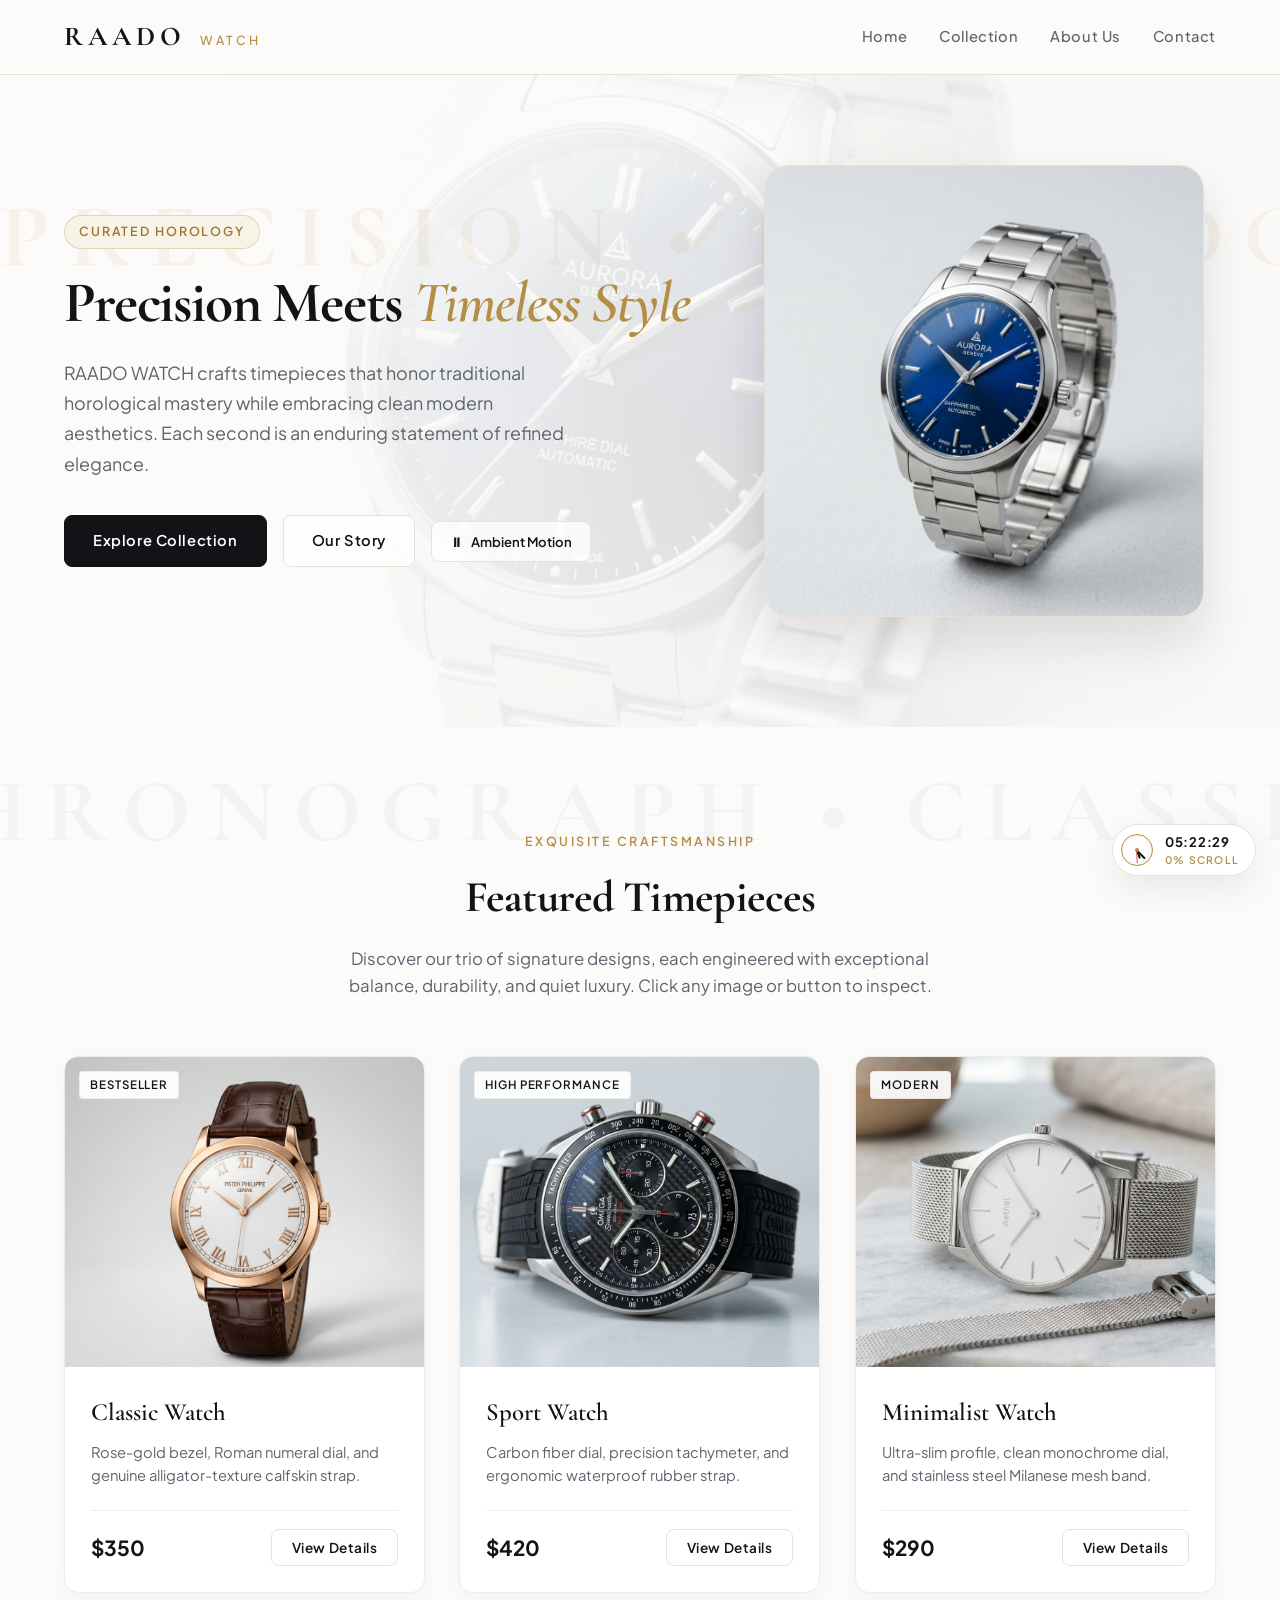
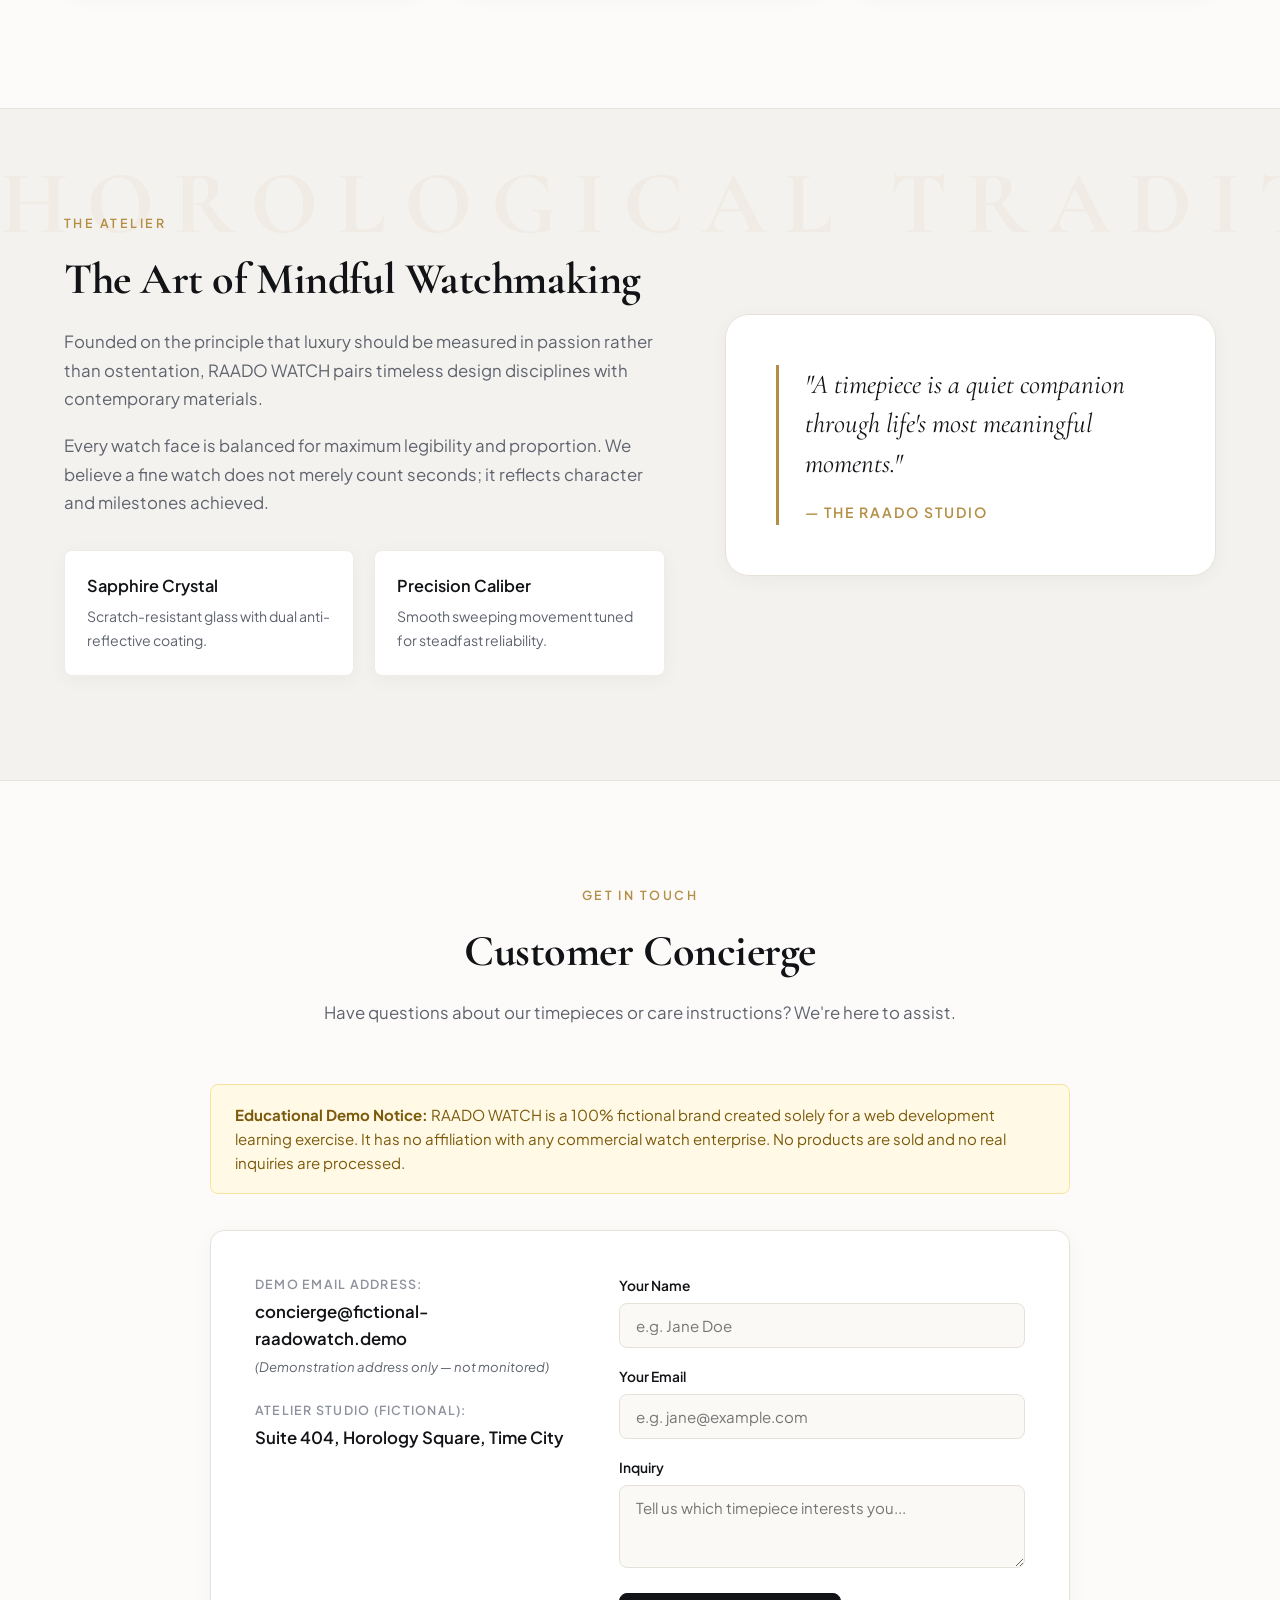
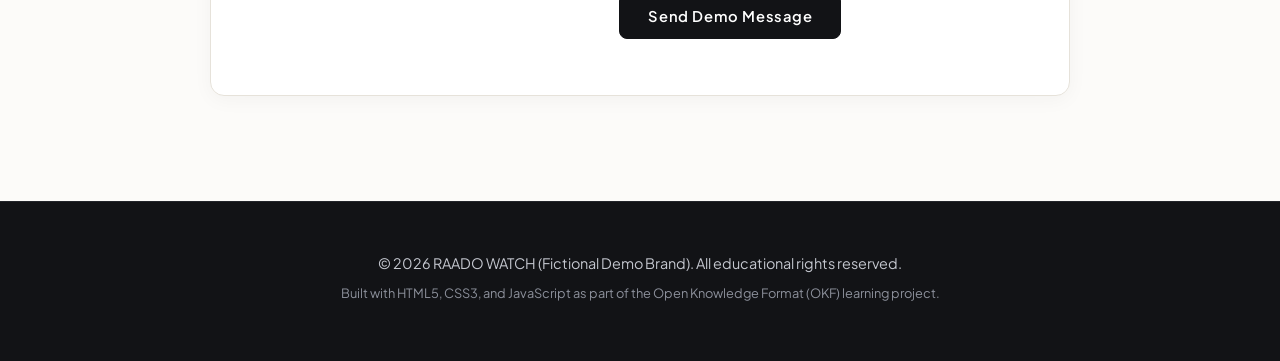
==== index.html @ 69416bd7 "Initial release: RAADO WATCH luxury landing page with ambient video and animations" ====
<!DOCTYPE html>
<html lang="en">
<head>
  <meta charset="UTF-8">
  <meta name="viewport" content="width=device-width, initial-scale=1.0">
  <title>RAADO WATCH — Precision Meets Timeless Style</title>
  <meta name="description" content="Explore handcrafted timepieces by RAADO WATCH. Precision engineering meets modern luxury in our fictional watch collection.">
  <!-- Google Fonts: Cormorant Garamond for luxury serif accents, Plus Jakarta Sans for clean typography -->
  <link rel="preconnect" href="https://fonts.googleapis.com">
  <link rel="preconnect" href="https://fonts.gstatic.com" crossorigin>
  <link href="https://fonts.googleapis.com/css2?family=Cormorant+Garamond:ital,wght@0,500;0,600;0,700;1,500&family=Plus+Jakarta+Sans:wght@400;500;600;700&display=swap" rel="stylesheet">
  <link rel="stylesheet" href="styles.css">
</head>
<body>

  <!-- Floating Live Horological Dial & Scroll Indicator -->
  <aside class="scroll-time-badge" id="scroll-time-badge" aria-label="Live horological caliber indicator">
    <div class="mini-clock-dial" aria-hidden="true">
      <div class="mini-hand hand-hour" id="clock-hand-hour"></div>
      <div class="mini-hand hand-minute" id="clock-hand-min"></div>
      <div class="mini-hand hand-second" id="clock-hand-sec"></div>
      <div class="mini-center-pin"></div>
    </div>
    <div class="time-meta">
      <span class="time-live" id="live-time-display">10:10:00</span>
      <span class="time-calibre" id="scroll-depth-display">0% SCROLL</span>
    </div>
  </aside>

  <!-- Navigation Bar -->
  <header class="site-header" id="site-header">
    <div class="container nav-container">
      <a href="#hero" class="brand-logo" id="brand-logo">RAADO <span>WATCH</span></a>
      <button class="mobile-menu-toggle" id="mobile-menu-toggle" aria-label="Toggle navigation menu">
        <span class="bar"></span>
        <span class="bar"></span>
        <span class="bar"></span>
      </button>
      <nav class="nav-links" id="nav-links">
        <a href="#hero" class="nav-link">Home</a>
        <a href="#collection" class="nav-link">Collection</a>
        <a href="#about" class="nav-link">About Us</a>
        <a href="#contact" class="nav-link">Contact</a>
      </nav>
    </div>
  </header>

  <!-- Hero Section with Background Video & Kinetic Typography -->
  <section class="hero-section" id="hero">
    <!-- Background Video & Luxury Dark Golden Overlay -->
    <div class="hero-video-wrapper">
      <video class="hero-bg-video" id="hero-bg-video" autoplay muted loop playsinline poster="assets/images/hero-watch.jpg">
        <source src="assets/videos/hero-bg.mp4" type="video/mp4">
      </video>
      <div class="hero-video-overlay"></div>
    </div>

    <!-- Parallax Watermark Words in Hero -->
    <div class="watermark-strip watermark-hero" id="watermark-hero" aria-hidden="true">
      PRECISION &bull; HOROLOGY &bull; CALIBER &bull; TIMELESS &bull; RAADO ATELIER
    </div>

    <div class="container hero-grid">
      <div class="hero-content anim-reveal-up">
        <span class="hero-badge">Curated Horology</span>
        <h1 class="hero-headline">
          <span class="word-reveal">Precision</span> Meets 
          <span class="word-reveal-accent">Timeless Style</span>
        </h1>
        <p class="hero-intro">
          RAADO WATCH crafts timepieces that honor traditional horological mastery while embracing clean modern aesthetics. Each second is an enduring statement of refined elegance.
        </p>
        <div class="hero-actions">
          <a href="#collection" class="btn btn-primary" id="explore-collection-btn">Explore Collection</a>
          <a href="#about" class="btn btn-outline-light" id="learn-more-btn">Our Story</a>
          <button class="video-toggle-btn" id="video-toggle-btn" aria-label="Pause or play ambient hero video">
            <span class="video-btn-icon" id="video-btn-icon">⏸</span>
            <span class="video-btn-label">Ambient Motion</span>
          </button>
        </div>
      </div>
      <div class="hero-image-wrapper anim-reveal-scale">
        <div class="image-frame" id="hero-image-frame">
          <img src="assets/images/hero-watch.jpg" alt="RAADO Signature Luxury Timepiece" class="hero-img zoomable-image" id="hero-watch-img" title="Click to view full screen">
          <span class="image-zoom-hint" aria-hidden="true">🔍 Click to Expand</span>
        </div>
      </div>
    </div>
  </section>

  <!-- Featured Collection Section with Scroll Parallax Words -->
  <section class="collection-section" id="collection">
    <!-- Animated Horizontal Words in Collection Background -->
    <div class="watermark-strip watermark-collection" id="watermark-collection" aria-hidden="true">
      CHRONOGRAPH &bull; CLASSIC DRESS &bull; MINIMALIST TITANIUM &bull; SAPPHIRE AUTOMATIC
    </div>

    <div class="container">
      <div class="section-header anim-on-scroll">
        <span class="section-subtitle">Exquisite Craftsmanship</span>
        <h2 class="section-title">Featured Timepieces</h2>
        <p class="section-description">
          Discover our trio of signature designs, each engineered with exceptional balance, durability, and quiet luxury. Click any image or button to inspect.
        </p>
      </div>

      <div class="product-grid" id="product-grid">
        <!-- Product 1: Classic Watch -->
        <article class="product-card anim-on-scroll" id="product-card-classic" data-delay="0">
          <div class="product-image-container">
            <img src="assets/images/classic-watch.jpg" alt="Classic Watch" class="product-image zoomable-image" loading="lazy" title="Click to expand high-res watch image">
            <span class="product-tag">Bestseller</span>
            <span class="image-hover-glass">🔍 Zoom View</span>
          </div>
          <div class="product-info">
            <h3 class="product-name">Classic Watch</h3>
            <p class="product-snippet">Rose-gold bezel, Roman numeral dial, and genuine alligator-texture calfskin strap.</p>
            <div class="product-bottom">
              <span class="product-price">$350</span>
              <button class="btn btn-small view-details-btn" id="btn-view-classic" data-product="classic">View Details</button>
            </div>
          </div>
        </article>

        <!-- Product 2: Sport Watch -->
        <article class="product-card anim-on-scroll" id="product-card-sport" data-delay="150">
          <div class="product-image-container">
            <img src="assets/images/sport-watch.jpg" alt="Sport Watch" class="product-image zoomable-image" loading="lazy" title="Click to expand high-res watch image">
            <span class="product-tag">High Performance</span>
            <span class="image-hover-glass">🔍 Zoom View</span>
          </div>
          <div class="product-info">
            <h3 class="product-name">Sport Watch</h3>
            <p class="product-snippet">Carbon fiber dial, precision tachymeter, and ergonomic waterproof rubber strap.</p>
            <div class="product-bottom">
              <span class="product-price">$420</span>
              <button class="btn btn-small view-details-btn" id="btn-view-sport" data-product="sport">View Details</button>
            </div>
          </div>
        </article>

        <!-- Product 3: Minimalist Watch -->
        <article class="product-card anim-on-scroll" id="product-card-minimalist" data-delay="300">
          <div class="product-image-container">
            <img src="assets/images/minimalist-watch.jpg" alt="Minimalist Watch" class="product-image zoomable-image" loading="lazy" title="Click to expand high-res watch image">
            <span class="product-tag">Modern</span>
            <span class="image-hover-glass">🔍 Zoom View</span>
          </div>
          <div class="product-info">
            <h3 class="product-name">Minimalist Watch</h3>
            <p class="product-snippet">Ultra-slim profile, clean monochrome dial, and stainless steel Milanese mesh band.</p>
            <div class="product-bottom">
              <span class="product-price">$290</span>
              <button class="btn btn-small view-details-btn" id="btn-view-minimalist" data-product="minimalist">View Details</button>
            </div>
          </div>
        </article>
      </div>
    </div>
  </section>

  <!-- About Us Section with Horology Quote -->
  <section class="about-section" id="about">
    <div class="watermark-strip watermark-about" id="watermark-about" aria-hidden="true">
      HOROLOGICAL TRADITION &bull; TIMELESS HARMONY &bull; RAADO STUDIOS
    </div>

    <div class="container about-grid">
      <div class="about-text anim-on-scroll">
        <span class="section-subtitle">The Atelier</span>
        <h2 class="section-title">The Art of Mindful Watchmaking</h2>
        <p>
          Founded on the principle that luxury should be measured in passion rather than ostentation, RAADO WATCH pairs timeless design disciplines with contemporary materials.
        </p>
        <p>
          Every watch face is balanced for maximum legibility and proportion. We believe a fine watch does not merely count seconds; it reflects character and milestones achieved.
        </p>
        <div class="about-highlights">
          <div class="highlight-item">
            <h4>Sapphire Crystal</h4>
            <p>Scratch-resistant glass with dual anti-reflective coating.</p>
          </div>
          <div class="highlight-item">
            <h4>Precision Caliber</h4>
            <p>Smooth sweeping movement tuned for steadfast reliability.</p>
          </div>
        </div>
      </div>
      <div class="about-card anim-on-scroll">
        <div class="quote-box">
          <p class="quote-text">"A timepiece is a quiet companion through life's most meaningful moments."</p>
          <span class="quote-author">— The RAADO Studio</span>
        </div>
      </div>
    </div>
  </section>

  <!-- Contact & Fictional Disclaimer Section -->
  <section class="contact-section" id="contact">
    <div class="container contact-container">
      <div class="section-header anim-on-scroll">
        <span class="section-subtitle">Get In Touch</span>
        <h2 class="section-title">Customer Concierge</h2>
        <p class="section-description">
          Have questions about our timepieces or care instructions? We're here to assist.
        </p>
      </div>

      <!-- Fictional Brand Notice Banner -->
      <div class="disclaimer-banner anim-on-scroll" id="disclaimer-banner">
        <strong>Educational Demo Notice:</strong> RAADO WATCH is a 100% fictional brand created solely for a web development learning exercise. It has no affiliation with any commercial watch enterprise. No products are sold and no real inquiries are processed.
      </div>

      <div class="contact-card anim-on-scroll">
        <div class="contact-details">
          <div class="contact-item">
            <span class="contact-label">Demo Email Address:</span>
            <a href="mailto:concierge@fictional-raadowatch.demo" class="contact-value" id="demo-email">
              concierge@fictional-raadowatch.demo
            </a>
            <small class="contact-subtext">(Demonstration address only — not monitored)</small>
          </div>
          <div class="contact-item">
            <span class="contact-label">Atelier Studio (Fictional):</span>
            <span class="contact-value">Suite 404, Horology Square, Time City</span>
          </div>
        </div>

        <form class="demo-contact-form" id="contact-form" onsubmit="return false;">
          <div class="form-group">
            <label for="contact-name">Your Name</label>
            <input type="text" id="contact-name" placeholder="e.g. Jane Doe" required>
          </div>
          <div class="form-group">
            <label for="contact-email">Your Email</label>
            <input type="email" id="contact-email" placeholder="e.g. jane@example.com" required>
          </div>
          <div class="form-group">
            <label for="contact-message">Inquiry</label>
            <textarea id="contact-message" rows="3" placeholder="Tell us which timepiece interests you..." required></textarea>
          </div>
          <button type="submit" class="btn btn-primary" id="btn-send-inquiry">Send Demo Message</button>
          <p class="form-status" id="form-status" aria-live="polite"></p>
        </form>
      </div>
    </div>
  </section>

  <!-- Footer -->
  <footer class="site-footer">
    <div class="container footer-content">
      <p>&copy; 2026 RAADO WATCH (Fictional Demo Brand). All educational rights reserved.</p>
      <p class="footer-note">Built with HTML5, CSS3, and JavaScript as part of the Open Knowledge Format (OKF) learning project.</p>
    </div>
  </footer>

  <!-- Product Details Modal -->
  <div class="modal-backdrop" id="product-modal" aria-hidden="true" role="dialog" aria-labelledby="modal-title">
    <div class="modal-card">
      <button class="modal-close-btn" id="modal-close-btn" aria-label="Close product details">&times;</button>
      <div class="modal-body" id="modal-body">
        <!-- Populated dynamically via script.js -->
      </div>
    </div>
  </div>

  <!-- High-Res Image Lightbox Modal for Open Images View -->
  <div class="image-lightbox-backdrop" id="image-lightbox" aria-hidden="true" role="dialog" aria-label="Watch Image Inspection">
    <div class="lightbox-content">
      <button class="lightbox-close-btn" id="lightbox-close-btn" aria-label="Close image view">&times;</button>
      <img src="" alt="" class="lightbox-img" id="lightbox-img">
      <div class="lightbox-caption" id="lightbox-caption"></div>
    </div>
  </div>

  <script src="script.js"></script>
</body>
</html>
---- styles.css ----
/* ==========================================================================
   RAADO WATCH — Modern Luxury Light Theme with Ambient Video & Animations
   ========================================================================== */

:root {
  /* Color Palette */
  --color-bg-primary: #fcfbf9;
  --color-bg-secondary: #f4f2ee;
  --color-surface: #ffffff;
  --color-border: #e6e2da;
  --color-border-subtle: #eeece6;
  
  --color-text-main: #18191b;
  --color-text-muted: #5e636e;
  --color-text-light: #8d929d;

  --color-accent-gold: #b38e44;
  --color-accent-gold-hover: #9c7833;
  --color-accent-gold-soft: #f8f3e8;
  
  --color-dark: #121316;
  --color-dark-hover: #26282e;

  /* Typography */
  --font-serif: 'Cormorant Garamond', Georgia, serif;
  --font-sans: 'Plus Jakarta Sans', -apple-system, BlinkMacSystemFont, "Segoe UI", Roboto, sans-serif;

  /* Spacing & Layout */
  --container-max-width: 1180px;
  --radius-sm: 8px;
  --radius-md: 14px;
  --radius-lg: 24px;
  
  /* Shadows */
  --shadow-subtle: 0 4px 20px rgba(18, 19, 22, 0.04);
  --shadow-medium: 0 12px 36px rgba(18, 19, 22, 0.08);
  --shadow-elevated: 0 24px 50px rgba(18, 19, 22, 0.12);
  --shadow-gold: 0 8px 25px rgba(179, 142, 68, 0.18);

  /* Transitions */
  --transition-fast: 0.22s cubic-bezier(0.16, 1, 0.3, 1);
  --transition-smooth: 0.45s cubic-bezier(0.16, 1, 0.3, 1);
  --transition-luxury: 0.8s cubic-bezier(0.16, 1, 0.3, 1);
}

/* Base Reset */
*, *::before, *::after {
  box-sizing: border-box;
  margin: 0;
  padding: 0;
}

html {
  scroll-behavior: smooth;
  font-size: 16px;
}

body {
  font-family: var(--font-sans);
  background-color: var(--color-bg-primary);
  color: var(--color-text-main);
  line-height: 1.6;
  -webkit-font-smoothing: antialiased;
  overflow-x: hidden;
}

img {
  max-width: 100%;
  display: block;
}

a {
  color: inherit;
  text-decoration: none;
}

button {
  font-family: inherit;
  cursor: pointer;
  border: none;
  background: none;
}

.container {
  width: 90%;
  max-width: var(--container-max-width);
  margin: 0 auto;
  position: relative;
  z-index: 2;
}

/* ==========================================================================
   Floating Live Horology Caliber & Scroll Time Widget
   ========================================================================== */
.scroll-time-badge {
  position: fixed;
  bottom: 24px;
  right: 24px;
  z-index: 120;
  background: rgba(255, 255, 255, 0.88);
  backdrop-filter: blur(14px);
  -webkit-backdrop-filter: blur(14px);
  border: 1px solid var(--color-border);
  border-radius: 50px;
  padding: 6px 16px 6px 8px;
  display: flex;
  align-items: center;
  gap: 12px;
  box-shadow: var(--shadow-medium);
  transition: transform var(--transition-fast), box-shadow var(--transition-fast);
  cursor: default;
  user-select: none;
}

.scroll-time-badge:hover {
  transform: translateY(-2px);
  box-shadow: var(--shadow-elevated);
}

.mini-clock-dial {
  width: 32px;
  height: 32px;
  border-radius: 50%;
  border: 1.5px solid var(--color-accent-gold);
  background: #ffffff;
  position: relative;
  box-shadow: inset 0 0 6px rgba(179, 142, 68, 0.15);
}

.mini-hand {
  position: absolute;
  bottom: 50%;
  left: 50%;
  transform-origin: bottom center;
  border-radius: 2px;
  transition: transform 0.05s linear;
}

.hand-hour {
  width: 2px;
  height: 9px;
  background-color: var(--color-dark);
  margin-left: -1px;
}

.hand-minute {
  width: 1.5px;
  height: 12px;
  background-color: var(--color-dark);
  margin-left: -0.75px;
}

.hand-second {
  width: 1px;
  height: 13px;
  background-color: #d9534f;
  margin-left: -0.5px;
}

.mini-center-pin {
  position: absolute;
  top: 50%;
  left: 50%;
  width: 4px;
  height: 4px;
  background-color: var(--color-accent-gold);
  border-radius: 50%;
  transform: translate(-50%, -50%);
}

.time-meta {
  display: flex;
  flex-direction: column;
}

.time-live {
  font-size: 0.82rem;
  font-weight: 700;
  letter-spacing: 0.06em;
  color: var(--color-dark);
  font-family: var(--font-sans);
}

.time-calibre {
  font-size: 0.65rem;
  font-weight: 600;
  text-transform: uppercase;
  letter-spacing: 0.12em;
  color: var(--color-accent-gold);
}

/* ==========================================================================
   Header & Navigation
   ========================================================================== */
.site-header {
  position: sticky;
  top: 0;
  z-index: 100;
  background-color: rgba(252, 251, 249, 0.92);
  backdrop-filter: blur(16px);
  -webkit-backdrop-filter: blur(16px);
  border-bottom: 1px solid var(--color-border);
  transition: all var(--transition-fast);
}

.nav-container {
  display: flex;
  align-items: center;
  justify-content: space-between;
  height: 74px;
}

.brand-logo {
  font-family: var(--font-serif);
  font-size: 1.7rem;
  font-weight: 700;
  letter-spacing: 0.18em;
  color: var(--color-dark);
  text-transform: uppercase;
}

.brand-logo span {
  font-family: var(--font-sans);
  font-size: 0.78rem;
  letter-spacing: 0.25em;
  font-weight: 500;
  color: var(--color-accent-gold);
  margin-left: 4px;
}

.nav-links {
  display: flex;
  gap: 32px;
  align-items: center;
}

.nav-link {
  font-size: 0.92rem;
  font-weight: 500;
  color: var(--color-text-muted);
  letter-spacing: 0.04em;
  transition: color var(--transition-fast);
  position: relative;
  padding: 4px 0;
}

.nav-link:hover,
.nav-link.active {
  color: var(--color-dark);
}

.nav-link::after {
  content: '';
  position: absolute;
  left: 0;
  bottom: 0;
  width: 0%;
  height: 2px;
  background-color: var(--color-accent-gold);
  transition: width var(--transition-fast);
}

.nav-link:hover::after,
.nav-link.active::after {
  width: 100%;
}

.mobile-menu-toggle {
  display: none;
  flex-direction: column;
  justify-content: space-between;
  width: 28px;
  height: 20px;
  background: transparent;
  padding: 0;
}

.mobile-menu-toggle .bar {
  display: block;
  width: 100%;
  height: 2px;
  background-color: var(--color-dark);
  transition: all var(--transition-fast);
}

/* ==========================================================================
   Kinetic Watermark Background Words (Time & Horology Parallax)
   ========================================================================== */
.watermark-strip {
  position: absolute;
  left: 0;
  width: 200%;
  font-family: var(--font-serif);
  font-size: clamp(3.2rem, 7vw, 7.5rem);
  font-weight: 700;
  text-transform: uppercase;
  letter-spacing: 0.2em;
  color: rgba(179, 142, 68, 0.05);
  white-space: nowrap;
  user-select: none;
  pointer-events: none;
  z-index: 1;
  will-change: transform;
  line-height: 1;
}

.watermark-hero {
  top: 18%;
  color: rgba(179, 142, 68, 0.08);
}

.watermark-collection {
  top: 40px;
  color: rgba(18, 19, 22, 0.035);
}

.watermark-about {
  top: 50px;
  color: rgba(179, 142, 68, 0.06);
}

/* ==========================================================================
   Hero Section with Ambient Background Video
   ========================================================================== */
.hero-section {
  position: relative;
  min-height: 640px;
  padding: 90px 0 110px;
  overflow: hidden;
  display: flex;
  align-items: center;
  background-color: var(--color-bg-primary);
}

.hero-video-wrapper {
  position: absolute;
  top: 0;
  left: 0;
  width: 100%;
  height: 100%;
  z-index: 1;
  pointer-events: none;
  overflow: hidden;
}

.hero-bg-video {
  width: 100%;
  height: 100%;
  object-fit: cover;
  opacity: 0.35;
  filter: contrast(1.2) brightness(0.96) grayscale(25%);
  transition: opacity var(--transition-smooth);
}

.hero-video-overlay {
  position: absolute;
  inset: 0;
  background: radial-gradient(circle at 65% 50%, rgba(252, 251, 249, 0.6) 0%, rgba(252, 251, 249, 0.9) 65%, var(--color-bg-primary) 100%);
}

.hero-grid {
  display: grid;
  grid-template-columns: 1.15fr 0.85fr;
  gap: 60px;
  align-items: center;
}

.hero-badge {
  display: inline-block;
  padding: 6px 14px;
  background-color: var(--color-accent-gold-soft);
  color: var(--color-accent-gold-hover);
  font-size: 0.78rem;
  font-weight: 600;
  text-transform: uppercase;
  letter-spacing: 0.15em;
  border-radius: 50px;
  margin-bottom: 22px;
  border: 1px solid rgba(179, 142, 68, 0.3);
  backdrop-filter: blur(8px);
}

.hero-headline {
  font-family: var(--font-serif);
  font-size: 3.6rem;
  line-height: 1.12;
  font-weight: 700;
  color: var(--color-dark);
  margin-bottom: 22px;
  letter-spacing: -0.02em;
}

.word-reveal {
  display: inline-block;
  position: relative;
}

.word-reveal-accent {
  color: var(--color-accent-gold);
  font-style: italic;
  font-weight: 600;
}

.hero-intro {
  font-size: 1.12rem;
  color: var(--color-text-muted);
  margin-bottom: 36px;
  line-height: 1.7;
  max-width: 500px;
}

.hero-actions {
  display: flex;
  gap: 16px;
  align-items: center;
  flex-wrap: wrap;
}

.video-toggle-btn {
  display: inline-flex;
  align-items: center;
  gap: 8px;
  padding: 11px 18px;
  font-size: 0.82rem;
  font-weight: 600;
  color: var(--color-dark);
  background: rgba(255, 255, 255, 0.75);
  border: 1px solid var(--color-border);
  border-radius: var(--radius-sm);
  backdrop-filter: blur(8px);
  transition: all var(--transition-fast);
}

.video-toggle-btn:hover {
  background: var(--color-surface);
  border-color: var(--color-dark);
  transform: translateY(-1px);
}

.hero-image-wrapper {
  display: flex;
  justify-content: center;
  position: relative;
}

.image-frame {
  position: relative;
  width: 100%;
  max-width: 440px;
  border-radius: var(--radius-lg);
  overflow: hidden;
  box-shadow: var(--shadow-elevated);
  background: var(--color-surface);
  border: 1px solid var(--color-border);
  transition: transform var(--transition-smooth), box-shadow var(--transition-smooth);
  cursor: pointer;
}

.image-frame:hover {
  transform: translateY(-6px) scale(1.01);
  box-shadow: 0 28px 60px rgba(18, 19, 22, 0.16);
}

.hero-img {
  width: 100%;
  height: 450px;
  object-fit: cover;
  transition: transform 0.6s cubic-bezier(0.16, 1, 0.3, 1);
}

.image-frame:hover .hero-img {
  transform: scale(1.05);
}

.image-zoom-hint {
  position: absolute;
  bottom: 14px;
  right: 14px;
  background: rgba(18, 19, 22, 0.75);
  backdrop-filter: blur(6px);
  color: #ffffff;
  font-size: 0.74rem;
  font-weight: 600;
  padding: 5px 12px;
  border-radius: 50px;
  opacity: 0;
  transform: translateY(6px);
  transition: all var(--transition-fast);
}

.image-frame:hover .image-zoom-hint {
  opacity: 1;
  transform: translateY(0);
}

/* ==========================================================================
   Buttons
   ========================================================================== */
.btn {
  display: inline-flex;
  align-items: center;
  justify-content: center;
  padding: 13px 28px;
  font-size: 0.92rem;
  font-weight: 600;
  border-radius: var(--radius-sm);
  transition: all var(--transition-fast);
  letter-spacing: 0.04em;
}

.btn-primary {
  background-color: var(--color-dark);
  color: #ffffff;
  border: 1px solid var(--color-dark);
}

.btn-primary:hover {
  background-color: var(--color-dark-hover);
  box-shadow: 0 8px 22px rgba(18, 19, 22, 0.18);
  transform: translateY(-2px);
}

.btn-outline-light {
  background-color: rgba(255, 255, 255, 0.8);
  color: var(--color-dark);
  border: 1px solid var(--color-border);
  backdrop-filter: blur(6px);
}

.btn-outline-light:hover {
  border-color: var(--color-dark);
  background-color: #ffffff;
  transform: translateY(-2px);
}

.btn-outline {
  background-color: transparent;
  color: var(--color-dark);
  border: 1px solid var(--color-border);
}

.btn-outline:hover {
  border-color: var(--color-dark);
  background-color: var(--color-surface);
}

.btn-small {
  padding: 9px 20px;
  font-size: 0.85rem;
  background-color: var(--color-surface);
  border: 1px solid var(--color-border);
  color: var(--color-dark);
  border-radius: var(--radius-sm);
  font-weight: 600;
}

.btn-small:hover {
  background-color: var(--color-dark);
  color: #ffffff;
  border-color: var(--color-dark);
  transform: translateY(-1px);
}

/* ==========================================================================
   Section Headers
   ========================================================================== */
.section-header {
  text-align: center;
  max-width: 640px;
  margin: 0 auto 56px;
  position: relative;
}

.section-subtitle {
  display: block;
  text-transform: uppercase;
  font-size: 0.78rem;
  letter-spacing: 0.2em;
  font-weight: 600;
  color: var(--color-accent-gold);
  margin-bottom: 10px;
}

.section-title {
  font-family: var(--font-serif);
  font-size: 2.75rem;
  font-weight: 700;
  color: var(--color-dark);
  margin-bottom: 14px;
  letter-spacing: -0.01em;
}

.section-description {
  color: var(--color-text-muted);
  font-size: 1.05rem;
}

/* ==========================================================================
   Featured Products Collection (with Smooth Open Animations)
   ========================================================================== */
.collection-section {
  position: relative;
  padding: 105px 0 115px;
  background-color: var(--color-bg-primary);
  overflow: hidden;
}

.product-grid {
  display: grid;
  grid-template-columns: repeat(3, 1fr);
  gap: 34px;
}

.product-card {
  background: var(--color-surface);
  border: 1px solid var(--color-border-subtle);
  border-radius: var(--radius-md);
  overflow: hidden;
  box-shadow: var(--shadow-subtle);
  transition: transform var(--transition-smooth), box-shadow var(--transition-smooth), border-color var(--transition-smooth);
  display: flex;
  flex-direction: column;
  position: relative;
}

.product-card:hover {
  transform: translateY(-8px);
  box-shadow: var(--shadow-medium);
  border-color: var(--color-border);
}

.product-image-container {
  position: relative;
  background-color: #f7f6f4;
  overflow: hidden;
  height: 310px;
  cursor: pointer;
}

.product-image {
  width: 100%;
  height: 100%;
  object-fit: cover;
  transition: transform 0.55s cubic-bezier(0.16, 1, 0.3, 1);
}

.product-card:hover .product-image {
  transform: scale(1.06);
}

.image-hover-glass {
  position: absolute;
  inset: 0;
  background: rgba(18, 19, 22, 0.25);
  backdrop-filter: blur(2px);
  color: #ffffff;
  font-size: 0.85rem;
  font-weight: 600;
  letter-spacing: 0.05em;
  display: flex;
  align-items: center;
  justify-content: center;
  opacity: 0;
  transition: opacity var(--transition-fast);
}

.product-image-container:hover .image-hover-glass {
  opacity: 1;
}

.product-tag {
  position: absolute;
  top: 14px;
  left: 14px;
  background-color: rgba(255, 255, 255, 0.92);
  backdrop-filter: blur(6px);
  font-size: 0.72rem;
  font-weight: 600;
  text-transform: uppercase;
  letter-spacing: 0.08em;
  padding: 4px 10px;
  border-radius: 4px;
  color: var(--color-dark);
  border: 1px solid rgba(0, 0, 0, 0.06);
  z-index: 2;
}

.product-info {
  padding: 26px;
  display: flex;
  flex-direction: column;
  flex-grow: 1;
}

.product-name {
  font-family: var(--font-serif);
  font-size: 1.55rem;
  font-weight: 600;
  color: var(--color-dark);
  margin-bottom: 8px;
}

.product-snippet {
  font-size: 0.92rem;
  color: var(--color-text-muted);
  line-height: 1.6;
  margin-bottom: 22px;
  flex-grow: 1;
}

.product-bottom {
  display: flex;
  align-items: center;
  justify-content: space-between;
  border-top: 1px solid var(--color-border-subtle);
  padding-top: 18px;
}

.product-price {
  font-size: 1.3rem;
  font-weight: 700;
  color: var(--color-dark);
  font-family: var(--font-sans);
}

/* ==========================================================================
   About Us Section
   ========================================================================== */
.about-section {
  position: relative;
  padding: 105px 0;
  background-color: var(--color-bg-secondary);
  border-top: 1px solid var(--color-border);
  border-bottom: 1px solid var(--color-border);
  overflow: hidden;
}

.about-grid {
  display: grid;
  grid-template-columns: 1.1fr 0.9fr;
  gap: 60px;
  align-items: center;
}

.about-text p {
  color: var(--color-text-muted);
  margin-bottom: 18px;
  font-size: 1.05rem;
  line-height: 1.7;
}

.about-highlights {
  display: grid;
  grid-template-columns: 1fr 1fr;
  gap: 20px;
  margin-top: 32px;
}

.highlight-item {
  background: var(--color-surface);
  padding: 22px;
  border-radius: var(--radius-sm);
  border: 1px solid var(--color-border-subtle);
  box-shadow: var(--shadow-subtle);
  transition: transform var(--transition-fast);
}

.highlight-item:hover {
  transform: translateY(-3px);
}

.highlight-item h4 {
  font-size: 1.02rem;
  font-weight: 600;
  color: var(--color-dark);
  margin-bottom: 6px;
}

.highlight-item p {
  font-size: 0.88rem;
  color: var(--color-text-muted);
  margin-bottom: 0;
}

.about-card {
  background: var(--color-surface);
  border: 1px solid var(--color-border);
  border-radius: var(--radius-lg);
  padding: 50px;
  box-shadow: var(--shadow-subtle);
  display: flex;
  align-items: center;
  justify-content: center;
}

.quote-box {
  border-left: 3px solid var(--color-accent-gold);
  padding-left: 26px;
}

.quote-text {
  font-family: var(--font-serif);
  font-size: 1.7rem;
  font-style: italic;
  line-height: 1.45;
  color: var(--color-dark);
  margin-bottom: 16px;
}

.quote-author {
  font-size: 0.88rem;
  text-transform: uppercase;
  letter-spacing: 0.14em;
  color: var(--color-accent-gold);
  font-weight: 600;
}

/* ==========================================================================
   Contact Section & Disclaimer Banner
   ========================================================================== */
.contact-section {
  padding: 105px 0;
  position: relative;
}

.contact-container {
  max-width: 860px;
}

.disclaimer-banner {
  background-color: #fff9e6;
  border: 1px solid #fae29c;
  color: #7c5a0b;
  padding: 18px 24px;
  border-radius: var(--radius-sm);
  margin-bottom: 36px;
  font-size: 0.94rem;
  line-height: 1.6;
}

.contact-card {
  background: var(--color-surface);
  border: 1px solid var(--color-border);
  border-radius: var(--radius-md);
  padding: 44px;
  box-shadow: var(--shadow-subtle);
  display: grid;
  grid-template-columns: 1fr 1.25fr;
  gap: 40px;
}

.contact-item {
  margin-bottom: 24px;
}

.contact-label {
  display: block;
  font-size: 0.78rem;
  text-transform: uppercase;
  letter-spacing: 0.1em;
  font-weight: 600;
  color: var(--color-text-light);
  margin-bottom: 4px;
}

.contact-value {
  display: block;
  font-size: 1.05rem;
  font-weight: 600;
  color: var(--color-dark);
}

.contact-subtext {
  display: block;
  font-size: 0.82rem;
  color: var(--color-text-muted);
  margin-top: 3px;
  font-style: italic;
}

.demo-contact-form .form-group {
  margin-bottom: 18px;
}

.demo-contact-form label {
  display: block;
  font-size: 0.86rem;
  font-weight: 600;
  color: var(--color-dark);
  margin-bottom: 6px;
}

.demo-contact-form input,
.demo-contact-form textarea {
  width: 100%;
  padding: 12px 16px;
  border: 1px solid var(--color-border);
  border-radius: var(--radius-sm);
  font-family: inherit;
  font-size: 0.94rem;
  color: var(--color-text-main);
  background-color: #faf9f6;
  transition: border-color var(--transition-fast), background-color var(--transition-fast);
}

.demo-contact-form input:focus,
.demo-contact-form textarea:focus {
  outline: none;
  border-color: var(--color-dark);
  background-color: #ffffff;
}

.form-status {
  font-size: 0.88rem;
  margin-top: 12px;
  color: #1e7e34;
  font-weight: 500;
}

/* ==========================================================================
   Footer
   ========================================================================== */
.site-footer {
  background-color: var(--color-dark);
  color: #c4c7cf;
  padding: 50px 0;
  border-top: 1px solid #23252a;
  text-align: center;
  font-size: 0.9rem;
}

.footer-content p {
  margin-bottom: 8px;
}

.footer-note {
  font-size: 0.8rem;
  color: #8c909b;
}

/* ==========================================================================
   Product Details Modal (Smooth Open Animation)
   ========================================================================== */
.modal-backdrop {
  position: fixed;
  top: 0;
  left: 0;
  width: 100%;
  height: 100%;
  background: rgba(18, 19, 22, 0.65);
  backdrop-filter: blur(8px);
  -webkit-backdrop-filter: blur(8px);
  display: flex;
  align-items: center;
  justify-content: center;
  padding: 20px;
  z-index: 1000;
  opacity: 0;
  pointer-events: none;
  transition: opacity 0.35s cubic-bezier(0.16, 1, 0.3, 1);
}

.modal-backdrop.is-open {
  opacity: 1;
  pointer-events: auto;
}

.modal-card {
  background: var(--color-surface);
  border-radius: var(--radius-md);
  width: 100%;
  max-width: 600px;
  position: relative;
  box-shadow: var(--shadow-elevated);
  transform: translateY(30px) scale(0.95);
  transition: transform 0.4s cubic-bezier(0.16, 1, 0.3, 1);
  overflow: hidden;
  max-height: 90vh;
  overflow-y: auto;
}

.modal-backdrop.is-open .modal-card {
  transform: translateY(0) scale(1);
}

.modal-close-btn {
  position: absolute;
  top: 18px;
  right: 20px;
  font-size: 1.9rem;
  line-height: 1;
  color: var(--color-text-muted);
  transition: color var(--transition-fast), transform var(--transition-fast);
  z-index: 10;
}

.modal-close-btn:hover {
  color: var(--color-dark);
  transform: rotate(90deg);
}

.modal-body {
  padding: 34px;
}

.modal-product-header {
  display: flex;
  gap: 24px;
  margin-bottom: 22px;
}

.modal-thumb {
  width: 130px;
  height: 130px;
  object-fit: cover;
  border-radius: var(--radius-sm);
  border: 1px solid var(--color-border);
  box-shadow: var(--shadow-subtle);
}

.modal-title-area h3 {
  font-family: var(--font-serif);
  font-size: 1.85rem;
  color: var(--color-dark);
}

.modal-price {
  font-size: 1.45rem;
  font-weight: 700;
  color: var(--color-accent-gold-hover);
  margin-top: 4px;
}

.modal-spec-list {
  list-style: none;
  margin: 22px 0;
  border-top: 1px solid var(--color-border-subtle);
  border-bottom: 1px solid var(--color-border-subtle);
  padding: 16px 0;
}

.modal-spec-list li {
  display: flex;
  justify-content: space-between;
  padding: 7px 0;
  font-size: 0.92rem;
}

.spec-name {
  color: var(--color-text-muted);
}

.spec-val {
  font-weight: 600;
  color: var(--color-dark);
}

/* ==========================================================================
   Full-Screen High-Resolution Image Lightbox Modal
   ========================================================================== */
.image-lightbox-backdrop {
  position: fixed;
  inset: 0;
  background: rgba(14, 15, 18, 0.88);
  backdrop-filter: blur(12px);
  -webkit-backdrop-filter: blur(12px);
  display: flex;
  align-items: center;
  justify-content: center;
  z-index: 1100;
  padding: 30px;
  opacity: 0;
  pointer-events: none;
  transition: opacity 0.35s cubic-bezier(0.16, 1, 0.3, 1);
}

.image-lightbox-backdrop.is-open {
  opacity: 1;
  pointer-events: auto;
}

.lightbox-content {
  position: relative;
  max-width: 820px;
  max-height: 90vh;
  display: flex;
  flex-direction: column;
  align-items: center;
  transform: scale(0.9);
  transition: transform 0.4s cubic-bezier(0.16, 1, 0.3, 1);
}

.image-lightbox-backdrop.is-open .lightbox-content {
  transform: scale(1);
}

.lightbox-close-btn {
  position: absolute;
  top: -46px;
  right: 0;
  font-size: 2.2rem;
  color: #ffffff;
  transition: transform var(--transition-fast);
}

.lightbox-close-btn:hover {
  transform: scale(1.15);
}

.lightbox-img {
  max-width: 100%;
  max-height: 75vh;
  object-fit: contain;
  border-radius: var(--radius-md);
  box-shadow: 0 25px 60px rgba(0, 0, 0, 0.5);
  border: 1px solid rgba(255, 255, 255, 0.15);
}

.lightbox-caption {
  margin-top: 14px;
  color: #e2e4ea;
  font-size: 0.95rem;
  letter-spacing: 0.05em;
  font-weight: 500;
}

/* ==========================================================================
   Smooth Scroll Entrance Animation Classes
   ========================================================================== */
.anim-reveal-up {
  opacity: 0;
  transform: translateY(30px);
  animation: revealUp 1s cubic-bezier(0.16, 1, 0.3, 1) forwards 0.15s;
}

.anim-reveal-scale {
  opacity: 0;
  transform: scale(0.92);
  animation: revealScale 1.1s cubic-bezier(0.16, 1, 0.3, 1) forwards 0.25s;
}

@keyframes revealUp {
  to {
    opacity: 1;
    transform: translateY(0);
  }
}

@keyframes revealScale {
  to {
    opacity: 1;
    transform: scale(1);
  }
}

.anim-on-scroll {
  opacity: 0;
  transform: translateY(35px);
  transition: opacity 0.8s cubic-bezier(0.16, 1, 0.3, 1), transform 0.8s cubic-bezier(0.16, 1, 0.3, 1);
  will-change: opacity, transform;
}

.anim-on-scroll.is-visible {
  opacity: 1;
  transform: translateY(0);
}

/* ==========================================================================
   Responsive Media Queries
   ========================================================================== */
@media (max-width: 960px) {
  .hero-grid {
    grid-template-columns: 1fr;
    text-align: center;
    gap: 40px;
  }

  .hero-intro {
    margin-left: auto;
    margin-right: auto;
  }

  .hero-actions {
    justify-content: center;
  }

  .product-grid {
    grid-template-columns: 1fr 1fr;
  }

  .about-grid {
    grid-template-columns: 1fr;
  }

  .contact-card {
    grid-template-columns: 1fr;
    gap: 30px;
  }
}

@media (max-width: 640px) {
  .hero-headline {
    font-size: 2.35rem;
  }

  .product-grid {
    grid-template-columns: 1fr;
  }

  .nav-links {
    position: fixed;
    top: 74px;
    left: 0;
    right: 0;
    background-color: var(--color-surface);
    flex-direction: column;
    padding: 24px;
    border-bottom: 1px solid var(--color-border);
    display: none;
    box-shadow: var(--shadow-medium);
  }

  .nav-links.is-active {
    display: flex;
  }

  .mobile-menu-toggle {
    display: flex;
  }

  .about-highlights {
    grid-template-columns: 1fr;
  }

  .scroll-time-badge {
    bottom: 16px;
    right: 16px;
    padding: 4px 12px 4px 6px;
  }
}
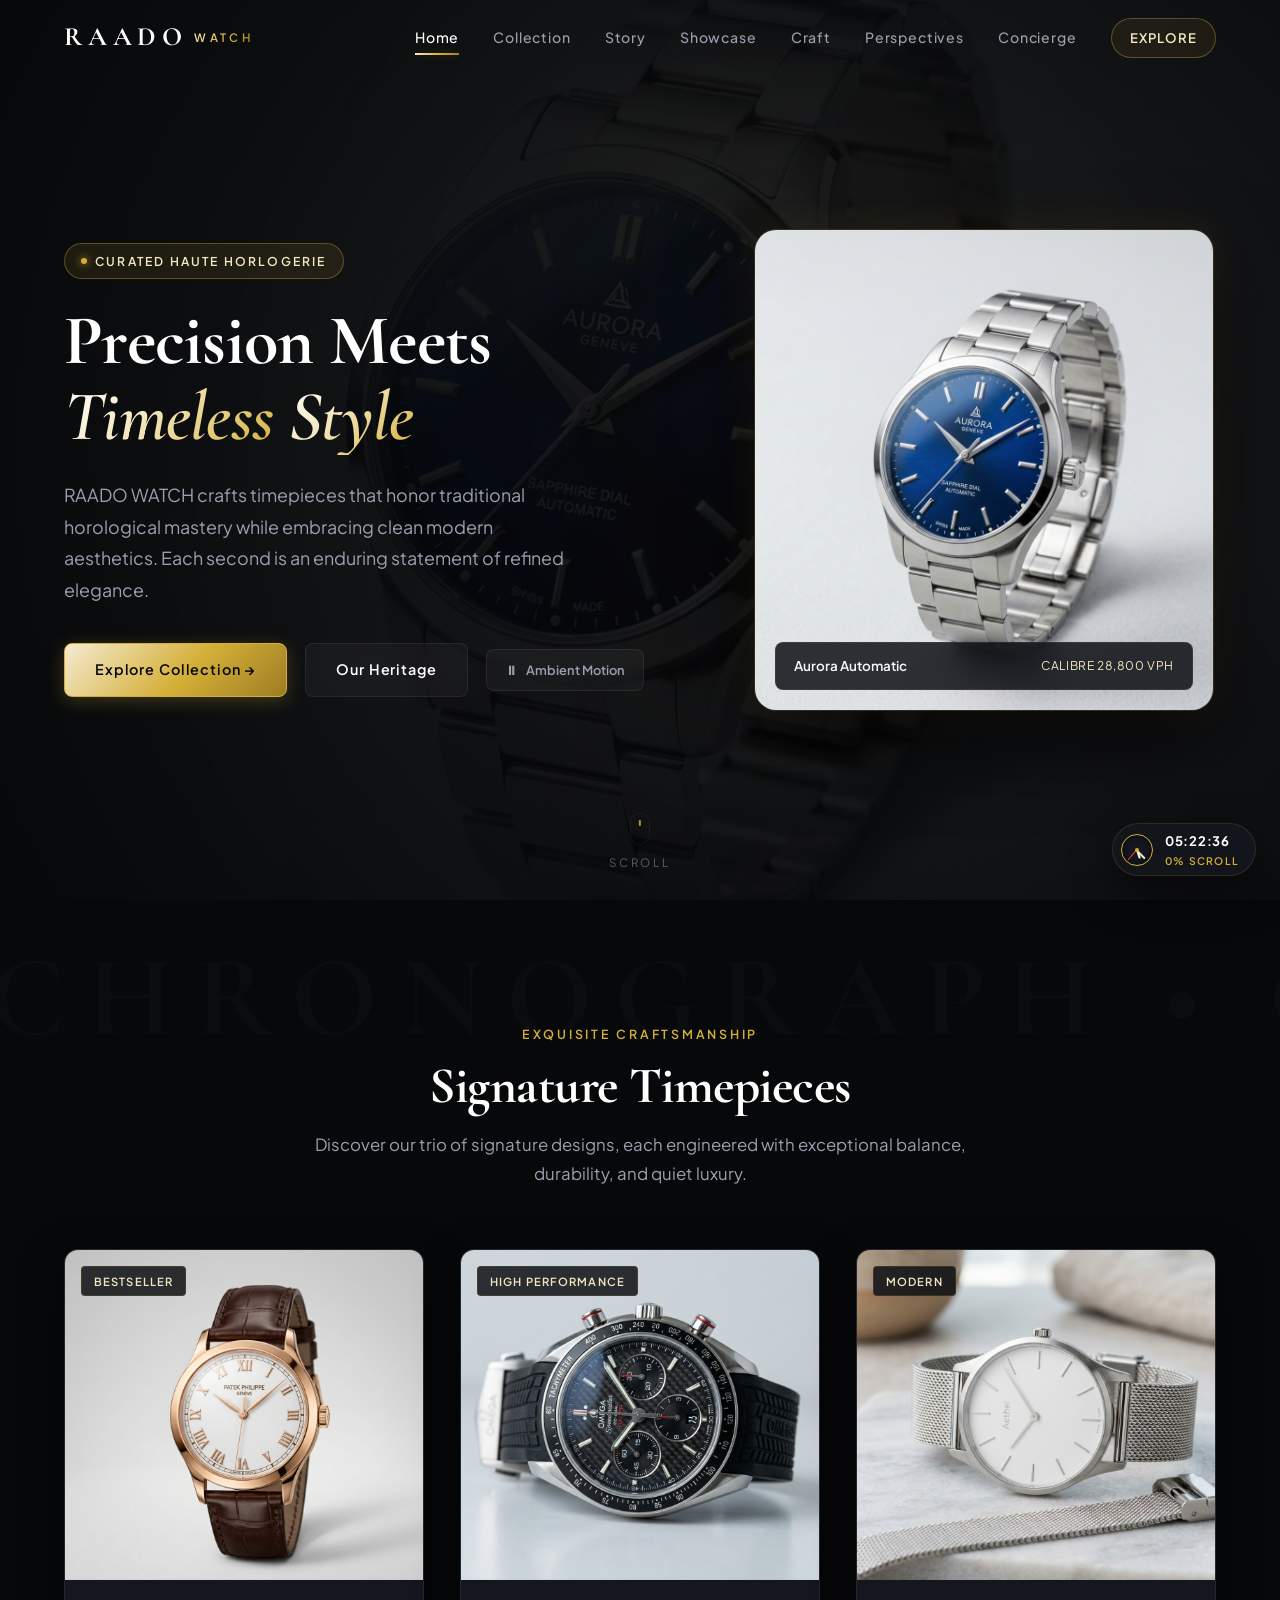
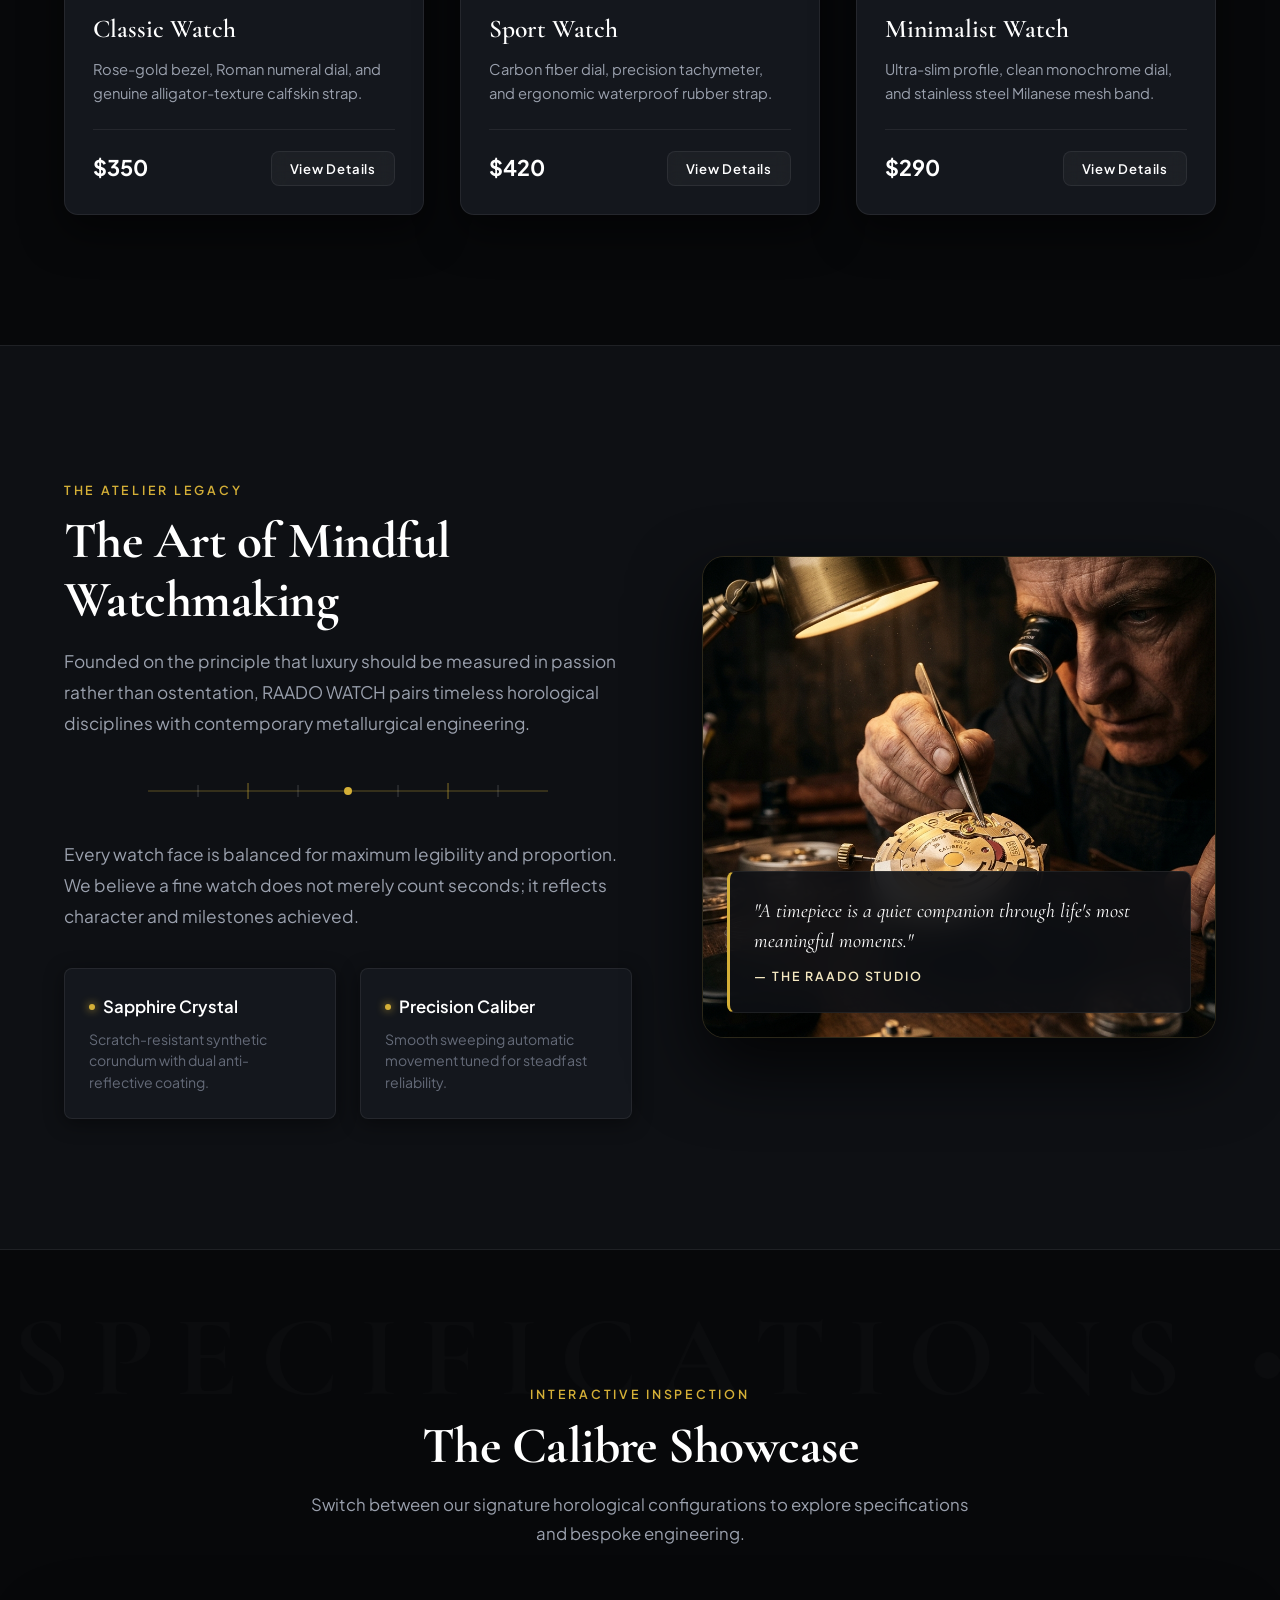
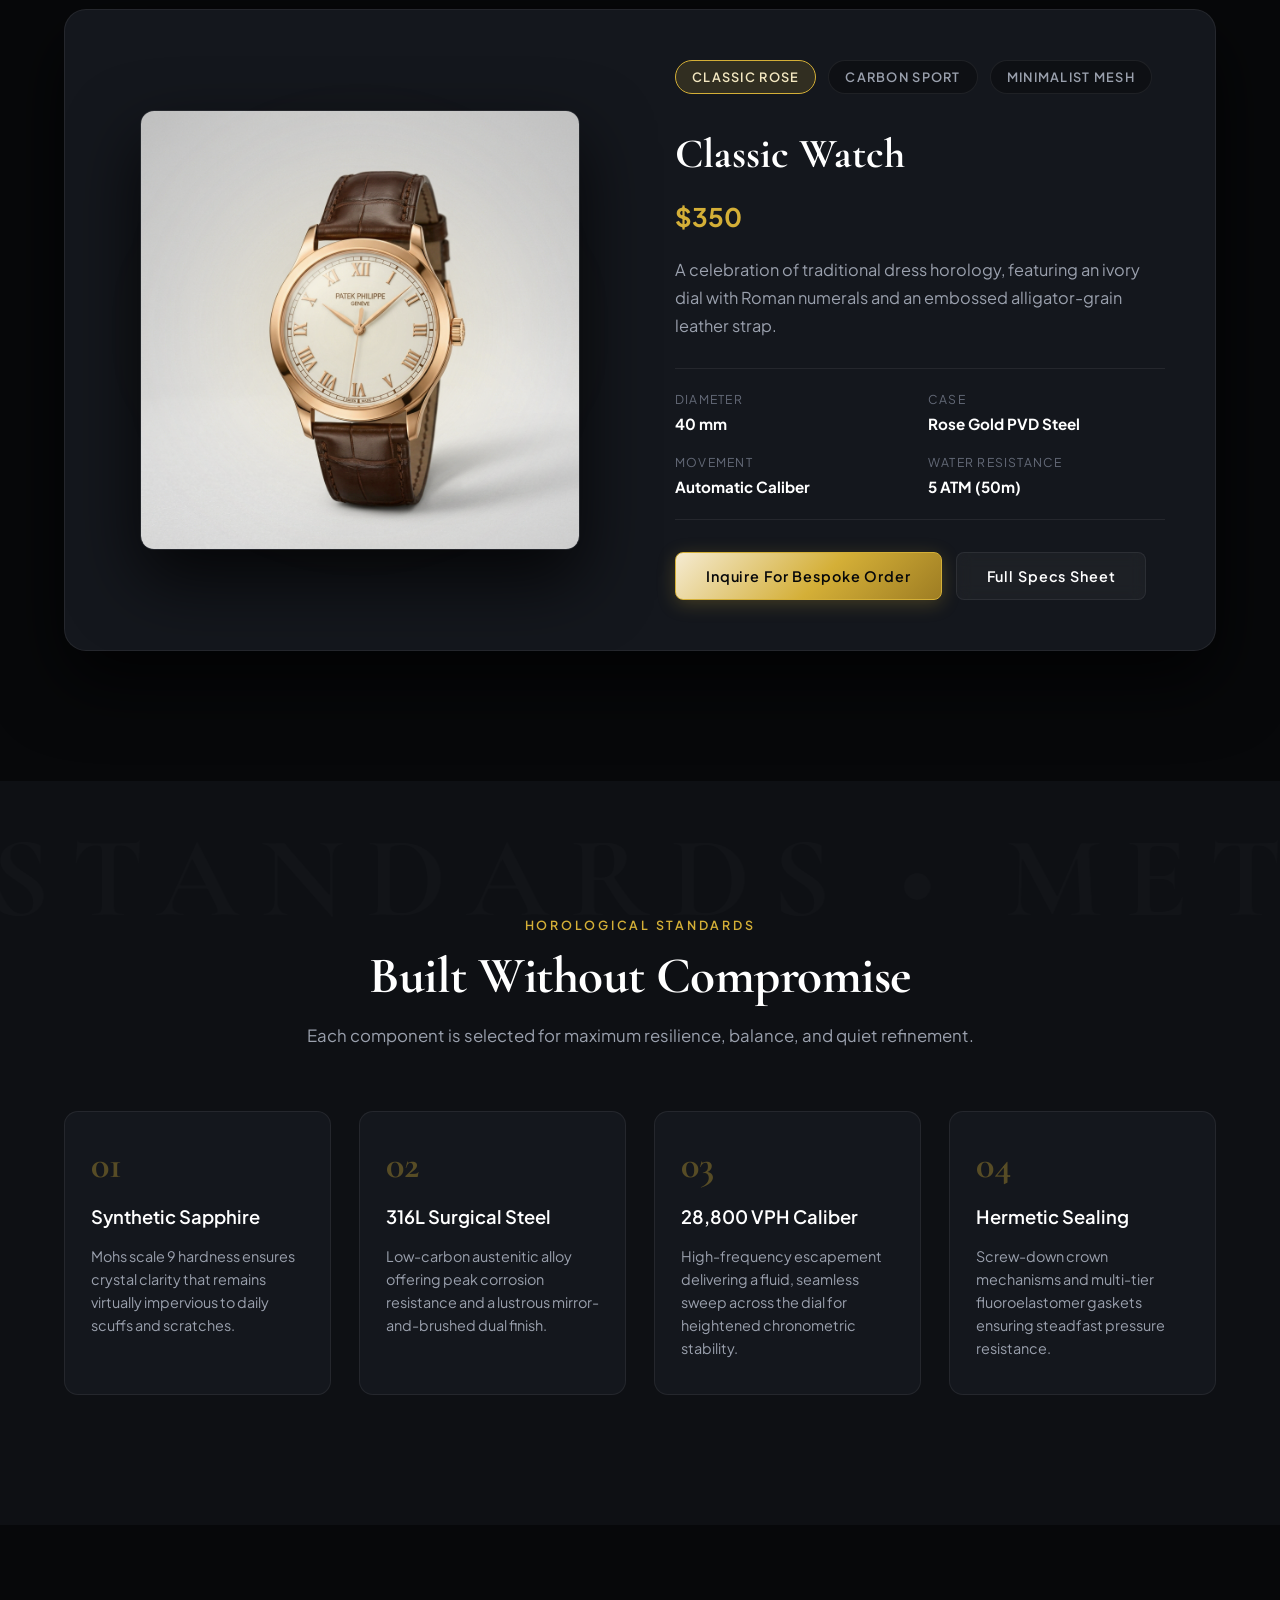
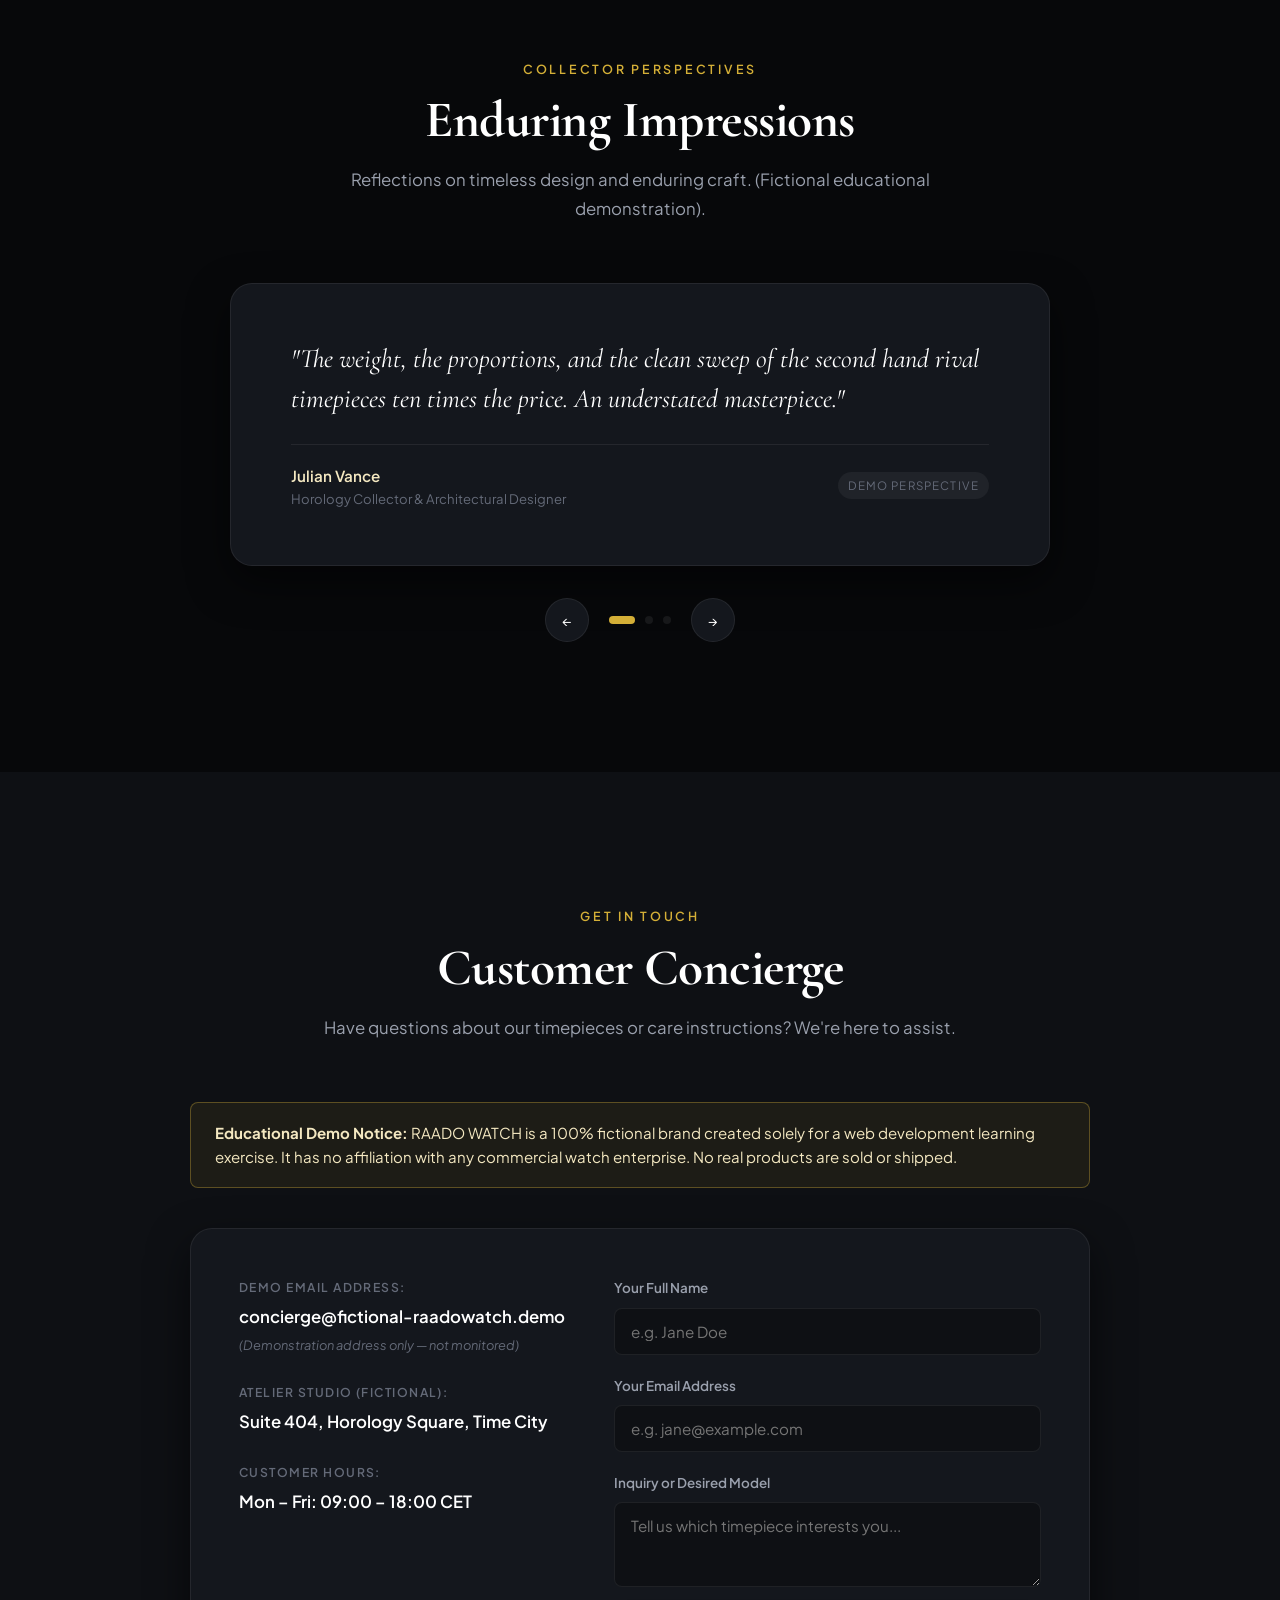
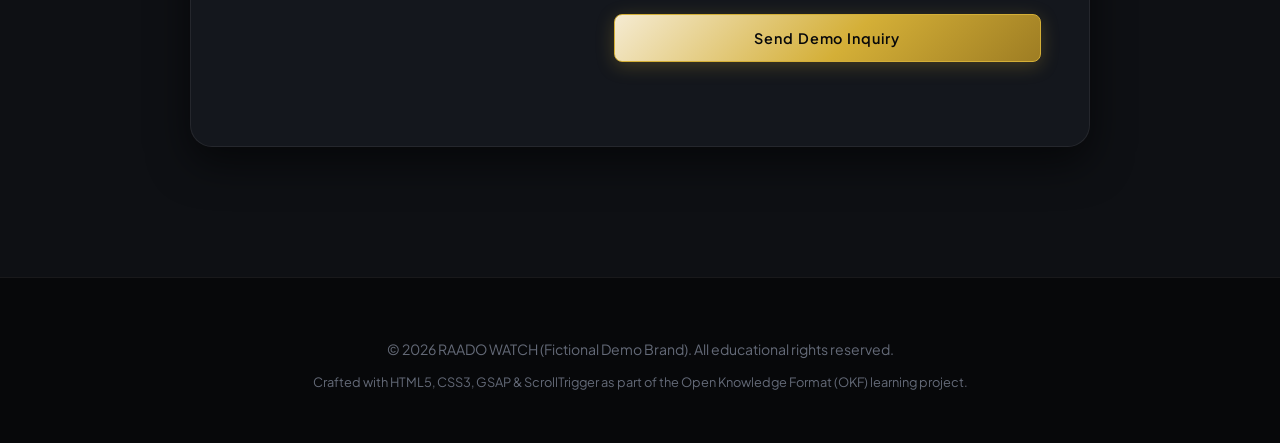
==== commit 41c36a3a: "Transform into cinematic Framer-style luxury dark theme with GSAP and ScrollTrigger" ====
--- a/index.html
+++ b/index.html
@@ -4,14 +4,22 @@
   <meta charset="UTF-8">
   <meta name="viewport" content="width=device-width, initial-scale=1.0">
   <title>RAADO WATCH — Precision Meets Timeless Style</title>
-  <meta name="description" content="Explore handcrafted timepieces by RAADO WATCH. Precision engineering meets modern luxury in our fictional watch collection.">
-  <!-- Google Fonts: Cormorant Garamond for luxury serif accents, Plus Jakarta Sans for clean typography -->
+  <meta name="description" content="Explore handcrafted horological masterworks by RAADO WATCH. Precision engineering meets modern cinematic luxury in our fictional watch collection.">
+  
+  <!-- Preconnect and Google Fonts -->
   <link rel="preconnect" href="https://fonts.googleapis.com">
   <link rel="preconnect" href="https://fonts.gstatic.com" crossorigin>
-  <link href="https://fonts.googleapis.com/css2?family=Cormorant+Garamond:ital,wght@0,500;0,600;0,700;1,500&family=Plus+Jakarta+Sans:wght@400;500;600;700&display=swap" rel="stylesheet">
+  <link href="https://fonts.googleapis.com/css2?family=Cormorant+Garamond:ital,wght@0,500;0,600;0,700;1,500;1,600&family=Plus+Jakarta+Sans:wght@400;500;600;700&display=swap" rel="stylesheet">
+  
   <link rel="stylesheet" href="styles.css">
 </head>
 <body>
+
+  <!-- Ambient Cinematic Glow Orbs -->
+  <div class="ambient-lighting" aria-hidden="true">
+    <div class="glow-orb-top"></div>
+    <div class="glow-orb-center"></div>
+  </div>
 
   <!-- Floating Live Horological Dial & Scroll Indicator -->
   <aside class="scroll-time-badge" id="scroll-time-badge" aria-label="Live horological caliber indicator">
@@ -27,27 +35,33 @@
     </div>
   </aside>
 
-  <!-- Navigation Bar -->
+  <!-- 8. Floating Glass Header & Navigation -->
   <header class="site-header" id="site-header">
     <div class="container nav-container">
-      <a href="#hero" class="brand-logo" id="brand-logo">RAADO <span>WATCH</span></a>
+      <a href="#hero" class="brand-logo" id="brand-logo">
+        RAADO <span>WATCH</span>
+      </a>
       <button class="mobile-menu-toggle" id="mobile-menu-toggle" aria-label="Toggle navigation menu">
         <span class="bar"></span>
         <span class="bar"></span>
         <span class="bar"></span>
       </button>
       <nav class="nav-links" id="nav-links">
-        <a href="#hero" class="nav-link">Home</a>
+        <a href="#hero" class="nav-link active">Home</a>
         <a href="#collection" class="nav-link">Collection</a>
-        <a href="#about" class="nav-link">About Us</a>
-        <a href="#contact" class="nav-link">Contact</a>
+        <a href="#about" class="nav-link">Story</a>
+        <a href="#showcase" class="nav-link">Showcase</a>
+        <a href="#craftsmanship" class="nav-link">Craft</a>
+        <a href="#testimonials" class="nav-link">Perspectives</a>
+        <a href="#contact" class="nav-link">Concierge</a>
+        <a href="#collection" class="nav-cta">Explore</a>
       </nav>
     </div>
   </header>
 
-  <!-- Hero Section with Background Video & Kinetic Typography -->
+  <!-- 1. Homepage / Hero Section -->
   <section class="hero-section" id="hero">
-    <!-- Background Video & Luxury Dark Golden Overlay -->
+    <!-- Ambient Mechanical Movement Video with Dark Vignette -->
     <div class="hero-video-wrapper">
       <video class="hero-bg-video" id="hero-bg-video" autoplay muted loop playsinline poster="assets/images/hero-watch.jpg">
         <source src="assets/videos/hero-bg.mp4" type="video/mp4">
@@ -55,103 +69,124 @@
       <div class="hero-video-overlay"></div>
     </div>
 
-    <!-- Parallax Watermark Words in Hero -->
-    <div class="watermark-strip watermark-hero" id="watermark-hero" aria-hidden="true">
-      PRECISION &bull; HOROLOGY &bull; CALIBER &bull; TIMELESS &bull; RAADO ATELIER
-    </div>
-
     <div class="container hero-grid">
-      <div class="hero-content anim-reveal-up">
-        <span class="hero-badge">Curated Horology</span>
-        <h1 class="hero-headline">
-          <span class="word-reveal">Precision</span> Meets 
-          <span class="word-reveal-accent">Timeless Style</span>
+      <div class="hero-content">
+        <div class="hero-badge-wrap">
+          <span class="hero-badge" id="hero-badge">
+            <span class="badge-dot"></span> Curated Haute Horlogerie
+          </span>
+        </div>
+
+        <h1 class="hero-headline" id="hero-headline">
+          <span class="headline-line"><span class="headline-word">Precision</span> <span class="headline-word">Meets</span></span>
+          <span class="headline-line"><span class="headline-word gold-accent-text">Timeless</span> <span class="headline-word gold-accent-text">Style</span></span>
         </h1>
-        <p class="hero-intro">
+
+        <p class="hero-intro" id="hero-intro">
           RAADO WATCH crafts timepieces that honor traditional horological mastery while embracing clean modern aesthetics. Each second is an enduring statement of refined elegance.
         </p>
-        <div class="hero-actions">
-          <a href="#collection" class="btn btn-primary" id="explore-collection-btn">Explore Collection</a>
-          <a href="#about" class="btn btn-outline-light" id="learn-more-btn">Our Story</a>
+
+        <div class="hero-actions" id="hero-actions">
+          <a href="#collection" class="btn btn-gold" id="explore-collection-btn">Explore Collection &rarr;</a>
+          <a href="#about" class="btn btn-outline-dark" id="learn-more-btn">Our Heritage</a>
           <button class="video-toggle-btn" id="video-toggle-btn" aria-label="Pause or play ambient hero video">
-            <span class="video-btn-icon" id="video-btn-icon">⏸</span>
-            <span class="video-btn-label">Ambient Motion</span>
+            <span id="video-btn-icon">⏸</span>
+            <span>Ambient Motion</span>
           </button>
         </div>
       </div>
-      <div class="hero-image-wrapper anim-reveal-scale">
-        <div class="image-frame" id="hero-image-frame">
-          <img src="assets/images/hero-watch.jpg" alt="RAADO Signature Luxury Timepiece" class="hero-img zoomable-image" id="hero-watch-img" title="Click to view full screen">
-          <span class="image-zoom-hint" aria-hidden="true">🔍 Click to Expand</span>
-        </div>
-      </div>
-    </div>
-  </section>
-
-  <!-- Featured Collection Section with Scroll Parallax Words -->
+
+      <div class="hero-image-wrapper">
+        <div class="hero-watch-glow"></div>
+        <div class="hero-image-card" id="hero-watch-card">
+          <img src="assets/images/hero-watch.jpg" alt="RAADO Signature Luxury Timepiece" class="hero-img zoomable-image" id="hero-watch-img" title="Click to expand high-resolution view">
+          <div class="hero-card-glare"></div>
+          <div class="hero-card-badge">
+            <span>Aurora Automatic</span>
+            <small>Calibre 28,800 VPH</small>
+          </div>
+        </div>
+      </div>
+    </div>
+
+    <!-- Scroll Exploration Indicator -->
+    <a href="#collection" class="scroll-indicator" id="scroll-indicator" aria-label="Scroll down to collection">
+      <div class="mouse-scroll-icon">
+        <div class="mouse-scroll-wheel"></div>
+      </div>
+      <span>SCROLL</span>
+    </a>
+  </section>
+
+  <!-- 2. Featured Watches Section -->
   <section class="collection-section" id="collection">
-    <!-- Animated Horizontal Words in Collection Background -->
     <div class="watermark-strip watermark-collection" id="watermark-collection" aria-hidden="true">
       CHRONOGRAPH &bull; CLASSIC DRESS &bull; MINIMALIST TITANIUM &bull; SAPPHIRE AUTOMATIC
     </div>
 
     <div class="container">
-      <div class="section-header anim-on-scroll">
+      <div class="section-header collection-header">
         <span class="section-subtitle">Exquisite Craftsmanship</span>
-        <h2 class="section-title">Featured Timepieces</h2>
+        <h2 class="section-title">Signature Timepieces</h2>
         <p class="section-description">
-          Discover our trio of signature designs, each engineered with exceptional balance, durability, and quiet luxury. Click any image or button to inspect.
+          Discover our trio of signature designs, each engineered with exceptional balance, durability, and quiet luxury.
         </p>
       </div>
 
       <div class="product-grid" id="product-grid">
         <!-- Product 1: Classic Watch -->
-        <article class="product-card anim-on-scroll" id="product-card-classic" data-delay="0">
-          <div class="product-image-container">
-            <img src="assets/images/classic-watch.jpg" alt="Classic Watch" class="product-image zoomable-image" loading="lazy" title="Click to expand high-res watch image">
+        <article class="product-card" id="card-classic" data-product="classic">
+          <div class="product-image-container zoomable-image" data-src="assets/images/classic-watch.jpg" data-alt="Classic Watch">
+            <div class="product-image-clip">
+              <img src="assets/images/classic-watch.jpg" alt="Classic Watch" class="product-image" loading="lazy">
+            </div>
             <span class="product-tag">Bestseller</span>
-            <span class="image-hover-glass">🔍 Zoom View</span>
+            <span class="image-hover-glass">🔍 Zoom Inspection</span>
           </div>
           <div class="product-info">
             <h3 class="product-name">Classic Watch</h3>
             <p class="product-snippet">Rose-gold bezel, Roman numeral dial, and genuine alligator-texture calfskin strap.</p>
             <div class="product-bottom">
               <span class="product-price">$350</span>
-              <button class="btn btn-small view-details-btn" id="btn-view-classic" data-product="classic">View Details</button>
+              <button class="btn btn-small btn-outline-dark view-details-btn" id="btn-view-classic" data-product="classic">View Details</button>
             </div>
           </div>
         </article>
 
         <!-- Product 2: Sport Watch -->
-        <article class="product-card anim-on-scroll" id="product-card-sport" data-delay="150">
-          <div class="product-image-container">
-            <img src="assets/images/sport-watch.jpg" alt="Sport Watch" class="product-image zoomable-image" loading="lazy" title="Click to expand high-res watch image">
+        <article class="product-card" id="card-sport" data-product="sport">
+          <div class="product-image-container zoomable-image" data-src="assets/images/sport-watch.jpg" data-alt="Sport Watch">
+            <div class="product-image-clip">
+              <img src="assets/images/sport-watch.jpg" alt="Sport Watch" class="product-image" loading="lazy">
+            </div>
             <span class="product-tag">High Performance</span>
-            <span class="image-hover-glass">🔍 Zoom View</span>
+            <span class="image-hover-glass">🔍 Zoom Inspection</span>
           </div>
           <div class="product-info">
             <h3 class="product-name">Sport Watch</h3>
             <p class="product-snippet">Carbon fiber dial, precision tachymeter, and ergonomic waterproof rubber strap.</p>
             <div class="product-bottom">
               <span class="product-price">$420</span>
-              <button class="btn btn-small view-details-btn" id="btn-view-sport" data-product="sport">View Details</button>
+              <button class="btn btn-small btn-outline-dark view-details-btn" id="btn-view-sport" data-product="sport">View Details</button>
             </div>
           </div>
         </article>
 
         <!-- Product 3: Minimalist Watch -->
-        <article class="product-card anim-on-scroll" id="product-card-minimalist" data-delay="300">
-          <div class="product-image-container">
-            <img src="assets/images/minimalist-watch.jpg" alt="Minimalist Watch" class="product-image zoomable-image" loading="lazy" title="Click to expand high-res watch image">
+        <article class="product-card" id="card-minimalist" data-product="minimalist">
+          <div class="product-image-container zoomable-image" data-src="assets/images/minimalist-watch.jpg" data-alt="Minimalist Watch">
+            <div class="product-image-clip">
+              <img src="assets/images/minimalist-watch.jpg" alt="Minimalist Watch" class="product-image" loading="lazy">
+            </div>
             <span class="product-tag">Modern</span>
-            <span class="image-hover-glass">🔍 Zoom View</span>
+            <span class="image-hover-glass">🔍 Zoom Inspection</span>
           </div>
           <div class="product-info">
             <h3 class="product-name">Minimalist Watch</h3>
             <p class="product-snippet">Ultra-slim profile, clean monochrome dial, and stainless steel Milanese mesh band.</p>
             <div class="product-bottom">
               <span class="product-price">$290</span>
-              <button class="btn btn-small view-details-btn" id="btn-view-minimalist" data-product="minimalist">View Details</button>
+              <button class="btn btn-small btn-outline-dark view-details-btn" id="btn-view-minimalist" data-product="minimalist">View Details</button>
             </div>
           </div>
         </article>
@@ -159,46 +194,225 @@
     </div>
   </section>
 
-  <!-- About Us Section with Horology Quote -->
+  <!-- 3. Brand Story / About Section (Split-Screen & Scroll-Driven) -->
   <section class="about-section" id="about">
-    <div class="watermark-strip watermark-about" id="watermark-about" aria-hidden="true">
-      HOROLOGICAL TRADITION &bull; TIMELESS HARMONY &bull; RAADO STUDIOS
-    </div>
-
     <div class="container about-grid">
-      <div class="about-text anim-on-scroll">
-        <span class="section-subtitle">The Atelier</span>
+      <div class="about-text">
+        <span class="section-subtitle">The Atelier Legacy</span>
         <h2 class="section-title">The Art of Mindful Watchmaking</h2>
         <p>
-          Founded on the principle that luxury should be measured in passion rather than ostentation, RAADO WATCH pairs timeless design disciplines with contemporary materials.
-        </p>
+          Founded on the principle that luxury should be measured in passion rather than ostentation, RAADO WATCH pairs timeless horological disciplines with contemporary metallurgical engineering.
+        </p>
+        
+        <!-- Precision Line-Drawing SVG Accent -->
+        <svg class="precision-ruler-svg" viewBox="0 0 400 24" fill="none" xmlns="http://www.w3.org/2000/svg" aria-hidden="true">
+          <line x1="0" y1="12" x2="400" y2="12" stroke="rgba(212,175,55,0.4)" stroke-width="1"/>
+          <circle cx="200" cy="12" r="4" fill="#d4af37"/>
+          <line x1="50" y1="6" x2="50" y2="18" stroke="rgba(255,255,255,0.2)" stroke-width="1"/>
+          <line x1="100" y1="4" x2="100" y2="20" stroke="rgba(212,175,55,0.6)" stroke-width="1"/>
+          <line x1="150" y1="6" x2="150" y2="18" stroke="rgba(255,255,255,0.2)" stroke-width="1"/>
+          <line x1="250" y1="6" x2="250" y2="18" stroke="rgba(255,255,255,0.2)" stroke-width="1"/>
+          <line x1="300" y1="4" x2="300" y2="20" stroke="rgba(212,175,55,0.6)" stroke-width="1"/>
+          <line x1="350" y1="6" x2="350" y2="18" stroke="rgba(255,255,255,0.2)" stroke-width="1"/>
+        </svg>
+
         <p>
           Every watch face is balanced for maximum legibility and proportion. We believe a fine watch does not merely count seconds; it reflects character and milestones achieved.
         </p>
+
         <div class="about-highlights">
           <div class="highlight-item">
-            <h4>Sapphire Crystal</h4>
-            <p>Scratch-resistant glass with dual anti-reflective coating.</p>
+            <h4><span class="badge-dot"></span> Sapphire Crystal</h4>
+            <p>Scratch-resistant synthetic corundum with dual anti-reflective coating.</p>
           </div>
           <div class="highlight-item">
-            <h4>Precision Caliber</h4>
-            <p>Smooth sweeping movement tuned for steadfast reliability.</p>
-          </div>
-        </div>
-      </div>
-      <div class="about-card anim-on-scroll">
-        <div class="quote-box">
-          <p class="quote-text">"A timepiece is a quiet companion through life's most meaningful moments."</p>
-          <span class="quote-author">— The RAADO Studio</span>
-        </div>
-      </div>
-    </div>
-  </section>
-
-  <!-- Contact & Fictional Disclaimer Section -->
+            <h4><span class="badge-dot"></span> Precision Caliber</h4>
+            <p>Smooth sweeping automatic movement tuned for steadfast reliability.</p>
+          </div>
+        </div>
+      </div>
+
+      <div class="about-media-wrapper">
+        <div class="about-image-card">
+          <img src="assets/images/craft-atelier.jpg" alt="Master Watchmaker Assembling Timepiece" class="about-img zoomable-image" loading="lazy">
+          <div class="about-quote-overlay">
+            <p>"A timepiece is a quiet companion through life's most meaningful moments."</p>
+            <span>&mdash; The RAADO Studio</span>
+          </div>
+        </div>
+      </div>
+    </div>
+  </section>
+
+  <!-- 4. Interactive Product Showcase / Details Section -->
+  <section class="showcase-section" id="showcase">
+    <div class="watermark-strip watermark-showcase" aria-hidden="true">
+      SPECIFICATIONS &bull; HOROLOGICAL EXCELLENCE &bull; CALIBRE ARCHITECTURE
+    </div>
+
+    <div class="container">
+      <div class="section-header">
+        <span class="section-subtitle">Interactive Inspection</span>
+        <h2 class="section-title">The Calibre Showcase</h2>
+        <p class="section-description">
+          Switch between our signature horological configurations to explore specifications and bespoke engineering.
+        </p>
+      </div>
+
+      <div class="showcase-container">
+        <div class="showcase-visual">
+          <div class="showcase-spotlight"></div>
+          <img src="assets/images/classic-watch.jpg" alt="Showcase Watch" class="showcase-main-img zoomable-image" id="showcase-img">
+        </div>
+
+        <div class="showcase-content">
+          <div class="showcase-style-selector">
+            <button class="style-pill-btn is-active" data-showcase="classic">Classic Rose</button>
+            <button class="style-pill-btn" data-showcase="sport">Carbon Sport</button>
+            <button class="style-pill-btn" data-showcase="minimalist">Minimalist Mesh</button>
+          </div>
+
+          <h3 class="showcase-name" id="showcase-name">Classic Watch</h3>
+          <div class="showcase-price" id="showcase-price">$350</div>
+          <p class="showcase-desc" id="showcase-desc">
+            A celebration of traditional dress horology, featuring an ivory dial with Roman numerals and an embossed alligator-grain leather strap.
+          </p>
+
+          <div class="showcase-specs-grid" id="showcase-specs">
+            <div class="spec-entry">
+              <span>Diameter</span>
+              <strong id="spec-dia">40 mm</strong>
+            </div>
+            <div class="spec-entry">
+              <span>Case</span>
+              <strong id="spec-case">Rose Gold PVD Steel</strong>
+            </div>
+            <div class="spec-entry">
+              <span>Movement</span>
+              <strong id="spec-mov">Automatic Caliber</strong>
+            </div>
+            <div class="spec-entry">
+              <span>Water Resistance</span>
+              <strong id="spec-wr">5 ATM (50m)</strong>
+            </div>
+          </div>
+
+          <div style="display: flex; gap: 14px;">
+            <button class="btn btn-gold" id="btn-showcase-inquiry">Inquire For Bespoke Order</button>
+            <button class="btn btn-outline-dark view-details-btn" id="btn-showcase-modal" data-product="classic">Full Specs Sheet</button>
+          </div>
+        </div>
+      </div>
+    </div>
+  </section>
+
+  <!-- 5. Craftsmanship / Features Section -->
+  <section class="craftsmanship-section" id="craftsmanship">
+    <div class="watermark-strip watermark-craft" aria-hidden="true">
+      STANDARDS &bull; METALLURGY &bull; CHRONOMETRY &bull; DURABILITY
+    </div>
+
+    <div class="container">
+      <div class="section-header">
+        <span class="section-subtitle">Horological Standards</span>
+        <h2 class="section-title">Built Without Compromise</h2>
+        <p class="section-description">
+          Each component is selected for maximum resilience, balance, and quiet refinement.
+        </p>
+      </div>
+
+      <div class="craft-grid">
+        <div class="craft-card">
+          <div class="craft-num">01</div>
+          <h3>Synthetic Sapphire</h3>
+          <p>Mohs scale 9 hardness ensures crystal clarity that remains virtually impervious to daily scuffs and scratches.</p>
+        </div>
+        <div class="craft-card">
+          <div class="craft-num">02</div>
+          <h3>316L Surgical Steel</h3>
+          <p>Low-carbon austenitic alloy offering peak corrosion resistance and a lustrous mirror-and-brushed dual finish.</p>
+        </div>
+        <div class="craft-card">
+          <div class="craft-num">03</div>
+          <h3>28,800 VPH Caliber</h3>
+          <p>High-frequency escapement delivering a fluid, seamless sweep across the dial for heightened chronometric stability.</p>
+        </div>
+        <div class="craft-card">
+          <div class="craft-num">04</div>
+          <h3>Hermetic Sealing</h3>
+          <p>Screw-down crown mechanisms and multi-tier fluoroelastomer gaskets ensuring steadfast pressure resistance.</p>
+        </div>
+      </div>
+    </div>
+  </section>
+
+  <!-- 6. Testimonials Carousel / Brand Highlights (Touch & Keyboard Accessible) -->
+  <section class="testimonials-section" id="testimonials">
+    <div class="container">
+      <div class="section-header">
+        <span class="section-subtitle">Collector Perspectives</span>
+        <h2 class="section-title">Enduring Impressions</h2>
+        <p class="section-description">
+          Reflections on timeless design and enduring craft. (Fictional educational demonstration).
+        </p>
+      </div>
+
+      <div class="testimonial-carousel-container" id="testimonial-carousel">
+        <div class="testimonial-track">
+          <!-- Slide 1 -->
+          <div class="testimonial-slide is-active" data-index="0">
+            <p class="testimonial-quote">"The weight, the proportions, and the clean sweep of the second hand rival timepieces ten times the price. An understated masterpiece."</p>
+            <div class="testimonial-author-meta">
+              <div>
+                <div class="author-name">Julian Vance</div>
+                <div class="author-title">Horology Collector & Architectural Designer</div>
+              </div>
+              <span class="demo-review-tag">Demo Perspective</span>
+            </div>
+          </div>
+
+          <!-- Slide 2 -->
+          <div class="testimonial-slide" data-index="1">
+            <p class="testimonial-quote">"The dial legibility and anti-reflective sapphire are unmatched in bright sunlight. A genuine balance of sports utility and formal elegance."</p>
+            <div class="testimonial-author-meta">
+              <div>
+                <div class="author-name">Elena Rostova</div>
+                <div class="author-title">Industrial Designer & Chronograph Enthusiast</div>
+              </div>
+              <span class="demo-review-tag">Demo Perspective</span>
+            </div>
+          </div>
+
+          <!-- Slide 3 -->
+          <div class="testimonial-slide" data-index="2">
+            <p class="testimonial-quote">"The ultra-slim profile of the Minimalist model slips under any shirt cuff with absolute ease. Quiet luxury in its purest form."</p>
+            <div class="testimonial-author-meta">
+              <div>
+                <div class="author-name">Marcus Sterling</div>
+                <div class="author-title">Creative Director, Geneva</div>
+              </div>
+              <span class="demo-review-tag">Demo Perspective</span>
+            </div>
+          </div>
+        </div>
+
+        <div class="carousel-controls">
+          <button class="carousel-btn" id="carousel-prev-btn" aria-label="Previous testimonial">&larr;</button>
+          <div class="carousel-dots" id="carousel-dots">
+            <span class="carousel-dot is-active" data-dot="0"></span>
+            <span class="carousel-dot" data-dot="1"></span>
+            <span class="carousel-dot" data-dot="2"></span>
+          </div>
+          <button class="carousel-btn" id="carousel-next-btn" aria-label="Next testimonial">&rarr;</button>
+        </div>
+      </div>
+    </div>
+  </section>
+
+  <!-- 7. Contact / Newsletter Section -->
   <section class="contact-section" id="contact">
     <div class="container contact-container">
-      <div class="section-header anim-on-scroll">
+      <div class="section-header">
         <span class="section-subtitle">Get In Touch</span>
         <h2 class="section-title">Customer Concierge</h2>
         <p class="section-description">
@@ -207,50 +421,56 @@
       </div>
 
       <!-- Fictional Brand Notice Banner -->
-      <div class="disclaimer-banner anim-on-scroll" id="disclaimer-banner">
-        <strong>Educational Demo Notice:</strong> RAADO WATCH is a 100% fictional brand created solely for a web development learning exercise. It has no affiliation with any commercial watch enterprise. No products are sold and no real inquiries are processed.
-      </div>
-
-      <div class="contact-card anim-on-scroll">
+      <div class="disclaimer-banner" id="disclaimer-banner">
+        <strong>Educational Demo Notice:</strong> RAADO WATCH is a 100% fictional brand created solely for a web development learning exercise. It has no affiliation with any commercial watch enterprise. No real products are sold or shipped.
+      </div>
+
+      <div class="contact-card">
         <div class="contact-details">
           <div class="contact-item">
             <span class="contact-label">Demo Email Address:</span>
             <a href="mailto:concierge@fictional-raadowatch.demo" class="contact-value" id="demo-email">
               concierge@fictional-raadowatch.demo
             </a>
-            <small class="contact-subtext">(Demonstration address only — not monitored)</small>
+            <small class="contact-subtext">(Demonstration address only &mdash; not monitored)</small>
           </div>
           <div class="contact-item">
             <span class="contact-label">Atelier Studio (Fictional):</span>
             <span class="contact-value">Suite 404, Horology Square, Time City</span>
           </div>
-        </div>
-
-        <form class="demo-contact-form" id="contact-form" onsubmit="return false;">
+          <div class="contact-item">
+            <span class="contact-label">Customer Hours:</span>
+            <span class="contact-value">Mon &ndash; Fri: 09:00 &ndash; 18:00 CET</span>
+          </div>
+        </div>
+
+        <form class="demo-contact-form" id="contact-form">
           <div class="form-group">
-            <label for="contact-name">Your Name</label>
+            <label for="contact-name">Your Full Name</label>
             <input type="text" id="contact-name" placeholder="e.g. Jane Doe" required>
           </div>
           <div class="form-group">
-            <label for="contact-email">Your Email</label>
+            <label for="contact-email">Your Email Address</label>
             <input type="email" id="contact-email" placeholder="e.g. jane@example.com" required>
           </div>
           <div class="form-group">
-            <label for="contact-message">Inquiry</label>
+            <label for="contact-message">Inquiry or Desired Model</label>
             <textarea id="contact-message" rows="3" placeholder="Tell us which timepiece interests you..." required></textarea>
           </div>
-          <button type="submit" class="btn btn-primary" id="btn-send-inquiry">Send Demo Message</button>
-          <p class="form-status" id="form-status" aria-live="polite"></p>
+          <button type="submit" class="btn btn-gold" id="btn-send-inquiry" style="width: 100%;">
+            <span>Send Demo Inquiry</span>
+          </button>
+          <div class="form-status" id="form-status" aria-live="polite"></div>
         </form>
       </div>
     </div>
   </section>
 
-  <!-- Footer -->
+  <!-- 8. Footer -->
   <footer class="site-footer">
     <div class="container footer-content">
       <p>&copy; 2026 RAADO WATCH (Fictional Demo Brand). All educational rights reserved.</p>
-      <p class="footer-note">Built with HTML5, CSS3, and JavaScript as part of the Open Knowledge Format (OKF) learning project.</p>
+      <p class="footer-note">Crafted with HTML5, CSS3, GSAP & ScrollTrigger as part of the Open Knowledge Format (OKF) learning project.</p>
     </div>
   </footer>
 
@@ -259,12 +479,12 @@
     <div class="modal-card">
       <button class="modal-close-btn" id="modal-close-btn" aria-label="Close product details">&times;</button>
       <div class="modal-body" id="modal-body">
-        <!-- Populated dynamically via script.js -->
+        <!-- Injected dynamically via script.js -->
       </div>
     </div>
   </div>
 
-  <!-- High-Res Image Lightbox Modal for Open Images View -->
+  <!-- High-Res Image Lightbox Modal -->
   <div class="image-lightbox-backdrop" id="image-lightbox" aria-hidden="true" role="dialog" aria-label="Watch Image Inspection">
     <div class="lightbox-content">
       <button class="lightbox-close-btn" id="lightbox-close-btn" aria-label="Close image view">&times;</button>
@@ -273,6 +493,9 @@
     </div>
   </div>
 
+  <!-- Local GSAP & ScrollTrigger Libraries for 100% Offline & Reliable Performance -->
+  <script src="assets/js/gsap.min.js"></script>
+  <script src="assets/js/ScrollTrigger.min.js"></script>
   <script src="script.js"></script>
 </body>
 </html>
--- a/styles.css
+++ b/styles.css
@@ -1,46 +1,60 @@
 /* ==========================================================================
-   RAADO WATCH — Modern Luxury Light Theme with Ambient Video & Animations
+   RAADO WATCH — Haute Horlogerie Cinematic Dark Theme Stylesheet
+   Framer-Style GSAP-Powered Design System
    ========================================================================== */
 
 :root {
-  /* Color Palette */
-  --color-bg-primary: #fcfbf9;
-  --color-bg-secondary: #f4f2ee;
-  --color-surface: #ffffff;
-  --color-border: #e6e2da;
-  --color-border-subtle: #eeece6;
+  /* Cinematic Luxury Dark Color Palette */
+  --bg-deep: #07080a;
+  --bg-surface: #0e1014;
+  --bg-card: #14171d;
+  --bg-card-hover: #1a1e27;
+  --bg-glass: rgba(14, 16, 20, 0.75);
+  --bg-glass-elevated: rgba(20, 23, 29, 0.88);
+
+  /* Borders & Hairlines */
+  --border-subtle: rgba(255, 255, 255, 0.07);
+  --border-hover: rgba(255, 255, 255, 0.16);
+  --border-gold: rgba(212, 175, 55, 0.35);
+  --border-gold-subtle: rgba(212, 175, 55, 0.15);
+
+  /* Typography Colors */
+  --text-primary: #f5f6f8;
+  --text-secondary: #9aa0ad;
+  --text-muted: #646a78;
   
-  --color-text-main: #18191b;
-  --color-text-muted: #5e636e;
-  --color-text-light: #8d929d;
-
-  --color-accent-gold: #b38e44;
-  --color-accent-gold-hover: #9c7833;
-  --color-accent-gold-soft: #f8f3e8;
-  
-  --color-dark: #121316;
-  --color-dark-hover: #26282e;
+  /* Horological Gold Accents */
+  --gold-pure: #d4af37;
+  --gold-light: #f4e8c1;
+  --gold-dark: #9e7d23;
+  --gold-glow: rgba(212, 175, 55, 0.22);
+  --gold-gradient: linear-gradient(135deg, #f5ebd2 0%, #d4af37 55%, #9e7d23 100%);
+  --gold-text-gradient: linear-gradient(135deg, #ffffff 0%, #f4e8c1 40%, #d4af37 100%);
 
   /* Typography */
   --font-serif: 'Cormorant Garamond', Georgia, serif;
   --font-sans: 'Plus Jakarta Sans', -apple-system, BlinkMacSystemFont, "Segoe UI", Roboto, sans-serif;
 
-  /* Spacing & Layout */
-  --container-max-width: 1180px;
+  /* Layout & Radii */
+  --container-max-width: 1220px;
+  --radius-xs: 4px;
   --radius-sm: 8px;
   --radius-md: 14px;
-  --radius-lg: 24px;
-  
-  /* Shadows */
-  --shadow-subtle: 0 4px 20px rgba(18, 19, 22, 0.04);
-  --shadow-medium: 0 12px 36px rgba(18, 19, 22, 0.08);
-  --shadow-elevated: 0 24px 50px rgba(18, 19, 22, 0.12);
-  --shadow-gold: 0 8px 25px rgba(179, 142, 68, 0.18);
+  --radius-lg: 22px;
+  --radius-full: 9999px;
+
+  /* Shadows & Atmospheric Glows */
+  --shadow-subtle: 0 4px 20px rgba(0, 0, 0, 0.45);
+  --shadow-card: 0 16px 40px rgba(0, 0, 0, 0.55);
+  --shadow-elevated: 0 30px 70px rgba(0, 0, 0, 0.75);
+  --shadow-gold: 0 10px 30px rgba(212, 175, 55, 0.15);
+  --glow-radial: radial-gradient(circle at 50% 50%, rgba(212, 175, 55, 0.12) 0%, rgba(7, 8, 10, 0) 70%);
 
   /* Transitions */
-  --transition-fast: 0.22s cubic-bezier(0.16, 1, 0.3, 1);
-  --transition-smooth: 0.45s cubic-bezier(0.16, 1, 0.3, 1);
-  --transition-luxury: 0.8s cubic-bezier(0.16, 1, 0.3, 1);
+  --ease-luxury: cubic-bezier(0.16, 1, 0.3, 1);
+  --transition-fast: 0.2s var(--ease-luxury);
+  --transition-smooth: 0.4s var(--ease-luxury);
+  --transition-slow: 0.8s var(--ease-luxury);
 }
 
 /* Base Reset */
@@ -53,15 +67,19 @@
 html {
   scroll-behavior: smooth;
   font-size: 16px;
+  background-color: var(--bg-deep);
+  color-scheme: dark;
 }
 
 body {
   font-family: var(--font-sans);
-  background-color: var(--color-bg-primary);
-  color: var(--color-text-main);
-  line-height: 1.6;
+  background-color: var(--bg-deep);
+  color: var(--text-primary);
+  line-height: 1.65;
   -webkit-font-smoothing: antialiased;
+  -moz-osx-font-smoothing: grayscale;
   overflow-x: hidden;
+  position: relative;
 }
 
 img {
@@ -79,6 +97,7 @@
   cursor: pointer;
   border: none;
   background: none;
+  color: inherit;
 }
 
 .container {
@@ -90,23 +109,1293 @@
 }
 
 /* ==========================================================================
-   Floating Live Horology Caliber & Scroll Time Widget
+   Ambient Grain & Atmospheric Glows
+   ========================================================================== */
+.ambient-lighting {
+  position: fixed;
+  inset: 0;
+  pointer-events: none;
+  z-index: 0;
+  overflow: hidden;
+}
+
+.glow-orb-top {
+  position: absolute;
+  top: -15%;
+  right: 10%;
+  width: 65vw;
+  height: 65vw;
+  max-width: 800px;
+  max-height: 800px;
+  background: radial-gradient(circle, rgba(212, 175, 55, 0.07) 0%, rgba(7, 8, 10, 0) 70%);
+  filter: blur(80px);
+  will-change: transform;
+}
+
+.glow-orb-center {
+  position: absolute;
+  top: 45%;
+  left: -10%;
+  width: 60vw;
+  height: 60vw;
+  max-width: 700px;
+  max-height: 700px;
+  background: radial-gradient(circle, rgba(158, 125, 35, 0.05) 0%, rgba(7, 8, 10, 0) 70%);
+  filter: blur(90px);
+}
+
+/* ==========================================================================
+   Header & Floating Glass Navigation
+   ========================================================================== */
+.site-header {
+  position: fixed;
+  top: 0;
+  left: 0;
+  width: 100%;
+  z-index: 100;
+  padding: 16px 0;
+  transition: background-color var(--transition-smooth), border-color var(--transition-smooth), padding var(--transition-smooth), backdrop-filter var(--transition-smooth);
+}
+
+.site-header.is-scrolled {
+  padding: 12px 0;
+  background-color: var(--bg-glass);
+  backdrop-filter: blur(20px);
+  -webkit-backdrop-filter: blur(20px);
+  border-bottom: 1px solid var(--border-subtle);
+  box-shadow: 0 10px 30px rgba(0, 0, 0, 0.35);
+}
+
+.nav-container {
+  display: flex;
+  align-items: center;
+  justify-content: space-between;
+}
+
+.brand-logo {
+  font-family: var(--font-serif);
+  font-size: 1.65rem;
+  font-weight: 700;
+  letter-spacing: 0.22em;
+  color: #ffffff;
+  text-transform: uppercase;
+  display: flex;
+  align-items: center;
+  position: relative;
+  transition: transform var(--transition-fast);
+}
+
+.brand-logo:hover {
+  transform: translateY(-1px);
+}
+
+.brand-logo span {
+  font-family: var(--font-sans);
+  font-size: 0.72rem;
+  letter-spacing: 0.3em;
+  font-weight: 600;
+  color: var(--gold-pure);
+  margin-left: 6px;
+  background: var(--gold-gradient);
+  -webkit-background-clip: text;
+  -webkit-text-fill-color: transparent;
+}
+
+.nav-links {
+  display: flex;
+  gap: 34px;
+  align-items: center;
+}
+
+.nav-link {
+  font-size: 0.88rem;
+  font-weight: 500;
+  color: var(--text-secondary);
+  letter-spacing: 0.06em;
+  transition: color var(--transition-fast);
+  position: relative;
+  padding: 6px 0;
+}
+
+.nav-link:hover,
+.nav-link.active {
+  color: #ffffff;
+}
+
+.nav-link::after {
+  content: '';
+  position: absolute;
+  left: 0;
+  bottom: 0;
+  width: 0%;
+  height: 2px;
+  background: var(--gold-gradient);
+  transition: width var(--transition-smooth);
+  box-shadow: 0 0 8px var(--gold-glow);
+}
+
+.nav-link:hover::after,
+.nav-link.active::after {
+  width: 100%;
+}
+
+.nav-cta {
+  padding: 8px 18px;
+  font-size: 0.82rem;
+  letter-spacing: 0.08em;
+  text-transform: uppercase;
+  font-weight: 600;
+  color: var(--gold-light);
+  border: 1px solid var(--border-gold);
+  border-radius: var(--radius-full);
+  background: rgba(212, 175, 55, 0.08);
+  backdrop-filter: blur(8px);
+  transition: all var(--transition-fast);
+}
+
+.nav-cta:hover {
+  background: var(--gold-pure);
+  color: var(--bg-deep);
+  border-color: var(--gold-pure);
+  box-shadow: var(--shadow-gold);
+  transform: translateY(-1px);
+}
+
+.mobile-menu-toggle {
+  display: none;
+  flex-direction: column;
+  justify-content: space-between;
+  width: 26px;
+  height: 18px;
+  padding: 0;
+}
+
+.mobile-menu-toggle .bar {
+  display: block;
+  width: 100%;
+  height: 2px;
+  background-color: #ffffff;
+  transition: all var(--transition-fast);
+  border-radius: 2px;
+}
+
+/* ==========================================================================
+   Hero Section with Full-Screen Cinematic Lighting & GSAP Stagger
+   ========================================================================== */
+.hero-section {
+  position: relative;
+  min-height: 100vh;
+  padding: 130px 0 90px;
+  display: flex;
+  align-items: center;
+  overflow: hidden;
+}
+
+.hero-video-wrapper {
+  position: absolute;
+  inset: 0;
+  z-index: 1;
+  pointer-events: none;
+  overflow: hidden;
+}
+
+.hero-bg-video {
+  width: 100%;
+  height: 100%;
+  object-fit: cover;
+  opacity: 0.22;
+  filter: contrast(1.25) brightness(0.85);
+  transition: opacity var(--transition-smooth);
+}
+
+.hero-video-overlay {
+  position: absolute;
+  inset: 0;
+  background: radial-gradient(circle at 65% 50%, rgba(7, 8, 10, 0.4) 0%, rgba(7, 8, 10, 0.85) 65%, var(--bg-deep) 100%);
+}
+
+.hero-grid {
+  display: grid;
+  grid-template-columns: 1.15fr 0.85fr;
+  gap: 60px;
+  align-items: center;
+}
+
+.hero-badge-wrap {
+  overflow: hidden;
+  margin-bottom: 24px;
+}
+
+.hero-badge {
+  display: inline-flex;
+  align-items: center;
+  gap: 8px;
+  padding: 7px 16px;
+  background: rgba(212, 175, 55, 0.1);
+  border: 1px solid var(--border-gold);
+  color: var(--gold-light);
+  font-size: 0.76rem;
+  font-weight: 600;
+  text-transform: uppercase;
+  letter-spacing: 0.18em;
+  border-radius: var(--radius-full);
+  backdrop-filter: blur(10px);
+}
+
+.badge-dot {
+  width: 6px;
+  height: 6px;
+  background: var(--gold-pure);
+  border-radius: 50%;
+  box-shadow: 0 0 8px var(--gold-pure);
+}
+
+.hero-headline {
+  font-family: var(--font-serif);
+  font-size: clamp(3rem, 5.5vw, 4.8rem);
+  line-height: 1.08;
+  font-weight: 700;
+  color: #ffffff;
+  margin-bottom: 24px;
+  letter-spacing: -0.01em;
+}
+
+.headline-line {
+  display: block;
+  overflow: hidden;
+}
+
+.headline-word {
+  display: inline-block;
+  transform: translateY(110%);
+  opacity: 0;
+  will-change: transform, opacity;
+}
+
+.gold-accent-text {
+  background: var(--gold-text-gradient);
+  -webkit-background-clip: text;
+  -webkit-text-fill-color: transparent;
+  font-style: italic;
+  font-weight: 600;
+}
+
+.hero-intro {
+  font-size: 1.12rem;
+  color: var(--text-secondary);
+  line-height: 1.75;
+  margin-bottom: 38px;
+  max-width: 520px;
+  opacity: 0;
+  transform: translateY(20px);
+}
+
+.hero-actions {
+  display: flex;
+  gap: 18px;
+  align-items: center;
+  flex-wrap: wrap;
+  opacity: 0;
+  transform: translateY(20px);
+}
+
+.hero-image-wrapper {
+  display: flex;
+  justify-content: center;
+  position: relative;
+  perspective: 1000px;
+}
+
+.hero-watch-glow {
+  position: absolute;
+  top: 50%;
+  left: 50%;
+  transform: translate(-50%, -50%);
+  width: 440px;
+  height: 440px;
+  background: radial-gradient(circle, rgba(212, 175, 55, 0.18) 0%, rgba(7, 8, 10, 0) 70%);
+  filter: blur(40px);
+  pointer-events: none;
+  z-index: 1;
+}
+
+.hero-image-card {
+  position: relative;
+  width: 100%;
+  max-width: 460px;
+  border-radius: var(--radius-lg);
+  overflow: hidden;
+  border: 1px solid var(--border-gold-subtle);
+  background: var(--bg-card);
+  box-shadow: 0 30px 80px rgba(0, 0, 0, 0.7), 0 0 40px rgba(212, 175, 55, 0.12);
+  transform-style: preserve-3d;
+  will-change: transform;
+  z-index: 2;
+  cursor: pointer;
+  opacity: 0;
+  transform: scale(0.9) rotateY(-8deg);
+}
+
+.hero-img {
+  width: 100%;
+  height: 480px;
+  object-fit: cover;
+  transition: transform 0.6s var(--ease-luxury);
+}
+
+.hero-image-card:hover .hero-img {
+  transform: scale(1.04);
+}
+
+.hero-card-glare {
+  position: absolute;
+  inset: 0;
+  background: linear-gradient(135deg, rgba(255, 255, 255, 0.12) 0%, rgba(255, 255, 255, 0) 60%);
+  pointer-events: none;
+}
+
+.hero-card-badge {
+  position: absolute;
+  bottom: 20px;
+  left: 20px;
+  right: 20px;
+  padding: 12px 18px;
+  background: rgba(14, 16, 20, 0.85);
+  backdrop-filter: blur(12px);
+  border: 1px solid var(--border-subtle);
+  border-radius: var(--radius-sm);
+  display: flex;
+  justify-content: space-between;
+  align-items: center;
+}
+
+.hero-card-badge span {
+  font-size: 0.84rem;
+  font-weight: 600;
+  color: var(--text-primary);
+}
+
+.hero-card-badge small {
+  font-size: 0.75rem;
+  color: var(--gold-light);
+  letter-spacing: 0.05em;
+  text-transform: uppercase;
+}
+
+/* Scroll Exploration Indicator */
+.scroll-indicator {
+  position: absolute;
+  bottom: 28px;
+  left: 50%;
+  transform: translateX(-50%);
+  z-index: 3;
+  display: flex;
+  flex-direction: column;
+  align-items: center;
+  gap: 8px;
+  opacity: 0;
+  color: var(--text-muted);
+  font-size: 0.72rem;
+  letter-spacing: 0.25em;
+  text-transform: uppercase;
+  transition: color var(--transition-fast);
+}
+
+.scroll-indicator:hover {
+  color: var(--gold-light);
+}
+
+.mouse-scroll-icon {
+  width: 20px;
+  height: 32px;
+  border: 1.5px solid var(--border-subtle);
+  border-radius: 12px;
+  position: relative;
+}
+
+.mouse-scroll-wheel {
+  width: 2px;
+  height: 6px;
+  background: var(--gold-pure);
+  border-radius: 2px;
+  position: absolute;
+  top: 6px;
+  left: 50%;
+  transform: translateX(-50%);
+  animation: scrollWheel 2s ease-in-out infinite;
+}
+
+@keyframes scrollWheel {
+  0% { transform: translate(-50%, 0); opacity: 1; }
+  80% { transform: translate(-50%, 10px); opacity: 0; }
+  100% { transform: translate(-50%, 0); opacity: 0; }
+}
+
+/* ==========================================================================
+   Buttons (Cinematic Hover & Press Micro-Interactions)
+   ========================================================================== */
+.btn {
+  display: inline-flex;
+  align-items: center;
+  justify-content: center;
+  gap: 10px;
+  padding: 14px 30px;
+  font-size: 0.9rem;
+  font-weight: 600;
+  letter-spacing: 0.06em;
+  border-radius: var(--radius-sm);
+  transition: transform var(--transition-fast), box-shadow var(--transition-fast), background var(--transition-fast), border-color var(--transition-fast);
+  position: relative;
+  overflow: hidden;
+}
+
+.btn:active {
+  transform: scale(0.97);
+}
+
+.btn-gold {
+  background: var(--gold-gradient);
+  color: #07080a;
+  border: 1px solid var(--gold-pure);
+  box-shadow: 0 4px 18px rgba(212, 175, 55, 0.25);
+}
+
+.btn-gold:hover {
+  transform: translateY(-2px);
+  box-shadow: 0 8px 25px rgba(212, 175, 55, 0.4);
+}
+
+.btn-outline-dark {
+  background: rgba(255, 255, 255, 0.04);
+  color: #ffffff;
+  border: 1px solid var(--border-subtle);
+  backdrop-filter: blur(8px);
+}
+
+.btn-outline-dark:hover {
+  background: rgba(255, 255, 255, 0.08);
+  border-color: rgba(255, 255, 255, 0.25);
+  transform: translateY(-2px);
+}
+
+.btn-small {
+  padding: 8px 18px;
+  font-size: 0.82rem;
+  border-radius: var(--radius-sm);
+  font-weight: 600;
+}
+
+.video-toggle-btn {
+  display: inline-flex;
+  align-items: center;
+  gap: 8px;
+  padding: 12px 18px;
+  font-size: 0.8rem;
+  font-weight: 600;
+  color: var(--text-secondary);
+  background: rgba(255, 255, 255, 0.04);
+  border: 1px solid var(--border-subtle);
+  border-radius: var(--radius-sm);
+  backdrop-filter: blur(8px);
+  transition: all var(--transition-fast);
+}
+
+.video-toggle-btn:hover {
+  color: #ffffff;
+  border-color: var(--border-hover);
+  transform: translateY(-1px);
+}
+
+/* ==========================================================================
+   Section Headers
+   ========================================================================== */
+.section-header {
+  text-align: center;
+  max-width: 680px;
+  margin: 0 auto 60px;
+  position: relative;
+}
+
+.section-subtitle {
+  display: inline-block;
+  text-transform: uppercase;
+  font-size: 0.78rem;
+  letter-spacing: 0.22em;
+  font-weight: 600;
+  color: var(--gold-pure);
+  margin-bottom: 12px;
+}
+
+.section-title {
+  font-family: var(--font-serif);
+  font-size: clamp(2.3rem, 4vw, 3.2rem);
+  font-weight: 700;
+  color: #ffffff;
+  margin-bottom: 16px;
+  letter-spacing: -0.01em;
+  line-height: 1.15;
+}
+
+.section-description {
+  color: var(--text-secondary);
+  font-size: 1.05rem;
+  line-height: 1.7;
+}
+
+/* ==========================================================================
+   Kinetic Watermark Background Words
+   ========================================================================== */
+.watermark-strip {
+  position: absolute;
+  left: 0;
+  width: 250%;
+  font-family: var(--font-serif);
+  font-size: clamp(4rem, 9vw, 9rem);
+  font-weight: 700;
+  text-transform: uppercase;
+  letter-spacing: 0.18em;
+  color: rgba(255, 255, 255, 0.018);
+  white-space: nowrap;
+  user-select: none;
+  pointer-events: none;
+  z-index: 1;
+  will-change: transform;
+  line-height: 1;
+}
+
+.watermark-collection {
+  top: 40px;
+}
+
+.watermark-showcase {
+  top: 50px;
+}
+
+.watermark-craft {
+  top: 40px;
+}
+
+/* ==========================================================================
+   2. Featured Watches (Sequential GSAP Reveal & Image Clipping)
+   ========================================================================== */
+.collection-section {
+  position: relative;
+  padding: 120px 0 130px;
+  background-color: var(--bg-deep);
+  overflow: hidden;
+}
+
+.product-grid {
+  display: grid;
+  grid-template-columns: repeat(3, 1fr);
+  gap: 36px;
+}
+
+.product-card {
+  background: var(--bg-card);
+  border: 1px solid var(--border-subtle);
+  border-radius: var(--radius-md);
+  overflow: hidden;
+  box-shadow: var(--shadow-card);
+  transition: transform var(--transition-smooth), box-shadow var(--transition-smooth), border-color var(--transition-smooth);
+  display: flex;
+  flex-direction: column;
+  position: relative;
+  will-change: transform, opacity;
+}
+
+.product-card:hover {
+  transform: translateY(-10px);
+  box-shadow: var(--shadow-elevated), 0 0 30px rgba(212, 175, 55, 0.08);
+  border-color: var(--border-gold);
+}
+
+.product-image-container {
+  position: relative;
+  background-color: #0b0c10;
+  overflow: hidden;
+  height: 330px;
+  cursor: pointer;
+}
+
+.product-image-clip {
+  width: 100%;
+  height: 100%;
+  overflow: hidden;
+}
+
+.product-image {
+  width: 100%;
+  height: 100%;
+  object-fit: cover;
+  transition: transform 0.7s var(--ease-luxury);
+  will-change: transform;
+}
+
+.product-card:hover .product-image {
+  transform: scale(1.08);
+}
+
+.image-hover-glass {
+  position: absolute;
+  inset: 0;
+  background: rgba(7, 8, 10, 0.45);
+  backdrop-filter: blur(2px);
+  color: var(--gold-light);
+  font-size: 0.85rem;
+  font-weight: 600;
+  letter-spacing: 0.08em;
+  text-transform: uppercase;
+  display: flex;
+  align-items: center;
+  justify-content: center;
+  opacity: 0;
+  transition: opacity var(--transition-fast);
+}
+
+.product-image-container:hover .image-hover-glass {
+  opacity: 1;
+}
+
+.product-tag {
+  position: absolute;
+  top: 16px;
+  left: 16px;
+  background: rgba(14, 16, 20, 0.85);
+  backdrop-filter: blur(8px);
+  font-size: 0.7rem;
+  font-weight: 600;
+  text-transform: uppercase;
+  letter-spacing: 0.1em;
+  padding: 5px 12px;
+  border-radius: var(--radius-xs);
+  color: var(--gold-light);
+  border: 1px solid var(--border-gold-subtle);
+  z-index: 2;
+}
+
+.product-info {
+  padding: 28px;
+  display: flex;
+  flex-direction: column;
+  flex-grow: 1;
+}
+
+.product-name {
+  font-family: var(--font-serif);
+  font-size: 1.6rem;
+  font-weight: 600;
+  color: #ffffff;
+  margin-bottom: 8px;
+}
+
+.product-snippet {
+  font-size: 0.92rem;
+  color: var(--text-secondary);
+  line-height: 1.6;
+  margin-bottom: 24px;
+  flex-grow: 1;
+}
+
+.product-bottom {
+  display: flex;
+  align-items: center;
+  justify-content: space-between;
+  border-top: 1px solid var(--border-subtle);
+  padding-top: 20px;
+}
+
+.product-price {
+  font-size: 1.35rem;
+  font-weight: 700;
+  color: #ffffff;
+  font-family: var(--font-sans);
+}
+
+/* ==========================================================================
+   3. Brand Story / About (Split-Screen & Scroll-Driven Imagery)
+   ========================================================================== */
+.about-section {
+  position: relative;
+  padding: 130px 0;
+  background-color: var(--bg-surface);
+  border-top: 1px solid var(--border-subtle);
+  border-bottom: 1px solid var(--border-subtle);
+  overflow: hidden;
+}
+
+.about-grid {
+  display: grid;
+  grid-template-columns: 1.05fr 0.95fr;
+  gap: 70px;
+  align-items: center;
+}
+
+.about-text p {
+  color: var(--text-secondary);
+  margin-bottom: 22px;
+  font-size: 1.08rem;
+  line-height: 1.8;
+}
+
+/* Line-drawing precision indicator */
+.precision-ruler-svg {
+  width: 100%;
+  height: 24px;
+  margin: 18px 0 28px;
+}
+
+.about-highlights {
+  display: grid;
+  grid-template-columns: 1fr 1fr;
+  gap: 24px;
+  margin-top: 36px;
+}
+
+.highlight-item {
+  background: var(--bg-card);
+  padding: 24px;
+  border-radius: var(--radius-sm);
+  border: 1px solid var(--border-subtle);
+  box-shadow: var(--shadow-subtle);
+  transition: transform var(--transition-fast), border-color var(--transition-fast);
+}
+
+.highlight-item:hover {
+  transform: translateY(-3px);
+  border-color: var(--border-gold-subtle);
+}
+
+.highlight-item h4 {
+  font-size: 1.05rem;
+  font-weight: 600;
+  color: #ffffff;
+  margin-bottom: 8px;
+  display: flex;
+  align-items: center;
+  gap: 8px;
+}
+
+.highlight-item p {
+  font-size: 0.88rem;
+  color: var(--text-muted);
+  margin-bottom: 0;
+  line-height: 1.55;
+}
+
+.about-media-wrapper {
+  position: relative;
+}
+
+.about-image-card {
+  border-radius: var(--radius-lg);
+  overflow: hidden;
+  border: 1px solid var(--border-gold-subtle);
+  box-shadow: var(--shadow-elevated);
+  position: relative;
+}
+
+.about-img {
+  width: 100%;
+  height: 480px;
+  object-fit: cover;
+  transition: transform 0.8s var(--ease-luxury);
+}
+
+.about-image-card:hover .about-img {
+  transform: scale(1.03);
+}
+
+.about-quote-overlay {
+  position: absolute;
+  bottom: 24px;
+  left: 24px;
+  right: 24px;
+  padding: 24px;
+  background: rgba(14, 16, 20, 0.9);
+  backdrop-filter: blur(14px);
+  border: 1px solid var(--border-subtle);
+  border-radius: var(--radius-sm);
+  border-left: 3px solid var(--gold-pure);
+}
+
+.about-quote-overlay p {
+  font-family: var(--font-serif);
+  font-size: 1.25rem;
+  font-style: italic;
+  color: #ffffff;
+  line-height: 1.5;
+  margin-bottom: 6px;
+}
+
+.about-quote-overlay span {
+  font-size: 0.78rem;
+  text-transform: uppercase;
+  letter-spacing: 0.15em;
+  color: var(--gold-light);
+  font-weight: 600;
+}
+
+/* ==========================================================================
+   4. Interactive Product Showcase / Details Section
+   ========================================================================== */
+.showcase-section {
+  position: relative;
+  padding: 130px 0;
+  background-color: var(--bg-deep);
+  overflow: hidden;
+}
+
+.showcase-container {
+  display: grid;
+  grid-template-columns: 1fr 1fr;
+  gap: 70px;
+  align-items: center;
+  background: var(--bg-card);
+  border: 1px solid var(--border-subtle);
+  border-radius: var(--radius-lg);
+  padding: 50px;
+  box-shadow: var(--shadow-elevated);
+  position: relative;
+}
+
+.showcase-visual {
+  position: relative;
+  display: flex;
+  justify-content: center;
+  align-items: center;
+}
+
+.showcase-spotlight {
+  position: absolute;
+  width: 380px;
+  height: 380px;
+  background: radial-gradient(circle, rgba(212, 175, 55, 0.2) 0%, rgba(7, 8, 10, 0) 70%);
+  filter: blur(50px);
+  pointer-events: none;
+}
+
+.showcase-main-img {
+  width: 100%;
+  max-width: 440px;
+  height: 440px;
+  object-fit: cover;
+  border-radius: var(--radius-md);
+  border: 1px solid var(--border-subtle);
+  box-shadow: var(--shadow-elevated);
+  transition: opacity 0.4s var(--ease-luxury), transform 0.4s var(--ease-luxury);
+  cursor: pointer;
+}
+
+.showcase-style-selector {
+  display: flex;
+  gap: 12px;
+  margin-bottom: 26px;
+}
+
+.style-pill-btn {
+  padding: 8px 16px;
+  font-size: 0.8rem;
+  font-weight: 600;
+  text-transform: uppercase;
+  letter-spacing: 0.1em;
+  border: 1px solid var(--border-subtle);
+  border-radius: var(--radius-full);
+  background: var(--bg-surface);
+  color: var(--text-secondary);
+  transition: all var(--transition-fast);
+}
+
+.style-pill-btn:hover,
+.style-pill-btn.is-active {
+  background: rgba(212, 175, 55, 0.15);
+  border-color: var(--gold-pure);
+  color: var(--gold-light);
+}
+
+.showcase-name {
+  font-family: var(--font-serif);
+  font-size: 2.6rem;
+  font-weight: 700;
+  color: #ffffff;
+  margin-bottom: 8px;
+}
+
+.showcase-price {
+  font-size: 1.6rem;
+  font-weight: 700;
+  color: var(--gold-pure);
+  margin-bottom: 18px;
+}
+
+.showcase-desc {
+  color: var(--text-secondary);
+  font-size: 1.02rem;
+  line-height: 1.7;
+  margin-bottom: 28px;
+}
+
+.showcase-specs-grid {
+  display: grid;
+  grid-template-columns: 1fr 1fr;
+  gap: 16px;
+  margin-bottom: 32px;
+  border-top: 1px solid var(--border-subtle);
+  border-bottom: 1px solid var(--border-subtle);
+  padding: 20px 0;
+}
+
+.spec-entry {
+  display: flex;
+  flex-direction: column;
+}
+
+.spec-entry span {
+  font-size: 0.76rem;
+  text-transform: uppercase;
+  letter-spacing: 0.1em;
+  color: var(--text-muted);
+}
+
+.spec-entry strong {
+  font-size: 0.95rem;
+  color: #ffffff;
+  margin-top: 2px;
+}
+
+/* ==========================================================================
+   5. Craftsmanship / Features Section
+   ========================================================================== */
+.craftsmanship-section {
+  position: relative;
+  padding: 130px 0;
+  background-color: var(--bg-surface);
+  overflow: hidden;
+}
+
+.craft-grid {
+  display: grid;
+  grid-template-columns: repeat(4, 1fr);
+  gap: 28px;
+}
+
+.craft-card {
+  background: var(--bg-card);
+  border: 1px solid var(--border-subtle);
+  border-radius: var(--radius-md);
+  padding: 34px 26px;
+  position: relative;
+  transition: transform var(--transition-smooth), border-color var(--transition-smooth), box-shadow var(--transition-smooth);
+}
+
+.craft-card:hover {
+  transform: translateY(-8px);
+  border-color: var(--border-gold);
+  box-shadow: var(--shadow-card);
+}
+
+.craft-num {
+  font-family: var(--font-serif);
+  font-size: 2.4rem;
+  font-weight: 700;
+  color: var(--border-gold);
+  line-height: 1;
+  margin-bottom: 18px;
+}
+
+.craft-card h3 {
+  font-size: 1.15rem;
+  font-weight: 600;
+  color: #ffffff;
+  margin-bottom: 12px;
+}
+
+.craft-card p {
+  font-size: 0.9rem;
+  color: var(--text-secondary);
+  line-height: 1.6;
+}
+
+/* ==========================================================================
+   6. Testimonials Carousel / Brand Highlights (Touch & Keyboard Accessible)
+   ========================================================================== */
+.testimonials-section {
+  position: relative;
+  padding: 130px 0;
+  background-color: var(--bg-deep);
+  overflow: hidden;
+}
+
+.testimonial-carousel-container {
+  max-width: 820px;
+  margin: 0 auto;
+  position: relative;
+}
+
+.testimonial-track {
+  display: flex;
+  overflow: hidden;
+  border-radius: var(--radius-lg);
+  background: var(--bg-card);
+  border: 1px solid var(--border-subtle);
+  box-shadow: var(--shadow-card);
+}
+
+.testimonial-slide {
+  min-width: 100%;
+  padding: 56px 60px;
+  display: none;
+  flex-direction: column;
+  opacity: 0;
+  transition: opacity 0.5s var(--ease-luxury);
+}
+
+.testimonial-slide.is-active {
+  display: flex;
+  opacity: 1;
+}
+
+.testimonial-quote {
+  font-family: var(--font-serif);
+  font-size: 1.65rem;
+  line-height: 1.5;
+  color: #ffffff;
+  font-style: italic;
+  margin-bottom: 24px;
+}
+
+.testimonial-author-meta {
+  display: flex;
+  align-items: center;
+  justify-content: space-between;
+  border-top: 1px solid var(--border-subtle);
+  padding-top: 18px;
+}
+
+.author-name {
+  font-size: 0.95rem;
+  font-weight: 600;
+  color: var(--gold-light);
+}
+
+.author-title {
+  font-size: 0.82rem;
+  color: var(--text-muted);
+}
+
+.demo-review-tag {
+  font-size: 0.72rem;
+  text-transform: uppercase;
+  letter-spacing: 0.1em;
+  padding: 4px 10px;
+  border-radius: var(--radius-full);
+  background: rgba(255, 255, 255, 0.05);
+  color: var(--text-muted);
+}
+
+.carousel-controls {
+  display: flex;
+  align-items: center;
+  justify-content: center;
+  gap: 20px;
+  margin-top: 32px;
+}
+
+.carousel-btn {
+  width: 44px;
+  height: 44px;
+  border-radius: 50%;
+  border: 1px solid var(--border-subtle);
+  background: var(--bg-card);
+  color: #ffffff;
+  display: flex;
+  align-items: center;
+  justify-content: center;
+  transition: all var(--transition-fast);
+}
+
+.carousel-btn:hover {
+  border-color: var(--gold-pure);
+  color: var(--gold-light);
+  transform: scale(1.08);
+}
+
+.carousel-dots {
+  display: flex;
+  gap: 10px;
+}
+
+.carousel-dot {
+  width: 8px;
+  height: 8px;
+  border-radius: 50%;
+  background: var(--border-subtle);
+  transition: all var(--transition-fast);
+  cursor: pointer;
+}
+
+.carousel-dot.is-active {
+  width: 26px;
+  border-radius: 10px;
+  background: var(--gold-pure);
+}
+
+/* ==========================================================================
+   7. Contact & Newsletter Section (Animated Feedback)
+   ========================================================================== */
+.contact-section {
+  padding: 130px 0;
+  position: relative;
+  background-color: var(--bg-surface);
+}
+
+.contact-container {
+  max-width: 900px;
+}
+
+.disclaimer-banner {
+  background: rgba(212, 175, 55, 0.08);
+  border: 1px solid var(--border-gold);
+  color: var(--gold-light);
+  padding: 18px 24px;
+  border-radius: var(--radius-sm);
+  margin-bottom: 40px;
+  font-size: 0.94rem;
+  line-height: 1.6;
+}
+
+.contact-card {
+  background: var(--bg-card);
+  border: 1px solid var(--border-subtle);
+  border-radius: var(--radius-lg);
+  padding: 48px;
+  box-shadow: var(--shadow-card);
+  display: grid;
+  grid-template-columns: 1fr 1.3fr;
+  gap: 46px;
+}
+
+.contact-item {
+  margin-bottom: 26px;
+}
+
+.contact-label {
+  display: block;
+  font-size: 0.76rem;
+  text-transform: uppercase;
+  letter-spacing: 0.12em;
+  font-weight: 600;
+  color: var(--text-muted);
+  margin-bottom: 6px;
+}
+
+.contact-value {
+  display: block;
+  font-size: 1.05rem;
+  font-weight: 600;
+  color: #ffffff;
+}
+
+.contact-subtext {
+  display: block;
+  font-size: 0.8rem;
+  color: var(--text-muted);
+  margin-top: 4px;
+  font-style: italic;
+}
+
+.demo-contact-form .form-group {
+  margin-bottom: 20px;
+  position: relative;
+}
+
+.demo-contact-form label {
+  display: block;
+  font-size: 0.84rem;
+  font-weight: 600;
+  color: var(--text-secondary);
+  margin-bottom: 8px;
+}
+
+.demo-contact-form input,
+.demo-contact-form textarea {
+  width: 100%;
+  padding: 13px 16px;
+  border: 1px solid var(--border-subtle);
+  border-radius: var(--radius-sm);
+  font-family: inherit;
+  font-size: 0.95rem;
+  color: #ffffff;
+  background-color: var(--bg-surface);
+  transition: border-color var(--transition-fast), background-color var(--transition-fast), box-shadow var(--transition-fast);
+}
+
+.demo-contact-form input:focus,
+.demo-contact-form textarea:focus {
+  outline: none;
+  border-color: var(--gold-pure);
+  background-color: #12151b;
+  box-shadow: 0 0 15px rgba(212, 175, 55, 0.18);
+}
+
+.form-status {
+  font-size: 0.88rem;
+  margin-top: 14px;
+  font-weight: 500;
+  min-height: 22px;
+}
+
+.form-status.status-loading {
+  color: var(--gold-light);
+}
+
+.form-status.status-success {
+  color: #4ade80;
+}
+
+.form-status.status-error {
+  color: #f87171;
+}
+
+/* ==========================================================================
+   8. Navigation and Footer (Reveal Gently)
+   ========================================================================== */
+.site-footer {
+  background-color: var(--bg-deep);
+  color: var(--text-muted);
+  padding: 60px 0 40px;
+  border-top: 1px solid var(--border-subtle);
+  text-align: center;
+  font-size: 0.88rem;
+}
+
+.footer-content p {
+  margin-bottom: 10px;
+}
+
+.footer-note {
+  font-size: 0.8rem;
+  color: var(--text-muted);
+}
+
+/* ==========================================================================
+   Floating Live Horology Caliber Widget (Dark Haute Horlogerie Theme)
    ========================================================================== */
 .scroll-time-badge {
   position: fixed;
   bottom: 24px;
   right: 24px;
   z-index: 120;
-  background: rgba(255, 255, 255, 0.88);
-  backdrop-filter: blur(14px);
-  -webkit-backdrop-filter: blur(14px);
-  border: 1px solid var(--color-border);
-  border-radius: 50px;
+  background: var(--bg-glass-elevated);
+  backdrop-filter: blur(16px);
+  -webkit-backdrop-filter: blur(16px);
+  border: 1px solid var(--border-gold-subtle);
+  border-radius: var(--radius-full);
   padding: 6px 16px 6px 8px;
   display: flex;
   align-items: center;
   gap: 12px;
-  box-shadow: var(--shadow-medium);
+  box-shadow: var(--shadow-card);
   transition: transform var(--transition-fast), box-shadow var(--transition-fast);
   cursor: default;
   user-select: none;
@@ -114,17 +1403,18 @@
 
 .scroll-time-badge:hover {
   transform: translateY(-2px);
-  box-shadow: var(--shadow-elevated);
+  box-shadow: var(--shadow-elevated), 0 0 20px rgba(212, 175, 55, 0.15);
+  border-color: var(--gold-pure);
 }
 
 .mini-clock-dial {
   width: 32px;
   height: 32px;
   border-radius: 50%;
-  border: 1.5px solid var(--color-accent-gold);
-  background: #ffffff;
-  position: relative;
-  box-shadow: inset 0 0 6px rgba(179, 142, 68, 0.15);
+  border: 1.5px solid var(--gold-pure);
+  background: var(--bg-card);
+  position: relative;
+  box-shadow: inset 0 0 6px rgba(0, 0, 0, 0.8);
 }
 
 .mini-hand {
@@ -139,21 +1429,21 @@
 .hand-hour {
   width: 2px;
   height: 9px;
-  background-color: var(--color-dark);
+  background-color: #ffffff;
   margin-left: -1px;
 }
 
 .hand-minute {
   width: 1.5px;
   height: 12px;
-  background-color: var(--color-dark);
+  background-color: var(--gold-light);
   margin-left: -0.75px;
 }
 
 .hand-second {
   width: 1px;
   height: 13px;
-  background-color: #d9534f;
+  background-color: #ef4444;
   margin-left: -0.5px;
 }
 
@@ -163,7 +1453,7 @@
   left: 50%;
   width: 4px;
   height: 4px;
-  background-color: var(--color-accent-gold);
+  background-color: var(--gold-pure);
   border-radius: 50%;
   transform: translate(-50%, -50%);
 }
@@ -177,7 +1467,7 @@
   font-size: 0.82rem;
   font-weight: 700;
   letter-spacing: 0.06em;
-  color: var(--color-dark);
+  color: #ffffff;
   font-family: var(--font-sans);
 }
 
@@ -186,794 +1476,45 @@
   font-weight: 600;
   text-transform: uppercase;
   letter-spacing: 0.12em;
-  color: var(--color-accent-gold);
+  color: var(--gold-pure);
 }
 
 /* ==========================================================================
-   Header & Navigation
+   Modals & Lightbox (GSAP Smooth Open & Scale)
    ========================================================================== */
-.site-header {
-  position: sticky;
-  top: 0;
-  z-index: 100;
-  background-color: rgba(252, 251, 249, 0.92);
-  backdrop-filter: blur(16px);
-  -webkit-backdrop-filter: blur(16px);
-  border-bottom: 1px solid var(--color-border);
-  transition: all var(--transition-fast);
-}
-
-.nav-container {
-  display: flex;
-  align-items: center;
-  justify-content: space-between;
-  height: 74px;
-}
-
-.brand-logo {
-  font-family: var(--font-serif);
-  font-size: 1.7rem;
-  font-weight: 700;
-  letter-spacing: 0.18em;
-  color: var(--color-dark);
-  text-transform: uppercase;
-}
-
-.brand-logo span {
-  font-family: var(--font-sans);
-  font-size: 0.78rem;
-  letter-spacing: 0.25em;
-  font-weight: 500;
-  color: var(--color-accent-gold);
-  margin-left: 4px;
-}
-
-.nav-links {
-  display: flex;
-  gap: 32px;
-  align-items: center;
-}
-
-.nav-link {
-  font-size: 0.92rem;
-  font-weight: 500;
-  color: var(--color-text-muted);
-  letter-spacing: 0.04em;
-  transition: color var(--transition-fast);
-  position: relative;
-  padding: 4px 0;
-}
-
-.nav-link:hover,
-.nav-link.active {
-  color: var(--color-dark);
-}
-
-.nav-link::after {
-  content: '';
-  position: absolute;
-  left: 0;
-  bottom: 0;
-  width: 0%;
-  height: 2px;
-  background-color: var(--color-accent-gold);
-  transition: width var(--transition-fast);
-}
-
-.nav-link:hover::after,
-.nav-link.active::after {
-  width: 100%;
-}
-
-.mobile-menu-toggle {
-  display: none;
-  flex-direction: column;
-  justify-content: space-between;
-  width: 28px;
-  height: 20px;
-  background: transparent;
-  padding: 0;
-}
-
-.mobile-menu-toggle .bar {
-  display: block;
-  width: 100%;
-  height: 2px;
-  background-color: var(--color-dark);
-  transition: all var(--transition-fast);
-}
-
-/* ==========================================================================
-   Kinetic Watermark Background Words (Time & Horology Parallax)
-   ========================================================================== */
-.watermark-strip {
-  position: absolute;
-  left: 0;
-  width: 200%;
-  font-family: var(--font-serif);
-  font-size: clamp(3.2rem, 7vw, 7.5rem);
-  font-weight: 700;
-  text-transform: uppercase;
-  letter-spacing: 0.2em;
-  color: rgba(179, 142, 68, 0.05);
-  white-space: nowrap;
-  user-select: none;
-  pointer-events: none;
-  z-index: 1;
-  will-change: transform;
-  line-height: 1;
-}
-
-.watermark-hero {
-  top: 18%;
-  color: rgba(179, 142, 68, 0.08);
-}
-
-.watermark-collection {
-  top: 40px;
-  color: rgba(18, 19, 22, 0.035);
-}
-
-.watermark-about {
-  top: 50px;
-  color: rgba(179, 142, 68, 0.06);
-}
-
-/* ==========================================================================
-   Hero Section with Ambient Background Video
-   ========================================================================== */
-.hero-section {
-  position: relative;
-  min-height: 640px;
-  padding: 90px 0 110px;
-  overflow: hidden;
-  display: flex;
-  align-items: center;
-  background-color: var(--color-bg-primary);
-}
-
-.hero-video-wrapper {
-  position: absolute;
-  top: 0;
-  left: 0;
-  width: 100%;
-  height: 100%;
-  z-index: 1;
-  pointer-events: none;
-  overflow: hidden;
-}
-
-.hero-bg-video {
-  width: 100%;
-  height: 100%;
-  object-fit: cover;
-  opacity: 0.35;
-  filter: contrast(1.2) brightness(0.96) grayscale(25%);
-  transition: opacity var(--transition-smooth);
-}
-
-.hero-video-overlay {
-  position: absolute;
+.modal-backdrop,
+.image-lightbox-backdrop {
+  position: fixed;
   inset: 0;
-  background: radial-gradient(circle at 65% 50%, rgba(252, 251, 249, 0.6) 0%, rgba(252, 251, 249, 0.9) 65%, var(--color-bg-primary) 100%);
-}
-
-.hero-grid {
-  display: grid;
-  grid-template-columns: 1.15fr 0.85fr;
-  gap: 60px;
-  align-items: center;
-}
-
-.hero-badge {
-  display: inline-block;
-  padding: 6px 14px;
-  background-color: var(--color-accent-gold-soft);
-  color: var(--color-accent-gold-hover);
-  font-size: 0.78rem;
-  font-weight: 600;
-  text-transform: uppercase;
-  letter-spacing: 0.15em;
-  border-radius: 50px;
-  margin-bottom: 22px;
-  border: 1px solid rgba(179, 142, 68, 0.3);
-  backdrop-filter: blur(8px);
-}
-
-.hero-headline {
-  font-family: var(--font-serif);
-  font-size: 3.6rem;
-  line-height: 1.12;
-  font-weight: 700;
-  color: var(--color-dark);
-  margin-bottom: 22px;
-  letter-spacing: -0.02em;
-}
-
-.word-reveal {
-  display: inline-block;
-  position: relative;
-}
-
-.word-reveal-accent {
-  color: var(--color-accent-gold);
-  font-style: italic;
-  font-weight: 600;
-}
-
-.hero-intro {
-  font-size: 1.12rem;
-  color: var(--color-text-muted);
-  margin-bottom: 36px;
-  line-height: 1.7;
-  max-width: 500px;
-}
-
-.hero-actions {
-  display: flex;
-  gap: 16px;
-  align-items: center;
-  flex-wrap: wrap;
-}
-
-.video-toggle-btn {
-  display: inline-flex;
-  align-items: center;
-  gap: 8px;
-  padding: 11px 18px;
-  font-size: 0.82rem;
-  font-weight: 600;
-  color: var(--color-dark);
-  background: rgba(255, 255, 255, 0.75);
-  border: 1px solid var(--color-border);
-  border-radius: var(--radius-sm);
-  backdrop-filter: blur(8px);
-  transition: all var(--transition-fast);
-}
-
-.video-toggle-btn:hover {
-  background: var(--color-surface);
-  border-color: var(--color-dark);
-  transform: translateY(-1px);
-}
-
-.hero-image-wrapper {
-  display: flex;
+  background: rgba(7, 8, 10, 0.85);
+  backdrop-filter: blur(12px);
+  -webkit-backdrop-filter: blur(12px);
+  display: flex;
+  align-items: center;
   justify-content: center;
-  position: relative;
-}
-
-.image-frame {
-  position: relative;
-  width: 100%;
-  max-width: 440px;
-  border-radius: var(--radius-lg);
-  overflow: hidden;
-  box-shadow: var(--shadow-elevated);
-  background: var(--color-surface);
-  border: 1px solid var(--color-border);
-  transition: transform var(--transition-smooth), box-shadow var(--transition-smooth);
-  cursor: pointer;
-}
-
-.image-frame:hover {
-  transform: translateY(-6px) scale(1.01);
-  box-shadow: 0 28px 60px rgba(18, 19, 22, 0.16);
-}
-
-.hero-img {
-  width: 100%;
-  height: 450px;
-  object-fit: cover;
-  transition: transform 0.6s cubic-bezier(0.16, 1, 0.3, 1);
-}
-
-.image-frame:hover .hero-img {
-  transform: scale(1.05);
-}
-
-.image-zoom-hint {
-  position: absolute;
-  bottom: 14px;
-  right: 14px;
-  background: rgba(18, 19, 22, 0.75);
-  backdrop-filter: blur(6px);
-  color: #ffffff;
-  font-size: 0.74rem;
-  font-weight: 600;
-  padding: 5px 12px;
-  border-radius: 50px;
-  opacity: 0;
-  transform: translateY(6px);
-  transition: all var(--transition-fast);
-}
-
-.image-frame:hover .image-zoom-hint {
-  opacity: 1;
-  transform: translateY(0);
-}
-
-/* ==========================================================================
-   Buttons
-   ========================================================================== */
-.btn {
-  display: inline-flex;
-  align-items: center;
-  justify-content: center;
-  padding: 13px 28px;
-  font-size: 0.92rem;
-  font-weight: 600;
-  border-radius: var(--radius-sm);
-  transition: all var(--transition-fast);
-  letter-spacing: 0.04em;
-}
-
-.btn-primary {
-  background-color: var(--color-dark);
-  color: #ffffff;
-  border: 1px solid var(--color-dark);
-}
-
-.btn-primary:hover {
-  background-color: var(--color-dark-hover);
-  box-shadow: 0 8px 22px rgba(18, 19, 22, 0.18);
-  transform: translateY(-2px);
-}
-
-.btn-outline-light {
-  background-color: rgba(255, 255, 255, 0.8);
-  color: var(--color-dark);
-  border: 1px solid var(--color-border);
-  backdrop-filter: blur(6px);
-}
-
-.btn-outline-light:hover {
-  border-color: var(--color-dark);
-  background-color: #ffffff;
-  transform: translateY(-2px);
-}
-
-.btn-outline {
-  background-color: transparent;
-  color: var(--color-dark);
-  border: 1px solid var(--color-border);
-}
-
-.btn-outline:hover {
-  border-color: var(--color-dark);
-  background-color: var(--color-surface);
-}
-
-.btn-small {
-  padding: 9px 20px;
-  font-size: 0.85rem;
-  background-color: var(--color-surface);
-  border: 1px solid var(--color-border);
-  color: var(--color-dark);
-  border-radius: var(--radius-sm);
-  font-weight: 600;
-}
-
-.btn-small:hover {
-  background-color: var(--color-dark);
-  color: #ffffff;
-  border-color: var(--color-dark);
-  transform: translateY(-1px);
-}
-
-/* ==========================================================================
-   Section Headers
-   ========================================================================== */
-.section-header {
-  text-align: center;
-  max-width: 640px;
-  margin: 0 auto 56px;
-  position: relative;
-}
-
-.section-subtitle {
-  display: block;
-  text-transform: uppercase;
-  font-size: 0.78rem;
-  letter-spacing: 0.2em;
-  font-weight: 600;
-  color: var(--color-accent-gold);
-  margin-bottom: 10px;
-}
-
-.section-title {
-  font-family: var(--font-serif);
-  font-size: 2.75rem;
-  font-weight: 700;
-  color: var(--color-dark);
-  margin-bottom: 14px;
-  letter-spacing: -0.01em;
-}
-
-.section-description {
-  color: var(--color-text-muted);
-  font-size: 1.05rem;
-}
-
-/* ==========================================================================
-   Featured Products Collection (with Smooth Open Animations)
-   ========================================================================== */
-.collection-section {
-  position: relative;
-  padding: 105px 0 115px;
-  background-color: var(--color-bg-primary);
-  overflow: hidden;
-}
-
-.product-grid {
-  display: grid;
-  grid-template-columns: repeat(3, 1fr);
-  gap: 34px;
-}
-
-.product-card {
-  background: var(--color-surface);
-  border: 1px solid var(--color-border-subtle);
-  border-radius: var(--radius-md);
-  overflow: hidden;
-  box-shadow: var(--shadow-subtle);
-  transition: transform var(--transition-smooth), box-shadow var(--transition-smooth), border-color var(--transition-smooth);
-  display: flex;
-  flex-direction: column;
-  position: relative;
-}
-
-.product-card:hover {
-  transform: translateY(-8px);
-  box-shadow: var(--shadow-medium);
-  border-color: var(--color-border);
-}
-
-.product-image-container {
-  position: relative;
-  background-color: #f7f6f4;
-  overflow: hidden;
-  height: 310px;
-  cursor: pointer;
-}
-
-.product-image {
-  width: 100%;
-  height: 100%;
-  object-fit: cover;
-  transition: transform 0.55s cubic-bezier(0.16, 1, 0.3, 1);
-}
-
-.product-card:hover .product-image {
-  transform: scale(1.06);
-}
-
-.image-hover-glass {
-  position: absolute;
-  inset: 0;
-  background: rgba(18, 19, 22, 0.25);
-  backdrop-filter: blur(2px);
-  color: #ffffff;
-  font-size: 0.85rem;
-  font-weight: 600;
-  letter-spacing: 0.05em;
-  display: flex;
-  align-items: center;
-  justify-content: center;
-  opacity: 0;
-  transition: opacity var(--transition-fast);
-}
-
-.product-image-container:hover .image-hover-glass {
-  opacity: 1;
-}
-
-.product-tag {
-  position: absolute;
-  top: 14px;
-  left: 14px;
-  background-color: rgba(255, 255, 255, 0.92);
-  backdrop-filter: blur(6px);
-  font-size: 0.72rem;
-  font-weight: 600;
-  text-transform: uppercase;
-  letter-spacing: 0.08em;
-  padding: 4px 10px;
-  border-radius: 4px;
-  color: var(--color-dark);
-  border: 1px solid rgba(0, 0, 0, 0.06);
-  z-index: 2;
-}
-
-.product-info {
-  padding: 26px;
-  display: flex;
-  flex-direction: column;
-  flex-grow: 1;
-}
-
-.product-name {
-  font-family: var(--font-serif);
-  font-size: 1.55rem;
-  font-weight: 600;
-  color: var(--color-dark);
-  margin-bottom: 8px;
-}
-
-.product-snippet {
-  font-size: 0.92rem;
-  color: var(--color-text-muted);
-  line-height: 1.6;
-  margin-bottom: 22px;
-  flex-grow: 1;
-}
-
-.product-bottom {
-  display: flex;
-  align-items: center;
-  justify-content: space-between;
-  border-top: 1px solid var(--color-border-subtle);
-  padding-top: 18px;
-}
-
-.product-price {
-  font-size: 1.3rem;
-  font-weight: 700;
-  color: var(--color-dark);
-  font-family: var(--font-sans);
-}
-
-/* ==========================================================================
-   About Us Section
-   ========================================================================== */
-.about-section {
-  position: relative;
-  padding: 105px 0;
-  background-color: var(--color-bg-secondary);
-  border-top: 1px solid var(--color-border);
-  border-bottom: 1px solid var(--color-border);
-  overflow: hidden;
-}
-
-.about-grid {
-  display: grid;
-  grid-template-columns: 1.1fr 0.9fr;
-  gap: 60px;
-  align-items: center;
-}
-
-.about-text p {
-  color: var(--color-text-muted);
-  margin-bottom: 18px;
-  font-size: 1.05rem;
-  line-height: 1.7;
-}
-
-.about-highlights {
-  display: grid;
-  grid-template-columns: 1fr 1fr;
-  gap: 20px;
-  margin-top: 32px;
-}
-
-.highlight-item {
-  background: var(--color-surface);
-  padding: 22px;
-  border-radius: var(--radius-sm);
-  border: 1px solid var(--color-border-subtle);
-  box-shadow: var(--shadow-subtle);
-  transition: transform var(--transition-fast);
-}
-
-.highlight-item:hover {
-  transform: translateY(-3px);
-}
-
-.highlight-item h4 {
-  font-size: 1.02rem;
-  font-weight: 600;
-  color: var(--color-dark);
-  margin-bottom: 6px;
-}
-
-.highlight-item p {
-  font-size: 0.88rem;
-  color: var(--color-text-muted);
-  margin-bottom: 0;
-}
-
-.about-card {
-  background: var(--color-surface);
-  border: 1px solid var(--color-border);
-  border-radius: var(--radius-lg);
-  padding: 50px;
-  box-shadow: var(--shadow-subtle);
-  display: flex;
-  align-items: center;
-  justify-content: center;
-}
-
-.quote-box {
-  border-left: 3px solid var(--color-accent-gold);
-  padding-left: 26px;
-}
-
-.quote-text {
-  font-family: var(--font-serif);
-  font-size: 1.7rem;
-  font-style: italic;
-  line-height: 1.45;
-  color: var(--color-dark);
-  margin-bottom: 16px;
-}
-
-.quote-author {
-  font-size: 0.88rem;
-  text-transform: uppercase;
-  letter-spacing: 0.14em;
-  color: var(--color-accent-gold);
-  font-weight: 600;
-}
-
-/* ==========================================================================
-   Contact Section & Disclaimer Banner
-   ========================================================================== */
-.contact-section {
-  padding: 105px 0;
-  position: relative;
-}
-
-.contact-container {
-  max-width: 860px;
-}
-
-.disclaimer-banner {
-  background-color: #fff9e6;
-  border: 1px solid #fae29c;
-  color: #7c5a0b;
-  padding: 18px 24px;
-  border-radius: var(--radius-sm);
-  margin-bottom: 36px;
-  font-size: 0.94rem;
-  line-height: 1.6;
-}
-
-.contact-card {
-  background: var(--color-surface);
-  border: 1px solid var(--color-border);
-  border-radius: var(--radius-md);
-  padding: 44px;
-  box-shadow: var(--shadow-subtle);
-  display: grid;
-  grid-template-columns: 1fr 1.25fr;
-  gap: 40px;
-}
-
-.contact-item {
-  margin-bottom: 24px;
-}
-
-.contact-label {
-  display: block;
-  font-size: 0.78rem;
-  text-transform: uppercase;
-  letter-spacing: 0.1em;
-  font-weight: 600;
-  color: var(--color-text-light);
-  margin-bottom: 4px;
-}
-
-.contact-value {
-  display: block;
-  font-size: 1.05rem;
-  font-weight: 600;
-  color: var(--color-dark);
-}
-
-.contact-subtext {
-  display: block;
-  font-size: 0.82rem;
-  color: var(--color-text-muted);
-  margin-top: 3px;
-  font-style: italic;
-}
-
-.demo-contact-form .form-group {
-  margin-bottom: 18px;
-}
-
-.demo-contact-form label {
-  display: block;
-  font-size: 0.86rem;
-  font-weight: 600;
-  color: var(--color-dark);
-  margin-bottom: 6px;
-}
-
-.demo-contact-form input,
-.demo-contact-form textarea {
-  width: 100%;
-  padding: 12px 16px;
-  border: 1px solid var(--color-border);
-  border-radius: var(--radius-sm);
-  font-family: inherit;
-  font-size: 0.94rem;
-  color: var(--color-text-main);
-  background-color: #faf9f6;
-  transition: border-color var(--transition-fast), background-color var(--transition-fast);
-}
-
-.demo-contact-form input:focus,
-.demo-contact-form textarea:focus {
-  outline: none;
-  border-color: var(--color-dark);
-  background-color: #ffffff;
-}
-
-.form-status {
-  font-size: 0.88rem;
-  margin-top: 12px;
-  color: #1e7e34;
-  font-weight: 500;
-}
-
-/* ==========================================================================
-   Footer
-   ========================================================================== */
-.site-footer {
-  background-color: var(--color-dark);
-  color: #c4c7cf;
-  padding: 50px 0;
-  border-top: 1px solid #23252a;
-  text-align: center;
-  font-size: 0.9rem;
-}
-
-.footer-content p {
-  margin-bottom: 8px;
-}
-
-.footer-note {
-  font-size: 0.8rem;
-  color: #8c909b;
-}
-
-/* ==========================================================================
-   Product Details Modal (Smooth Open Animation)
-   ========================================================================== */
-.modal-backdrop {
-  position: fixed;
-  top: 0;
-  left: 0;
-  width: 100%;
-  height: 100%;
-  background: rgba(18, 19, 22, 0.65);
-  backdrop-filter: blur(8px);
-  -webkit-backdrop-filter: blur(8px);
-  display: flex;
-  align-items: center;
-  justify-content: center;
-  padding: 20px;
+  padding: 24px;
   z-index: 1000;
   opacity: 0;
   pointer-events: none;
-  transition: opacity 0.35s cubic-bezier(0.16, 1, 0.3, 1);
-}
-
-.modal-backdrop.is-open {
+  transition: opacity 0.35s var(--ease-luxury);
+}
+
+.modal-backdrop.is-open,
+.image-lightbox-backdrop.is-open {
   opacity: 1;
   pointer-events: auto;
 }
 
 .modal-card {
-  background: var(--color-surface);
+  background: var(--bg-card);
+  border: 1px solid var(--border-gold-subtle);
   border-radius: var(--radius-md);
   width: 100%;
-  max-width: 600px;
+  max-width: 620px;
   position: relative;
   box-shadow: var(--shadow-elevated);
   transform: translateY(30px) scale(0.95);
-  transition: transform 0.4s cubic-bezier(0.16, 1, 0.3, 1);
+  transition: transform 0.4s var(--ease-luxury);
   overflow: hidden;
   max-height: 90vh;
   overflow-y: auto;
@@ -983,30 +1524,32 @@
   transform: translateY(0) scale(1);
 }
 
-.modal-close-btn {
+.modal-close-btn,
+.lightbox-close-btn {
   position: absolute;
   top: 18px;
   right: 20px;
-  font-size: 1.9rem;
+  font-size: 2rem;
   line-height: 1;
-  color: var(--color-text-muted);
+  color: var(--text-muted);
   transition: color var(--transition-fast), transform var(--transition-fast);
   z-index: 10;
 }
 
-.modal-close-btn:hover {
-  color: var(--color-dark);
+.modal-close-btn:hover,
+.lightbox-close-btn:hover {
+  color: #ffffff;
   transform: rotate(90deg);
 }
 
 .modal-body {
-  padding: 34px;
+  padding: 36px;
 }
 
 .modal-product-header {
   display: flex;
   gap: 24px;
-  margin-bottom: 22px;
+  margin-bottom: 24px;
 }
 
 .modal-thumb {
@@ -1014,97 +1557,60 @@
   height: 130px;
   object-fit: cover;
   border-radius: var(--radius-sm);
-  border: 1px solid var(--color-border);
-  box-shadow: var(--shadow-subtle);
+  border: 1px solid var(--border-subtle);
 }
 
 .modal-title-area h3 {
   font-family: var(--font-serif);
-  font-size: 1.85rem;
-  color: var(--color-dark);
+  font-size: 1.9rem;
+  color: #ffffff;
 }
 
 .modal-price {
   font-size: 1.45rem;
   font-weight: 700;
-  color: var(--color-accent-gold-hover);
+  color: var(--gold-pure);
   margin-top: 4px;
 }
 
 .modal-spec-list {
   list-style: none;
   margin: 22px 0;
-  border-top: 1px solid var(--color-border-subtle);
-  border-bottom: 1px solid var(--color-border-subtle);
+  border-top: 1px solid var(--border-subtle);
+  border-bottom: 1px solid var(--border-subtle);
   padding: 16px 0;
 }
 
 .modal-spec-list li {
   display: flex;
   justify-content: space-between;
-  padding: 7px 0;
+  padding: 8px 0;
   font-size: 0.92rem;
 }
 
 .spec-name {
-  color: var(--color-text-muted);
+  color: var(--text-muted);
 }
 
 .spec-val {
   font-weight: 600;
-  color: var(--color-dark);
-}
-
-/* ==========================================================================
-   Full-Screen High-Resolution Image Lightbox Modal
-   ========================================================================== */
-.image-lightbox-backdrop {
-  position: fixed;
-  inset: 0;
-  background: rgba(14, 15, 18, 0.88);
-  backdrop-filter: blur(12px);
-  -webkit-backdrop-filter: blur(12px);
-  display: flex;
-  align-items: center;
-  justify-content: center;
-  z-index: 1100;
-  padding: 30px;
-  opacity: 0;
-  pointer-events: none;
-  transition: opacity 0.35s cubic-bezier(0.16, 1, 0.3, 1);
-}
-
-.image-lightbox-backdrop.is-open {
-  opacity: 1;
-  pointer-events: auto;
-}
-
+  color: #ffffff;
+}
+
+/* Lightbox Content */
 .lightbox-content {
   position: relative;
-  max-width: 820px;
+  max-width: 840px;
   max-height: 90vh;
   display: flex;
   flex-direction: column;
   align-items: center;
-  transform: scale(0.9);
-  transition: transform 0.4s cubic-bezier(0.16, 1, 0.3, 1);
+  transform: scale(0.92);
+  transition: transform 0.4s var(--ease-luxury);
 }
 
 .image-lightbox-backdrop.is-open .lightbox-content {
   transform: scale(1);
-}
-
-.lightbox-close-btn {
-  position: absolute;
-  top: -46px;
-  right: 0;
-  font-size: 2.2rem;
-  color: #ffffff;
-  transition: transform var(--transition-fast);
-}
-
-.lightbox-close-btn:hover {
-  transform: scale(1.15);
 }
 
 .lightbox-img {
@@ -1112,63 +1618,22 @@
   max-height: 75vh;
   object-fit: contain;
   border-radius: var(--radius-md);
-  box-shadow: 0 25px 60px rgba(0, 0, 0, 0.5);
-  border: 1px solid rgba(255, 255, 255, 0.15);
+  box-shadow: 0 30px 80px rgba(0, 0, 0, 0.8);
+  border: 1px solid var(--border-gold-subtle);
 }
 
 .lightbox-caption {
-  margin-top: 14px;
-  color: #e2e4ea;
+  margin-top: 16px;
+  color: var(--gold-light);
   font-size: 0.95rem;
   letter-spacing: 0.05em;
   font-weight: 500;
 }
 
 /* ==========================================================================
-   Smooth Scroll Entrance Animation Classes
+   Responsive Media Queries & Reduced Motion
    ========================================================================== */
-.anim-reveal-up {
-  opacity: 0;
-  transform: translateY(30px);
-  animation: revealUp 1s cubic-bezier(0.16, 1, 0.3, 1) forwards 0.15s;
-}
-
-.anim-reveal-scale {
-  opacity: 0;
-  transform: scale(0.92);
-  animation: revealScale 1.1s cubic-bezier(0.16, 1, 0.3, 1) forwards 0.25s;
-}
-
-@keyframes revealUp {
-  to {
-    opacity: 1;
-    transform: translateY(0);
-  }
-}
-
-@keyframes revealScale {
-  to {
-    opacity: 1;
-    transform: scale(1);
-  }
-}
-
-.anim-on-scroll {
-  opacity: 0;
-  transform: translateY(35px);
-  transition: opacity 0.8s cubic-bezier(0.16, 1, 0.3, 1), transform 0.8s cubic-bezier(0.16, 1, 0.3, 1);
-  will-change: opacity, transform;
-}
-
-.anim-on-scroll.is-visible {
-  opacity: 1;
-  transform: translateY(0);
-}
-
-/* ==========================================================================
-   Responsive Media Queries
-   ========================================================================== */
-@media (max-width: 960px) {
+@media (max-width: 1024px) {
   .hero-grid {
     grid-template-columns: 1fr;
     text-align: center;
@@ -1192,32 +1657,46 @@
     grid-template-columns: 1fr;
   }
 
+  .showcase-container {
+    grid-template-columns: 1fr;
+    padding: 34px;
+    gap: 40px;
+  }
+
+  .craft-grid {
+    grid-template-columns: 1fr 1fr;
+  }
+
   .contact-card {
     grid-template-columns: 1fr;
-    gap: 30px;
-  }
-}
-
-@media (max-width: 640px) {
+    gap: 34px;
+  }
+}
+
+@media (max-width: 680px) {
   .hero-headline {
-    font-size: 2.35rem;
+    font-size: 2.6rem;
   }
 
   .product-grid {
     grid-template-columns: 1fr;
   }
 
+  .craft-grid {
+    grid-template-columns: 1fr;
+  }
+
   .nav-links {
     position: fixed;
-    top: 74px;
+    top: 68px;
     left: 0;
     right: 0;
-    background-color: var(--color-surface);
+    background-color: var(--bg-card);
     flex-direction: column;
-    padding: 24px;
-    border-bottom: 1px solid var(--color-border);
+    padding: 28px;
+    border-bottom: 1px solid var(--border-subtle);
     display: none;
-    box-shadow: var(--shadow-medium);
+    box-shadow: var(--shadow-card);
   }
 
   .nav-links.is-active {
@@ -1226,10 +1705,6 @@
 
   .mobile-menu-toggle {
     display: flex;
-  }
-
-  .about-highlights {
-    grid-template-columns: 1fr;
   }
 
   .scroll-time-badge {
@@ -1237,4 +1712,29 @@
     right: 16px;
     padding: 4px 12px 4px 6px;
   }
-}
+
+  .testimonial-slide {
+    padding: 36px 24px;
+  }
+
+  .testimonial-quote {
+    font-size: 1.3rem;
+  }
+}
+
+@media (prefers-reduced-motion: reduce) {
+  *, *::before, *::after {
+    animation-duration: 0.01ms !important;
+    animation-iteration-count: 1 !important;
+    transition-duration: 0.01ms !important;
+    scroll-behavior: auto !important;
+  }
+  .headline-word {
+    transform: none !important;
+    opacity: 1 !important;
+  }
+  .hero-intro, .hero-actions, .hero-image-card {
+    opacity: 1 !important;
+    transform: none !important;
+  }
+}
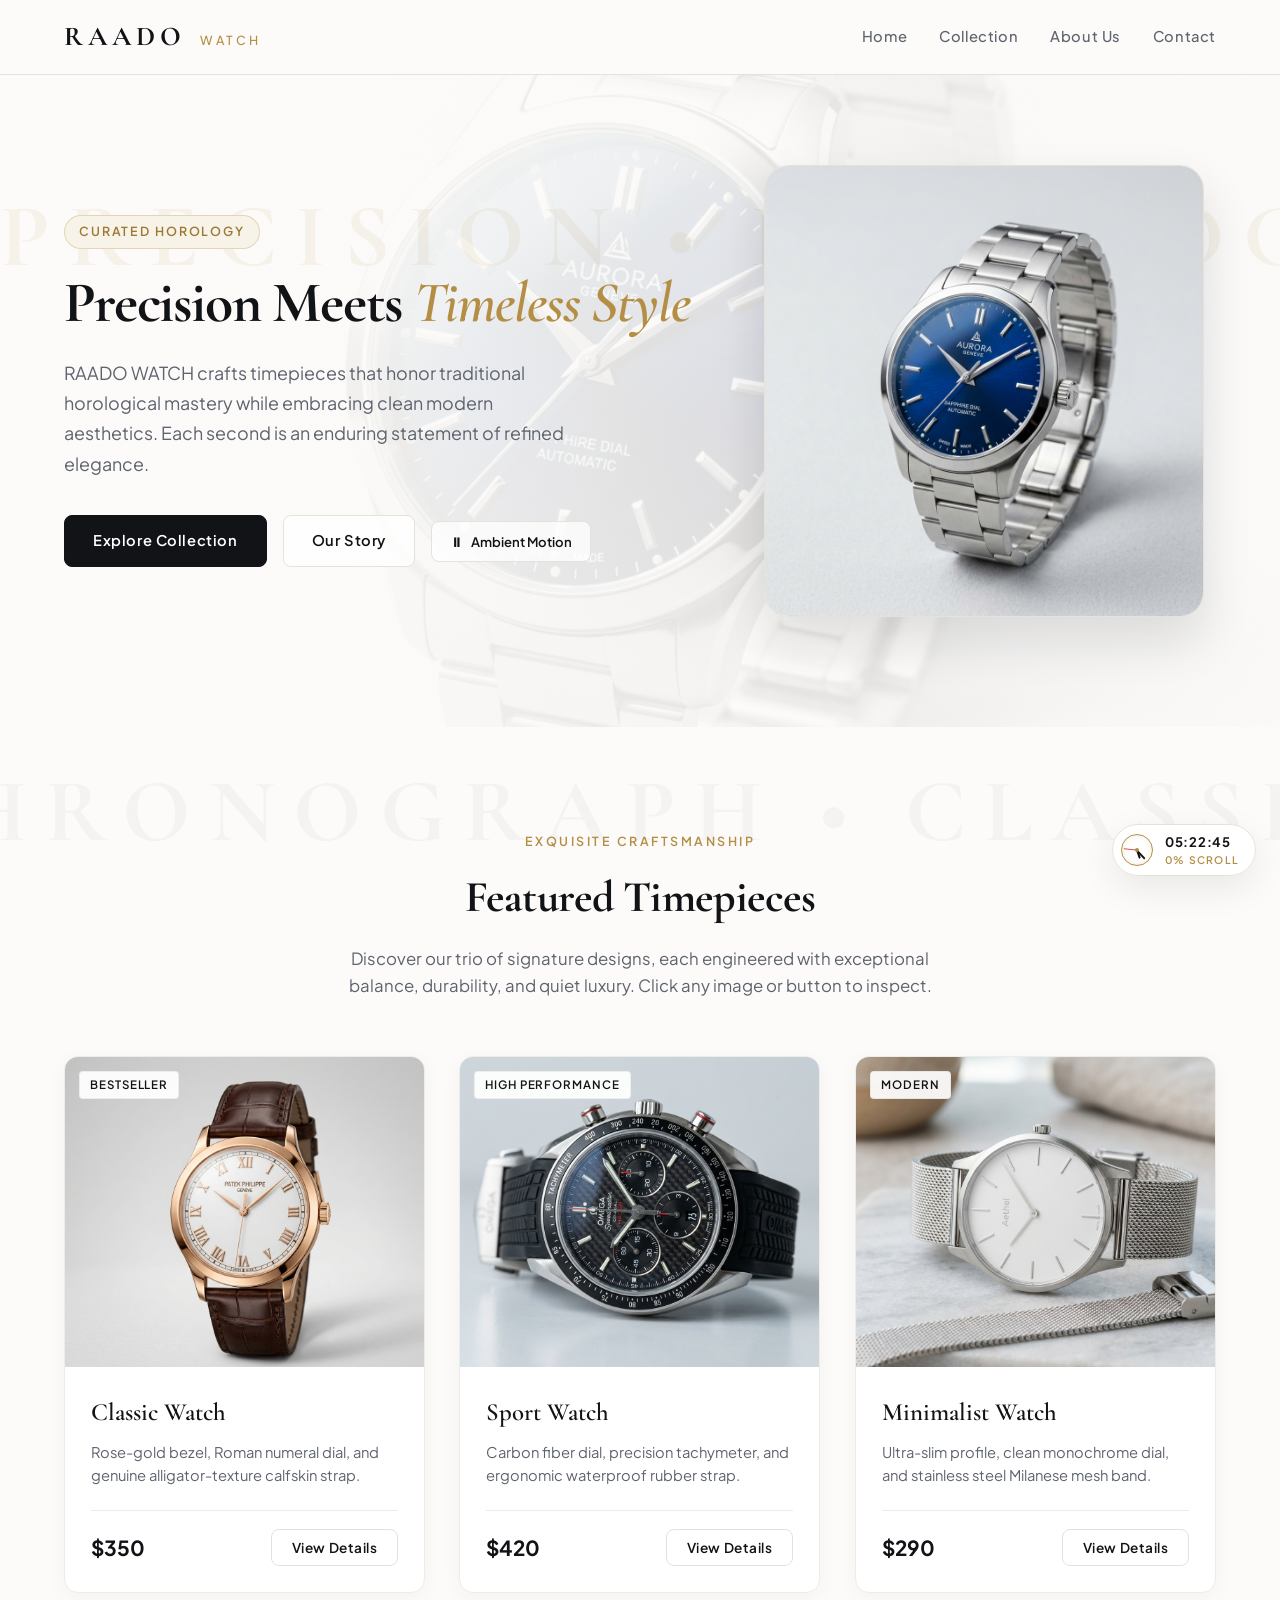
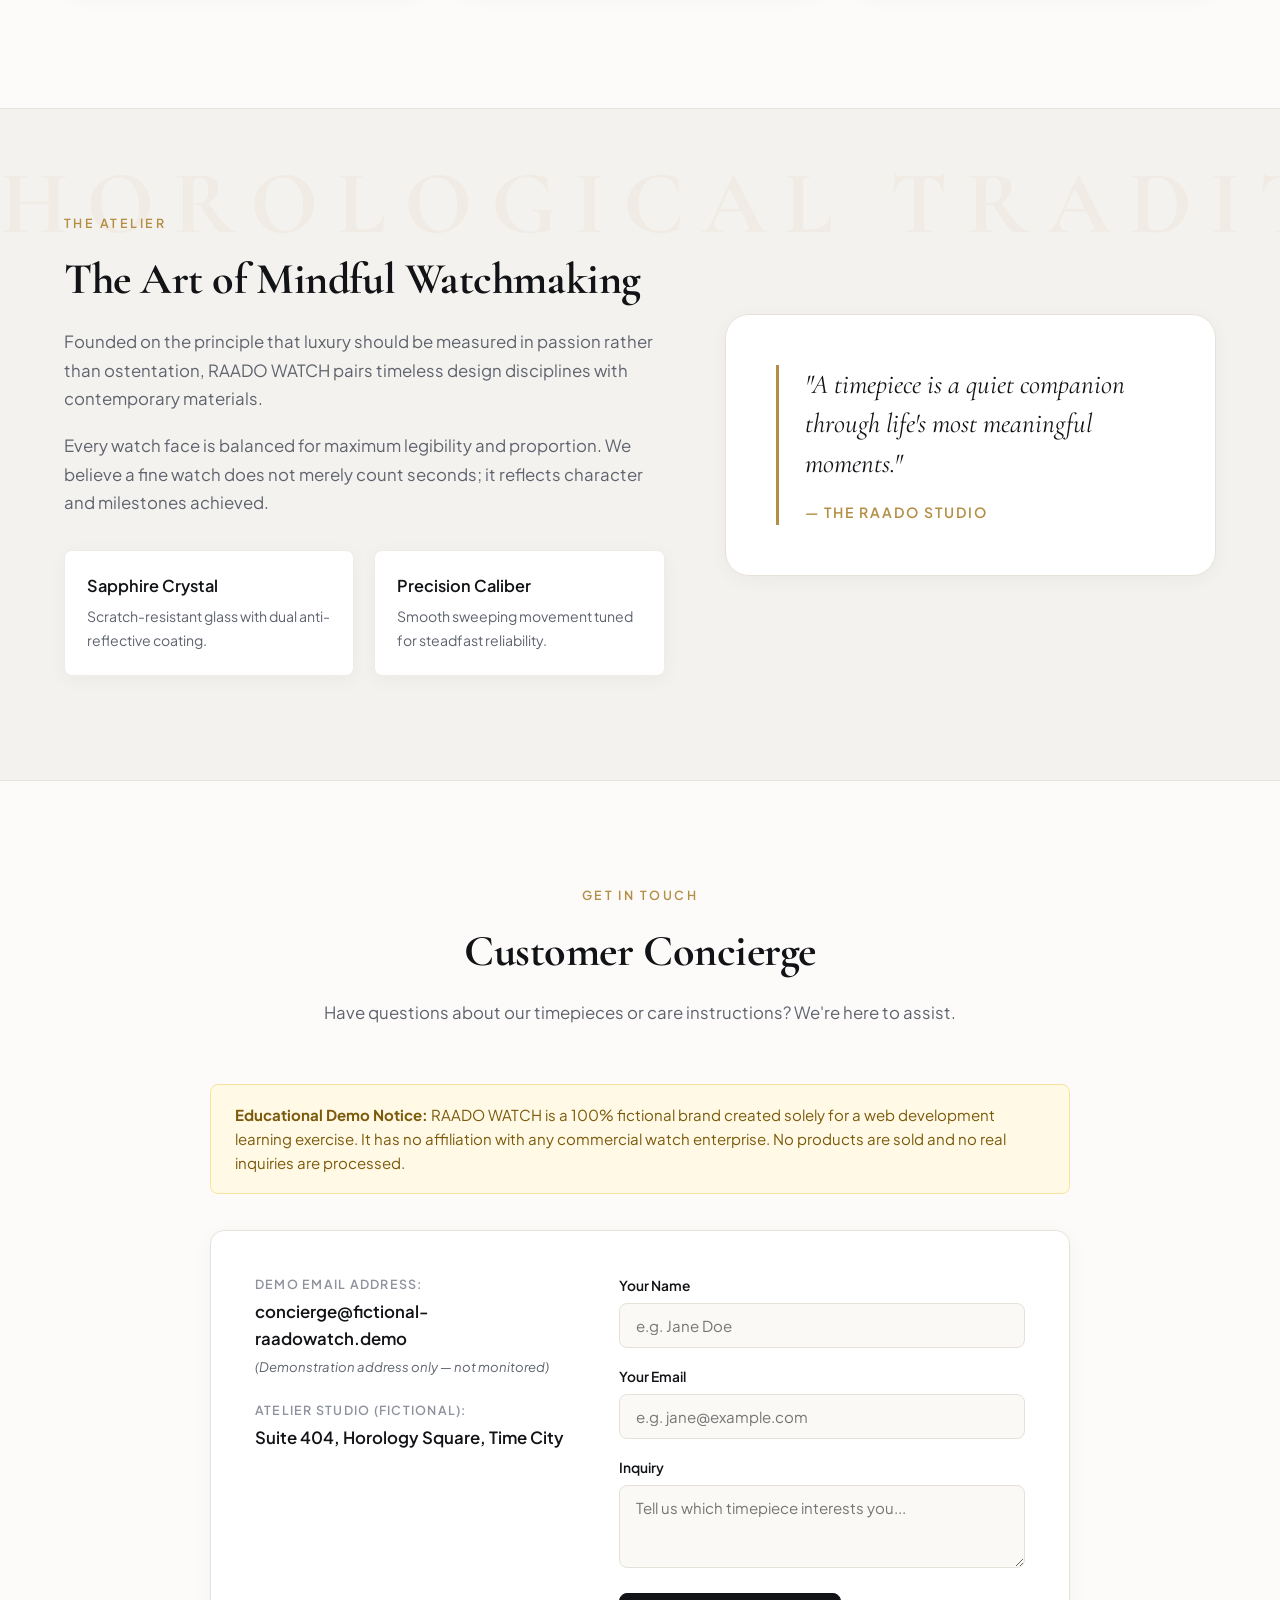
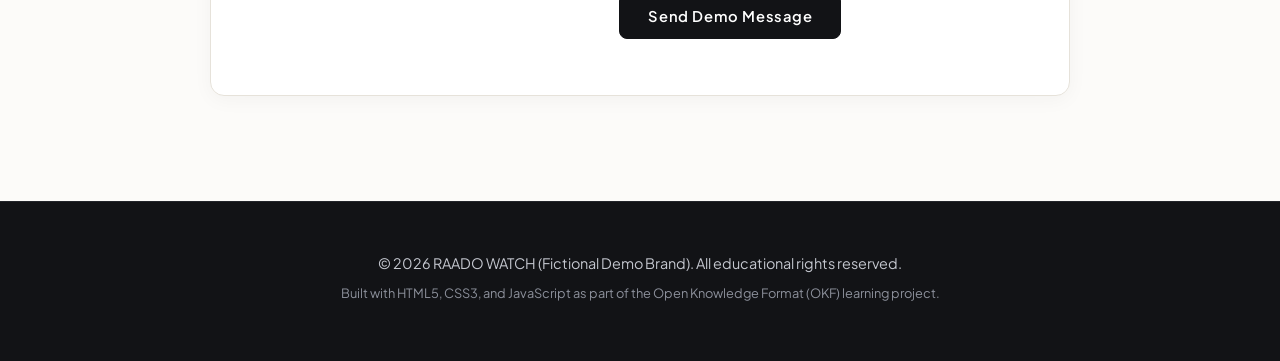
==== commit 7f681b08: "Revert "Transform into cinematic Framer-style luxury dark theme with GSAP and ScrollTrigger" This re" ====
--- a/index.html
+++ b/index.html
@@ -4,22 +4,14 @@
   <meta charset="UTF-8">
   <meta name="viewport" content="width=device-width, initial-scale=1.0">
   <title>RAADO WATCH — Precision Meets Timeless Style</title>
-  <meta name="description" content="Explore handcrafted horological masterworks by RAADO WATCH. Precision engineering meets modern cinematic luxury in our fictional watch collection.">
-  
-  <!-- Preconnect and Google Fonts -->
+  <meta name="description" content="Explore handcrafted timepieces by RAADO WATCH. Precision engineering meets modern luxury in our fictional watch collection.">
+  <!-- Google Fonts: Cormorant Garamond for luxury serif accents, Plus Jakarta Sans for clean typography -->
   <link rel="preconnect" href="https://fonts.googleapis.com">
   <link rel="preconnect" href="https://fonts.gstatic.com" crossorigin>
-  <link href="https://fonts.googleapis.com/css2?family=Cormorant+Garamond:ital,wght@0,500;0,600;0,700;1,500;1,600&family=Plus+Jakarta+Sans:wght@400;500;600;700&display=swap" rel="stylesheet">
-  
+  <link href="https://fonts.googleapis.com/css2?family=Cormorant+Garamond:ital,wght@0,500;0,600;0,700;1,500&family=Plus+Jakarta+Sans:wght@400;500;600;700&display=swap" rel="stylesheet">
   <link rel="stylesheet" href="styles.css">
 </head>
 <body>
-
-  <!-- Ambient Cinematic Glow Orbs -->
-  <div class="ambient-lighting" aria-hidden="true">
-    <div class="glow-orb-top"></div>
-    <div class="glow-orb-center"></div>
-  </div>
 
   <!-- Floating Live Horological Dial & Scroll Indicator -->
   <aside class="scroll-time-badge" id="scroll-time-badge" aria-label="Live horological caliber indicator">
@@ -35,33 +27,27 @@
     </div>
   </aside>
 
-  <!-- 8. Floating Glass Header & Navigation -->
+  <!-- Navigation Bar -->
   <header class="site-header" id="site-header">
     <div class="container nav-container">
-      <a href="#hero" class="brand-logo" id="brand-logo">
-        RAADO <span>WATCH</span>
-      </a>
+      <a href="#hero" class="brand-logo" id="brand-logo">RAADO <span>WATCH</span></a>
       <button class="mobile-menu-toggle" id="mobile-menu-toggle" aria-label="Toggle navigation menu">
         <span class="bar"></span>
         <span class="bar"></span>
         <span class="bar"></span>
       </button>
       <nav class="nav-links" id="nav-links">
-        <a href="#hero" class="nav-link active">Home</a>
+        <a href="#hero" class="nav-link">Home</a>
         <a href="#collection" class="nav-link">Collection</a>
-        <a href="#about" class="nav-link">Story</a>
-        <a href="#showcase" class="nav-link">Showcase</a>
-        <a href="#craftsmanship" class="nav-link">Craft</a>
-        <a href="#testimonials" class="nav-link">Perspectives</a>
-        <a href="#contact" class="nav-link">Concierge</a>
-        <a href="#collection" class="nav-cta">Explore</a>
+        <a href="#about" class="nav-link">About Us</a>
+        <a href="#contact" class="nav-link">Contact</a>
       </nav>
     </div>
   </header>
 
-  <!-- 1. Homepage / Hero Section -->
+  <!-- Hero Section with Background Video & Kinetic Typography -->
   <section class="hero-section" id="hero">
-    <!-- Ambient Mechanical Movement Video with Dark Vignette -->
+    <!-- Background Video & Luxury Dark Golden Overlay -->
     <div class="hero-video-wrapper">
       <video class="hero-bg-video" id="hero-bg-video" autoplay muted loop playsinline poster="assets/images/hero-watch.jpg">
         <source src="assets/videos/hero-bg.mp4" type="video/mp4">
@@ -69,124 +55,103 @@
       <div class="hero-video-overlay"></div>
     </div>
 
+    <!-- Parallax Watermark Words in Hero -->
+    <div class="watermark-strip watermark-hero" id="watermark-hero" aria-hidden="true">
+      PRECISION &bull; HOROLOGY &bull; CALIBER &bull; TIMELESS &bull; RAADO ATELIER
+    </div>
+
     <div class="container hero-grid">
-      <div class="hero-content">
-        <div class="hero-badge-wrap">
-          <span class="hero-badge" id="hero-badge">
-            <span class="badge-dot"></span> Curated Haute Horlogerie
-          </span>
-        </div>
-
-        <h1 class="hero-headline" id="hero-headline">
-          <span class="headline-line"><span class="headline-word">Precision</span> <span class="headline-word">Meets</span></span>
-          <span class="headline-line"><span class="headline-word gold-accent-text">Timeless</span> <span class="headline-word gold-accent-text">Style</span></span>
+      <div class="hero-content anim-reveal-up">
+        <span class="hero-badge">Curated Horology</span>
+        <h1 class="hero-headline">
+          <span class="word-reveal">Precision</span> Meets 
+          <span class="word-reveal-accent">Timeless Style</span>
         </h1>
-
-        <p class="hero-intro" id="hero-intro">
+        <p class="hero-intro">
           RAADO WATCH crafts timepieces that honor traditional horological mastery while embracing clean modern aesthetics. Each second is an enduring statement of refined elegance.
         </p>
-
-        <div class="hero-actions" id="hero-actions">
-          <a href="#collection" class="btn btn-gold" id="explore-collection-btn">Explore Collection &rarr;</a>
-          <a href="#about" class="btn btn-outline-dark" id="learn-more-btn">Our Heritage</a>
+        <div class="hero-actions">
+          <a href="#collection" class="btn btn-primary" id="explore-collection-btn">Explore Collection</a>
+          <a href="#about" class="btn btn-outline-light" id="learn-more-btn">Our Story</a>
           <button class="video-toggle-btn" id="video-toggle-btn" aria-label="Pause or play ambient hero video">
-            <span id="video-btn-icon">⏸</span>
-            <span>Ambient Motion</span>
+            <span class="video-btn-icon" id="video-btn-icon">⏸</span>
+            <span class="video-btn-label">Ambient Motion</span>
           </button>
         </div>
       </div>
-
-      <div class="hero-image-wrapper">
-        <div class="hero-watch-glow"></div>
-        <div class="hero-image-card" id="hero-watch-card">
-          <img src="assets/images/hero-watch.jpg" alt="RAADO Signature Luxury Timepiece" class="hero-img zoomable-image" id="hero-watch-img" title="Click to expand high-resolution view">
-          <div class="hero-card-glare"></div>
-          <div class="hero-card-badge">
-            <span>Aurora Automatic</span>
-            <small>Calibre 28,800 VPH</small>
-          </div>
-        </div>
-      </div>
-    </div>
-
-    <!-- Scroll Exploration Indicator -->
-    <a href="#collection" class="scroll-indicator" id="scroll-indicator" aria-label="Scroll down to collection">
-      <div class="mouse-scroll-icon">
-        <div class="mouse-scroll-wheel"></div>
-      </div>
-      <span>SCROLL</span>
-    </a>
-  </section>
-
-  <!-- 2. Featured Watches Section -->
+      <div class="hero-image-wrapper anim-reveal-scale">
+        <div class="image-frame" id="hero-image-frame">
+          <img src="assets/images/hero-watch.jpg" alt="RAADO Signature Luxury Timepiece" class="hero-img zoomable-image" id="hero-watch-img" title="Click to view full screen">
+          <span class="image-zoom-hint" aria-hidden="true">🔍 Click to Expand</span>
+        </div>
+      </div>
+    </div>
+  </section>
+
+  <!-- Featured Collection Section with Scroll Parallax Words -->
   <section class="collection-section" id="collection">
+    <!-- Animated Horizontal Words in Collection Background -->
     <div class="watermark-strip watermark-collection" id="watermark-collection" aria-hidden="true">
       CHRONOGRAPH &bull; CLASSIC DRESS &bull; MINIMALIST TITANIUM &bull; SAPPHIRE AUTOMATIC
     </div>
 
     <div class="container">
-      <div class="section-header collection-header">
+      <div class="section-header anim-on-scroll">
         <span class="section-subtitle">Exquisite Craftsmanship</span>
-        <h2 class="section-title">Signature Timepieces</h2>
+        <h2 class="section-title">Featured Timepieces</h2>
         <p class="section-description">
-          Discover our trio of signature designs, each engineered with exceptional balance, durability, and quiet luxury.
+          Discover our trio of signature designs, each engineered with exceptional balance, durability, and quiet luxury. Click any image or button to inspect.
         </p>
       </div>
 
       <div class="product-grid" id="product-grid">
         <!-- Product 1: Classic Watch -->
-        <article class="product-card" id="card-classic" data-product="classic">
-          <div class="product-image-container zoomable-image" data-src="assets/images/classic-watch.jpg" data-alt="Classic Watch">
-            <div class="product-image-clip">
-              <img src="assets/images/classic-watch.jpg" alt="Classic Watch" class="product-image" loading="lazy">
-            </div>
+        <article class="product-card anim-on-scroll" id="product-card-classic" data-delay="0">
+          <div class="product-image-container">
+            <img src="assets/images/classic-watch.jpg" alt="Classic Watch" class="product-image zoomable-image" loading="lazy" title="Click to expand high-res watch image">
             <span class="product-tag">Bestseller</span>
-            <span class="image-hover-glass">🔍 Zoom Inspection</span>
+            <span class="image-hover-glass">🔍 Zoom View</span>
           </div>
           <div class="product-info">
             <h3 class="product-name">Classic Watch</h3>
             <p class="product-snippet">Rose-gold bezel, Roman numeral dial, and genuine alligator-texture calfskin strap.</p>
             <div class="product-bottom">
               <span class="product-price">$350</span>
-              <button class="btn btn-small btn-outline-dark view-details-btn" id="btn-view-classic" data-product="classic">View Details</button>
+              <button class="btn btn-small view-details-btn" id="btn-view-classic" data-product="classic">View Details</button>
             </div>
           </div>
         </article>
 
         <!-- Product 2: Sport Watch -->
-        <article class="product-card" id="card-sport" data-product="sport">
-          <div class="product-image-container zoomable-image" data-src="assets/images/sport-watch.jpg" data-alt="Sport Watch">
-            <div class="product-image-clip">
-              <img src="assets/images/sport-watch.jpg" alt="Sport Watch" class="product-image" loading="lazy">
-            </div>
+        <article class="product-card anim-on-scroll" id="product-card-sport" data-delay="150">
+          <div class="product-image-container">
+            <img src="assets/images/sport-watch.jpg" alt="Sport Watch" class="product-image zoomable-image" loading="lazy" title="Click to expand high-res watch image">
             <span class="product-tag">High Performance</span>
-            <span class="image-hover-glass">🔍 Zoom Inspection</span>
+            <span class="image-hover-glass">🔍 Zoom View</span>
           </div>
           <div class="product-info">
             <h3 class="product-name">Sport Watch</h3>
             <p class="product-snippet">Carbon fiber dial, precision tachymeter, and ergonomic waterproof rubber strap.</p>
             <div class="product-bottom">
               <span class="product-price">$420</span>
-              <button class="btn btn-small btn-outline-dark view-details-btn" id="btn-view-sport" data-product="sport">View Details</button>
+              <button class="btn btn-small view-details-btn" id="btn-view-sport" data-product="sport">View Details</button>
             </div>
           </div>
         </article>
 
         <!-- Product 3: Minimalist Watch -->
-        <article class="product-card" id="card-minimalist" data-product="minimalist">
-          <div class="product-image-container zoomable-image" data-src="assets/images/minimalist-watch.jpg" data-alt="Minimalist Watch">
-            <div class="product-image-clip">
-              <img src="assets/images/minimalist-watch.jpg" alt="Minimalist Watch" class="product-image" loading="lazy">
-            </div>
+        <article class="product-card anim-on-scroll" id="product-card-minimalist" data-delay="300">
+          <div class="product-image-container">
+            <img src="assets/images/minimalist-watch.jpg" alt="Minimalist Watch" class="product-image zoomable-image" loading="lazy" title="Click to expand high-res watch image">
             <span class="product-tag">Modern</span>
-            <span class="image-hover-glass">🔍 Zoom Inspection</span>
+            <span class="image-hover-glass">🔍 Zoom View</span>
           </div>
           <div class="product-info">
             <h3 class="product-name">Minimalist Watch</h3>
             <p class="product-snippet">Ultra-slim profile, clean monochrome dial, and stainless steel Milanese mesh band.</p>
             <div class="product-bottom">
               <span class="product-price">$290</span>
-              <button class="btn btn-small btn-outline-dark view-details-btn" id="btn-view-minimalist" data-product="minimalist">View Details</button>
+              <button class="btn btn-small view-details-btn" id="btn-view-minimalist" data-product="minimalist">View Details</button>
             </div>
           </div>
         </article>
@@ -194,225 +159,46 @@
     </div>
   </section>
 
-  <!-- 3. Brand Story / About Section (Split-Screen & Scroll-Driven) -->
+  <!-- About Us Section with Horology Quote -->
   <section class="about-section" id="about">
+    <div class="watermark-strip watermark-about" id="watermark-about" aria-hidden="true">
+      HOROLOGICAL TRADITION &bull; TIMELESS HARMONY &bull; RAADO STUDIOS
+    </div>
+
     <div class="container about-grid">
-      <div class="about-text">
-        <span class="section-subtitle">The Atelier Legacy</span>
+      <div class="about-text anim-on-scroll">
+        <span class="section-subtitle">The Atelier</span>
         <h2 class="section-title">The Art of Mindful Watchmaking</h2>
         <p>
-          Founded on the principle that luxury should be measured in passion rather than ostentation, RAADO WATCH pairs timeless horological disciplines with contemporary metallurgical engineering.
-        </p>
-        
-        <!-- Precision Line-Drawing SVG Accent -->
-        <svg class="precision-ruler-svg" viewBox="0 0 400 24" fill="none" xmlns="http://www.w3.org/2000/svg" aria-hidden="true">
-          <line x1="0" y1="12" x2="400" y2="12" stroke="rgba(212,175,55,0.4)" stroke-width="1"/>
-          <circle cx="200" cy="12" r="4" fill="#d4af37"/>
-          <line x1="50" y1="6" x2="50" y2="18" stroke="rgba(255,255,255,0.2)" stroke-width="1"/>
-          <line x1="100" y1="4" x2="100" y2="20" stroke="rgba(212,175,55,0.6)" stroke-width="1"/>
-          <line x1="150" y1="6" x2="150" y2="18" stroke="rgba(255,255,255,0.2)" stroke-width="1"/>
-          <line x1="250" y1="6" x2="250" y2="18" stroke="rgba(255,255,255,0.2)" stroke-width="1"/>
-          <line x1="300" y1="4" x2="300" y2="20" stroke="rgba(212,175,55,0.6)" stroke-width="1"/>
-          <line x1="350" y1="6" x2="350" y2="18" stroke="rgba(255,255,255,0.2)" stroke-width="1"/>
-        </svg>
-
+          Founded on the principle that luxury should be measured in passion rather than ostentation, RAADO WATCH pairs timeless design disciplines with contemporary materials.
+        </p>
         <p>
           Every watch face is balanced for maximum legibility and proportion. We believe a fine watch does not merely count seconds; it reflects character and milestones achieved.
         </p>
-
         <div class="about-highlights">
           <div class="highlight-item">
-            <h4><span class="badge-dot"></span> Sapphire Crystal</h4>
-            <p>Scratch-resistant synthetic corundum with dual anti-reflective coating.</p>
+            <h4>Sapphire Crystal</h4>
+            <p>Scratch-resistant glass with dual anti-reflective coating.</p>
           </div>
           <div class="highlight-item">
-            <h4><span class="badge-dot"></span> Precision Caliber</h4>
-            <p>Smooth sweeping automatic movement tuned for steadfast reliability.</p>
-          </div>
-        </div>
-      </div>
-
-      <div class="about-media-wrapper">
-        <div class="about-image-card">
-          <img src="assets/images/craft-atelier.jpg" alt="Master Watchmaker Assembling Timepiece" class="about-img zoomable-image" loading="lazy">
-          <div class="about-quote-overlay">
-            <p>"A timepiece is a quiet companion through life's most meaningful moments."</p>
-            <span>&mdash; The RAADO Studio</span>
-          </div>
-        </div>
-      </div>
-    </div>
-  </section>
-
-  <!-- 4. Interactive Product Showcase / Details Section -->
-  <section class="showcase-section" id="showcase">
-    <div class="watermark-strip watermark-showcase" aria-hidden="true">
-      SPECIFICATIONS &bull; HOROLOGICAL EXCELLENCE &bull; CALIBRE ARCHITECTURE
-    </div>
-
-    <div class="container">
-      <div class="section-header">
-        <span class="section-subtitle">Interactive Inspection</span>
-        <h2 class="section-title">The Calibre Showcase</h2>
-        <p class="section-description">
-          Switch between our signature horological configurations to explore specifications and bespoke engineering.
-        </p>
-      </div>
-
-      <div class="showcase-container">
-        <div class="showcase-visual">
-          <div class="showcase-spotlight"></div>
-          <img src="assets/images/classic-watch.jpg" alt="Showcase Watch" class="showcase-main-img zoomable-image" id="showcase-img">
-        </div>
-
-        <div class="showcase-content">
-          <div class="showcase-style-selector">
-            <button class="style-pill-btn is-active" data-showcase="classic">Classic Rose</button>
-            <button class="style-pill-btn" data-showcase="sport">Carbon Sport</button>
-            <button class="style-pill-btn" data-showcase="minimalist">Minimalist Mesh</button>
-          </div>
-
-          <h3 class="showcase-name" id="showcase-name">Classic Watch</h3>
-          <div class="showcase-price" id="showcase-price">$350</div>
-          <p class="showcase-desc" id="showcase-desc">
-            A celebration of traditional dress horology, featuring an ivory dial with Roman numerals and an embossed alligator-grain leather strap.
-          </p>
-
-          <div class="showcase-specs-grid" id="showcase-specs">
-            <div class="spec-entry">
-              <span>Diameter</span>
-              <strong id="spec-dia">40 mm</strong>
-            </div>
-            <div class="spec-entry">
-              <span>Case</span>
-              <strong id="spec-case">Rose Gold PVD Steel</strong>
-            </div>
-            <div class="spec-entry">
-              <span>Movement</span>
-              <strong id="spec-mov">Automatic Caliber</strong>
-            </div>
-            <div class="spec-entry">
-              <span>Water Resistance</span>
-              <strong id="spec-wr">5 ATM (50m)</strong>
-            </div>
-          </div>
-
-          <div style="display: flex; gap: 14px;">
-            <button class="btn btn-gold" id="btn-showcase-inquiry">Inquire For Bespoke Order</button>
-            <button class="btn btn-outline-dark view-details-btn" id="btn-showcase-modal" data-product="classic">Full Specs Sheet</button>
-          </div>
-        </div>
-      </div>
-    </div>
-  </section>
-
-  <!-- 5. Craftsmanship / Features Section -->
-  <section class="craftsmanship-section" id="craftsmanship">
-    <div class="watermark-strip watermark-craft" aria-hidden="true">
-      STANDARDS &bull; METALLURGY &bull; CHRONOMETRY &bull; DURABILITY
-    </div>
-
-    <div class="container">
-      <div class="section-header">
-        <span class="section-subtitle">Horological Standards</span>
-        <h2 class="section-title">Built Without Compromise</h2>
-        <p class="section-description">
-          Each component is selected for maximum resilience, balance, and quiet refinement.
-        </p>
-      </div>
-
-      <div class="craft-grid">
-        <div class="craft-card">
-          <div class="craft-num">01</div>
-          <h3>Synthetic Sapphire</h3>
-          <p>Mohs scale 9 hardness ensures crystal clarity that remains virtually impervious to daily scuffs and scratches.</p>
-        </div>
-        <div class="craft-card">
-          <div class="craft-num">02</div>
-          <h3>316L Surgical Steel</h3>
-          <p>Low-carbon austenitic alloy offering peak corrosion resistance and a lustrous mirror-and-brushed dual finish.</p>
-        </div>
-        <div class="craft-card">
-          <div class="craft-num">03</div>
-          <h3>28,800 VPH Caliber</h3>
-          <p>High-frequency escapement delivering a fluid, seamless sweep across the dial for heightened chronometric stability.</p>
-        </div>
-        <div class="craft-card">
-          <div class="craft-num">04</div>
-          <h3>Hermetic Sealing</h3>
-          <p>Screw-down crown mechanisms and multi-tier fluoroelastomer gaskets ensuring steadfast pressure resistance.</p>
-        </div>
-      </div>
-    </div>
-  </section>
-
-  <!-- 6. Testimonials Carousel / Brand Highlights (Touch & Keyboard Accessible) -->
-  <section class="testimonials-section" id="testimonials">
-    <div class="container">
-      <div class="section-header">
-        <span class="section-subtitle">Collector Perspectives</span>
-        <h2 class="section-title">Enduring Impressions</h2>
-        <p class="section-description">
-          Reflections on timeless design and enduring craft. (Fictional educational demonstration).
-        </p>
-      </div>
-
-      <div class="testimonial-carousel-container" id="testimonial-carousel">
-        <div class="testimonial-track">
-          <!-- Slide 1 -->
-          <div class="testimonial-slide is-active" data-index="0">
-            <p class="testimonial-quote">"The weight, the proportions, and the clean sweep of the second hand rival timepieces ten times the price. An understated masterpiece."</p>
-            <div class="testimonial-author-meta">
-              <div>
-                <div class="author-name">Julian Vance</div>
-                <div class="author-title">Horology Collector & Architectural Designer</div>
-              </div>
-              <span class="demo-review-tag">Demo Perspective</span>
-            </div>
-          </div>
-
-          <!-- Slide 2 -->
-          <div class="testimonial-slide" data-index="1">
-            <p class="testimonial-quote">"The dial legibility and anti-reflective sapphire are unmatched in bright sunlight. A genuine balance of sports utility and formal elegance."</p>
-            <div class="testimonial-author-meta">
-              <div>
-                <div class="author-name">Elena Rostova</div>
-                <div class="author-title">Industrial Designer & Chronograph Enthusiast</div>
-              </div>
-              <span class="demo-review-tag">Demo Perspective</span>
-            </div>
-          </div>
-
-          <!-- Slide 3 -->
-          <div class="testimonial-slide" data-index="2">
-            <p class="testimonial-quote">"The ultra-slim profile of the Minimalist model slips under any shirt cuff with absolute ease. Quiet luxury in its purest form."</p>
-            <div class="testimonial-author-meta">
-              <div>
-                <div class="author-name">Marcus Sterling</div>
-                <div class="author-title">Creative Director, Geneva</div>
-              </div>
-              <span class="demo-review-tag">Demo Perspective</span>
-            </div>
-          </div>
-        </div>
-
-        <div class="carousel-controls">
-          <button class="carousel-btn" id="carousel-prev-btn" aria-label="Previous testimonial">&larr;</button>
-          <div class="carousel-dots" id="carousel-dots">
-            <span class="carousel-dot is-active" data-dot="0"></span>
-            <span class="carousel-dot" data-dot="1"></span>
-            <span class="carousel-dot" data-dot="2"></span>
-          </div>
-          <button class="carousel-btn" id="carousel-next-btn" aria-label="Next testimonial">&rarr;</button>
-        </div>
-      </div>
-    </div>
-  </section>
-
-  <!-- 7. Contact / Newsletter Section -->
+            <h4>Precision Caliber</h4>
+            <p>Smooth sweeping movement tuned for steadfast reliability.</p>
+          </div>
+        </div>
+      </div>
+      <div class="about-card anim-on-scroll">
+        <div class="quote-box">
+          <p class="quote-text">"A timepiece is a quiet companion through life's most meaningful moments."</p>
+          <span class="quote-author">— The RAADO Studio</span>
+        </div>
+      </div>
+    </div>
+  </section>
+
+  <!-- Contact & Fictional Disclaimer Section -->
   <section class="contact-section" id="contact">
     <div class="container contact-container">
-      <div class="section-header">
+      <div class="section-header anim-on-scroll">
         <span class="section-subtitle">Get In Touch</span>
         <h2 class="section-title">Customer Concierge</h2>
         <p class="section-description">
@@ -421,56 +207,50 @@
       </div>
 
       <!-- Fictional Brand Notice Banner -->
-      <div class="disclaimer-banner" id="disclaimer-banner">
-        <strong>Educational Demo Notice:</strong> RAADO WATCH is a 100% fictional brand created solely for a web development learning exercise. It has no affiliation with any commercial watch enterprise. No real products are sold or shipped.
-      </div>
-
-      <div class="contact-card">
+      <div class="disclaimer-banner anim-on-scroll" id="disclaimer-banner">
+        <strong>Educational Demo Notice:</strong> RAADO WATCH is a 100% fictional brand created solely for a web development learning exercise. It has no affiliation with any commercial watch enterprise. No products are sold and no real inquiries are processed.
+      </div>
+
+      <div class="contact-card anim-on-scroll">
         <div class="contact-details">
           <div class="contact-item">
             <span class="contact-label">Demo Email Address:</span>
             <a href="mailto:concierge@fictional-raadowatch.demo" class="contact-value" id="demo-email">
               concierge@fictional-raadowatch.demo
             </a>
-            <small class="contact-subtext">(Demonstration address only &mdash; not monitored)</small>
+            <small class="contact-subtext">(Demonstration address only — not monitored)</small>
           </div>
           <div class="contact-item">
             <span class="contact-label">Atelier Studio (Fictional):</span>
             <span class="contact-value">Suite 404, Horology Square, Time City</span>
           </div>
-          <div class="contact-item">
-            <span class="contact-label">Customer Hours:</span>
-            <span class="contact-value">Mon &ndash; Fri: 09:00 &ndash; 18:00 CET</span>
-          </div>
-        </div>
-
-        <form class="demo-contact-form" id="contact-form">
+        </div>
+
+        <form class="demo-contact-form" id="contact-form" onsubmit="return false;">
           <div class="form-group">
-            <label for="contact-name">Your Full Name</label>
+            <label for="contact-name">Your Name</label>
             <input type="text" id="contact-name" placeholder="e.g. Jane Doe" required>
           </div>
           <div class="form-group">
-            <label for="contact-email">Your Email Address</label>
+            <label for="contact-email">Your Email</label>
             <input type="email" id="contact-email" placeholder="e.g. jane@example.com" required>
           </div>
           <div class="form-group">
-            <label for="contact-message">Inquiry or Desired Model</label>
+            <label for="contact-message">Inquiry</label>
             <textarea id="contact-message" rows="3" placeholder="Tell us which timepiece interests you..." required></textarea>
           </div>
-          <button type="submit" class="btn btn-gold" id="btn-send-inquiry" style="width: 100%;">
-            <span>Send Demo Inquiry</span>
-          </button>
-          <div class="form-status" id="form-status" aria-live="polite"></div>
+          <button type="submit" class="btn btn-primary" id="btn-send-inquiry">Send Demo Message</button>
+          <p class="form-status" id="form-status" aria-live="polite"></p>
         </form>
       </div>
     </div>
   </section>
 
-  <!-- 8. Footer -->
+  <!-- Footer -->
   <footer class="site-footer">
     <div class="container footer-content">
       <p>&copy; 2026 RAADO WATCH (Fictional Demo Brand). All educational rights reserved.</p>
-      <p class="footer-note">Crafted with HTML5, CSS3, GSAP & ScrollTrigger as part of the Open Knowledge Format (OKF) learning project.</p>
+      <p class="footer-note">Built with HTML5, CSS3, and JavaScript as part of the Open Knowledge Format (OKF) learning project.</p>
     </div>
   </footer>
 
@@ -479,12 +259,12 @@
     <div class="modal-card">
       <button class="modal-close-btn" id="modal-close-btn" aria-label="Close product details">&times;</button>
       <div class="modal-body" id="modal-body">
-        <!-- Injected dynamically via script.js -->
+        <!-- Populated dynamically via script.js -->
       </div>
     </div>
   </div>
 
-  <!-- High-Res Image Lightbox Modal -->
+  <!-- High-Res Image Lightbox Modal for Open Images View -->
   <div class="image-lightbox-backdrop" id="image-lightbox" aria-hidden="true" role="dialog" aria-label="Watch Image Inspection">
     <div class="lightbox-content">
       <button class="lightbox-close-btn" id="lightbox-close-btn" aria-label="Close image view">&times;</button>
@@ -493,9 +273,6 @@
     </div>
   </div>
 
-  <!-- Local GSAP & ScrollTrigger Libraries for 100% Offline & Reliable Performance -->
-  <script src="assets/js/gsap.min.js"></script>
-  <script src="assets/js/ScrollTrigger.min.js"></script>
   <script src="script.js"></script>
 </body>
 </html>
--- a/styles.css
+++ b/styles.css
@@ -1,60 +1,46 @@
 /* ==========================================================================
-   RAADO WATCH — Haute Horlogerie Cinematic Dark Theme Stylesheet
-   Framer-Style GSAP-Powered Design System
+   RAADO WATCH — Modern Luxury Light Theme with Ambient Video & Animations
    ========================================================================== */
 
 :root {
-  /* Cinematic Luxury Dark Color Palette */
-  --bg-deep: #07080a;
-  --bg-surface: #0e1014;
-  --bg-card: #14171d;
-  --bg-card-hover: #1a1e27;
-  --bg-glass: rgba(14, 16, 20, 0.75);
-  --bg-glass-elevated: rgba(20, 23, 29, 0.88);
-
-  /* Borders & Hairlines */
-  --border-subtle: rgba(255, 255, 255, 0.07);
-  --border-hover: rgba(255, 255, 255, 0.16);
-  --border-gold: rgba(212, 175, 55, 0.35);
-  --border-gold-subtle: rgba(212, 175, 55, 0.15);
-
-  /* Typography Colors */
-  --text-primary: #f5f6f8;
-  --text-secondary: #9aa0ad;
-  --text-muted: #646a78;
+  /* Color Palette */
+  --color-bg-primary: #fcfbf9;
+  --color-bg-secondary: #f4f2ee;
+  --color-surface: #ffffff;
+  --color-border: #e6e2da;
+  --color-border-subtle: #eeece6;
   
-  /* Horological Gold Accents */
-  --gold-pure: #d4af37;
-  --gold-light: #f4e8c1;
-  --gold-dark: #9e7d23;
-  --gold-glow: rgba(212, 175, 55, 0.22);
-  --gold-gradient: linear-gradient(135deg, #f5ebd2 0%, #d4af37 55%, #9e7d23 100%);
-  --gold-text-gradient: linear-gradient(135deg, #ffffff 0%, #f4e8c1 40%, #d4af37 100%);
+  --color-text-main: #18191b;
+  --color-text-muted: #5e636e;
+  --color-text-light: #8d929d;
+
+  --color-accent-gold: #b38e44;
+  --color-accent-gold-hover: #9c7833;
+  --color-accent-gold-soft: #f8f3e8;
+  
+  --color-dark: #121316;
+  --color-dark-hover: #26282e;
 
   /* Typography */
   --font-serif: 'Cormorant Garamond', Georgia, serif;
   --font-sans: 'Plus Jakarta Sans', -apple-system, BlinkMacSystemFont, "Segoe UI", Roboto, sans-serif;
 
-  /* Layout & Radii */
-  --container-max-width: 1220px;
-  --radius-xs: 4px;
+  /* Spacing & Layout */
+  --container-max-width: 1180px;
   --radius-sm: 8px;
   --radius-md: 14px;
-  --radius-lg: 22px;
-  --radius-full: 9999px;
-
-  /* Shadows & Atmospheric Glows */
-  --shadow-subtle: 0 4px 20px rgba(0, 0, 0, 0.45);
-  --shadow-card: 0 16px 40px rgba(0, 0, 0, 0.55);
-  --shadow-elevated: 0 30px 70px rgba(0, 0, 0, 0.75);
-  --shadow-gold: 0 10px 30px rgba(212, 175, 55, 0.15);
-  --glow-radial: radial-gradient(circle at 50% 50%, rgba(212, 175, 55, 0.12) 0%, rgba(7, 8, 10, 0) 70%);
+  --radius-lg: 24px;
+  
+  /* Shadows */
+  --shadow-subtle: 0 4px 20px rgba(18, 19, 22, 0.04);
+  --shadow-medium: 0 12px 36px rgba(18, 19, 22, 0.08);
+  --shadow-elevated: 0 24px 50px rgba(18, 19, 22, 0.12);
+  --shadow-gold: 0 8px 25px rgba(179, 142, 68, 0.18);
 
   /* Transitions */
-  --ease-luxury: cubic-bezier(0.16, 1, 0.3, 1);
-  --transition-fast: 0.2s var(--ease-luxury);
-  --transition-smooth: 0.4s var(--ease-luxury);
-  --transition-slow: 0.8s var(--ease-luxury);
+  --transition-fast: 0.22s cubic-bezier(0.16, 1, 0.3, 1);
+  --transition-smooth: 0.45s cubic-bezier(0.16, 1, 0.3, 1);
+  --transition-luxury: 0.8s cubic-bezier(0.16, 1, 0.3, 1);
 }
 
 /* Base Reset */
@@ -67,19 +53,15 @@
 html {
   scroll-behavior: smooth;
   font-size: 16px;
-  background-color: var(--bg-deep);
-  color-scheme: dark;
 }
 
 body {
   font-family: var(--font-sans);
-  background-color: var(--bg-deep);
-  color: var(--text-primary);
-  line-height: 1.65;
+  background-color: var(--color-bg-primary);
+  color: var(--color-text-main);
+  line-height: 1.6;
   -webkit-font-smoothing: antialiased;
-  -moz-osx-font-smoothing: grayscale;
   overflow-x: hidden;
-  position: relative;
 }
 
 img {
@@ -97,7 +79,6 @@
   cursor: pointer;
   border: none;
   background: none;
-  color: inherit;
 }
 
 .container {
@@ -109,117 +90,163 @@
 }
 
 /* ==========================================================================
-   Ambient Grain & Atmospheric Glows
-   ========================================================================== */
-.ambient-lighting {
+   Floating Live Horology Caliber & Scroll Time Widget
+   ========================================================================== */
+.scroll-time-badge {
   position: fixed;
-  inset: 0;
-  pointer-events: none;
-  z-index: 0;
-  overflow: hidden;
-}
-
-.glow-orb-top {
+  bottom: 24px;
+  right: 24px;
+  z-index: 120;
+  background: rgba(255, 255, 255, 0.88);
+  backdrop-filter: blur(14px);
+  -webkit-backdrop-filter: blur(14px);
+  border: 1px solid var(--color-border);
+  border-radius: 50px;
+  padding: 6px 16px 6px 8px;
+  display: flex;
+  align-items: center;
+  gap: 12px;
+  box-shadow: var(--shadow-medium);
+  transition: transform var(--transition-fast), box-shadow var(--transition-fast);
+  cursor: default;
+  user-select: none;
+}
+
+.scroll-time-badge:hover {
+  transform: translateY(-2px);
+  box-shadow: var(--shadow-elevated);
+}
+
+.mini-clock-dial {
+  width: 32px;
+  height: 32px;
+  border-radius: 50%;
+  border: 1.5px solid var(--color-accent-gold);
+  background: #ffffff;
+  position: relative;
+  box-shadow: inset 0 0 6px rgba(179, 142, 68, 0.15);
+}
+
+.mini-hand {
   position: absolute;
-  top: -15%;
-  right: 10%;
-  width: 65vw;
-  height: 65vw;
-  max-width: 800px;
-  max-height: 800px;
-  background: radial-gradient(circle, rgba(212, 175, 55, 0.07) 0%, rgba(7, 8, 10, 0) 70%);
-  filter: blur(80px);
-  will-change: transform;
-}
-
-.glow-orb-center {
+  bottom: 50%;
+  left: 50%;
+  transform-origin: bottom center;
+  border-radius: 2px;
+  transition: transform 0.05s linear;
+}
+
+.hand-hour {
+  width: 2px;
+  height: 9px;
+  background-color: var(--color-dark);
+  margin-left: -1px;
+}
+
+.hand-minute {
+  width: 1.5px;
+  height: 12px;
+  background-color: var(--color-dark);
+  margin-left: -0.75px;
+}
+
+.hand-second {
+  width: 1px;
+  height: 13px;
+  background-color: #d9534f;
+  margin-left: -0.5px;
+}
+
+.mini-center-pin {
   position: absolute;
-  top: 45%;
-  left: -10%;
-  width: 60vw;
-  height: 60vw;
-  max-width: 700px;
-  max-height: 700px;
-  background: radial-gradient(circle, rgba(158, 125, 35, 0.05) 0%, rgba(7, 8, 10, 0) 70%);
-  filter: blur(90px);
-}
-
-/* ==========================================================================
-   Header & Floating Glass Navigation
+  top: 50%;
+  left: 50%;
+  width: 4px;
+  height: 4px;
+  background-color: var(--color-accent-gold);
+  border-radius: 50%;
+  transform: translate(-50%, -50%);
+}
+
+.time-meta {
+  display: flex;
+  flex-direction: column;
+}
+
+.time-live {
+  font-size: 0.82rem;
+  font-weight: 700;
+  letter-spacing: 0.06em;
+  color: var(--color-dark);
+  font-family: var(--font-sans);
+}
+
+.time-calibre {
+  font-size: 0.65rem;
+  font-weight: 600;
+  text-transform: uppercase;
+  letter-spacing: 0.12em;
+  color: var(--color-accent-gold);
+}
+
+/* ==========================================================================
+   Header & Navigation
    ========================================================================== */
 .site-header {
-  position: fixed;
+  position: sticky;
   top: 0;
-  left: 0;
-  width: 100%;
   z-index: 100;
-  padding: 16px 0;
-  transition: background-color var(--transition-smooth), border-color var(--transition-smooth), padding var(--transition-smooth), backdrop-filter var(--transition-smooth);
-}
-
-.site-header.is-scrolled {
-  padding: 12px 0;
-  background-color: var(--bg-glass);
-  backdrop-filter: blur(20px);
-  -webkit-backdrop-filter: blur(20px);
-  border-bottom: 1px solid var(--border-subtle);
-  box-shadow: 0 10px 30px rgba(0, 0, 0, 0.35);
+  background-color: rgba(252, 251, 249, 0.92);
+  backdrop-filter: blur(16px);
+  -webkit-backdrop-filter: blur(16px);
+  border-bottom: 1px solid var(--color-border);
+  transition: all var(--transition-fast);
 }
 
 .nav-container {
   display: flex;
   align-items: center;
   justify-content: space-between;
+  height: 74px;
 }
 
 .brand-logo {
   font-family: var(--font-serif);
-  font-size: 1.65rem;
+  font-size: 1.7rem;
   font-weight: 700;
-  letter-spacing: 0.22em;
-  color: #ffffff;
+  letter-spacing: 0.18em;
+  color: var(--color-dark);
   text-transform: uppercase;
-  display: flex;
-  align-items: center;
-  position: relative;
-  transition: transform var(--transition-fast);
-}
-
-.brand-logo:hover {
-  transform: translateY(-1px);
 }
 
 .brand-logo span {
   font-family: var(--font-sans);
-  font-size: 0.72rem;
-  letter-spacing: 0.3em;
-  font-weight: 600;
-  color: var(--gold-pure);
-  margin-left: 6px;
-  background: var(--gold-gradient);
-  -webkit-background-clip: text;
-  -webkit-text-fill-color: transparent;
+  font-size: 0.78rem;
+  letter-spacing: 0.25em;
+  font-weight: 500;
+  color: var(--color-accent-gold);
+  margin-left: 4px;
 }
 
 .nav-links {
   display: flex;
-  gap: 34px;
+  gap: 32px;
   align-items: center;
 }
 
 .nav-link {
-  font-size: 0.88rem;
+  font-size: 0.92rem;
   font-weight: 500;
-  color: var(--text-secondary);
-  letter-spacing: 0.06em;
+  color: var(--color-text-muted);
+  letter-spacing: 0.04em;
   transition: color var(--transition-fast);
   position: relative;
-  padding: 6px 0;
+  padding: 4px 0;
 }
 
 .nav-link:hover,
 .nav-link.active {
-  color: #ffffff;
+  color: var(--color-dark);
 }
 
 .nav-link::after {
@@ -229,44 +256,22 @@
   bottom: 0;
   width: 0%;
   height: 2px;
-  background: var(--gold-gradient);
-  transition: width var(--transition-smooth);
-  box-shadow: 0 0 8px var(--gold-glow);
+  background-color: var(--color-accent-gold);
+  transition: width var(--transition-fast);
 }
 
 .nav-link:hover::after,
 .nav-link.active::after {
   width: 100%;
-}
-
-.nav-cta {
-  padding: 8px 18px;
-  font-size: 0.82rem;
-  letter-spacing: 0.08em;
-  text-transform: uppercase;
-  font-weight: 600;
-  color: var(--gold-light);
-  border: 1px solid var(--border-gold);
-  border-radius: var(--radius-full);
-  background: rgba(212, 175, 55, 0.08);
-  backdrop-filter: blur(8px);
-  transition: all var(--transition-fast);
-}
-
-.nav-cta:hover {
-  background: var(--gold-pure);
-  color: var(--bg-deep);
-  border-color: var(--gold-pure);
-  box-shadow: var(--shadow-gold);
-  transform: translateY(-1px);
 }
 
 .mobile-menu-toggle {
   display: none;
   flex-direction: column;
   justify-content: space-between;
-  width: 26px;
-  height: 18px;
+  width: 28px;
+  height: 20px;
+  background: transparent;
   padding: 0;
 }
 
@@ -274,387 +279,23 @@
   display: block;
   width: 100%;
   height: 2px;
-  background-color: #ffffff;
+  background-color: var(--color-dark);
   transition: all var(--transition-fast);
-  border-radius: 2px;
-}
-
-/* ==========================================================================
-   Hero Section with Full-Screen Cinematic Lighting & GSAP Stagger
-   ========================================================================== */
-.hero-section {
-  position: relative;
-  min-height: 100vh;
-  padding: 130px 0 90px;
-  display: flex;
-  align-items: center;
-  overflow: hidden;
-}
-
-.hero-video-wrapper {
-  position: absolute;
-  inset: 0;
-  z-index: 1;
-  pointer-events: none;
-  overflow: hidden;
-}
-
-.hero-bg-video {
-  width: 100%;
-  height: 100%;
-  object-fit: cover;
-  opacity: 0.22;
-  filter: contrast(1.25) brightness(0.85);
-  transition: opacity var(--transition-smooth);
-}
-
-.hero-video-overlay {
-  position: absolute;
-  inset: 0;
-  background: radial-gradient(circle at 65% 50%, rgba(7, 8, 10, 0.4) 0%, rgba(7, 8, 10, 0.85) 65%, var(--bg-deep) 100%);
-}
-
-.hero-grid {
-  display: grid;
-  grid-template-columns: 1.15fr 0.85fr;
-  gap: 60px;
-  align-items: center;
-}
-
-.hero-badge-wrap {
-  overflow: hidden;
-  margin-bottom: 24px;
-}
-
-.hero-badge {
-  display: inline-flex;
-  align-items: center;
-  gap: 8px;
-  padding: 7px 16px;
-  background: rgba(212, 175, 55, 0.1);
-  border: 1px solid var(--border-gold);
-  color: var(--gold-light);
-  font-size: 0.76rem;
-  font-weight: 600;
-  text-transform: uppercase;
-  letter-spacing: 0.18em;
-  border-radius: var(--radius-full);
-  backdrop-filter: blur(10px);
-}
-
-.badge-dot {
-  width: 6px;
-  height: 6px;
-  background: var(--gold-pure);
-  border-radius: 50%;
-  box-shadow: 0 0 8px var(--gold-pure);
-}
-
-.hero-headline {
-  font-family: var(--font-serif);
-  font-size: clamp(3rem, 5.5vw, 4.8rem);
-  line-height: 1.08;
-  font-weight: 700;
-  color: #ffffff;
-  margin-bottom: 24px;
-  letter-spacing: -0.01em;
-}
-
-.headline-line {
-  display: block;
-  overflow: hidden;
-}
-
-.headline-word {
-  display: inline-block;
-  transform: translateY(110%);
-  opacity: 0;
-  will-change: transform, opacity;
-}
-
-.gold-accent-text {
-  background: var(--gold-text-gradient);
-  -webkit-background-clip: text;
-  -webkit-text-fill-color: transparent;
-  font-style: italic;
-  font-weight: 600;
-}
-
-.hero-intro {
-  font-size: 1.12rem;
-  color: var(--text-secondary);
-  line-height: 1.75;
-  margin-bottom: 38px;
-  max-width: 520px;
-  opacity: 0;
-  transform: translateY(20px);
-}
-
-.hero-actions {
-  display: flex;
-  gap: 18px;
-  align-items: center;
-  flex-wrap: wrap;
-  opacity: 0;
-  transform: translateY(20px);
-}
-
-.hero-image-wrapper {
-  display: flex;
-  justify-content: center;
-  position: relative;
-  perspective: 1000px;
-}
-
-.hero-watch-glow {
-  position: absolute;
-  top: 50%;
-  left: 50%;
-  transform: translate(-50%, -50%);
-  width: 440px;
-  height: 440px;
-  background: radial-gradient(circle, rgba(212, 175, 55, 0.18) 0%, rgba(7, 8, 10, 0) 70%);
-  filter: blur(40px);
-  pointer-events: none;
-  z-index: 1;
-}
-
-.hero-image-card {
-  position: relative;
-  width: 100%;
-  max-width: 460px;
-  border-radius: var(--radius-lg);
-  overflow: hidden;
-  border: 1px solid var(--border-gold-subtle);
-  background: var(--bg-card);
-  box-shadow: 0 30px 80px rgba(0, 0, 0, 0.7), 0 0 40px rgba(212, 175, 55, 0.12);
-  transform-style: preserve-3d;
-  will-change: transform;
-  z-index: 2;
-  cursor: pointer;
-  opacity: 0;
-  transform: scale(0.9) rotateY(-8deg);
-}
-
-.hero-img {
-  width: 100%;
-  height: 480px;
-  object-fit: cover;
-  transition: transform 0.6s var(--ease-luxury);
-}
-
-.hero-image-card:hover .hero-img {
-  transform: scale(1.04);
-}
-
-.hero-card-glare {
-  position: absolute;
-  inset: 0;
-  background: linear-gradient(135deg, rgba(255, 255, 255, 0.12) 0%, rgba(255, 255, 255, 0) 60%);
-  pointer-events: none;
-}
-
-.hero-card-badge {
-  position: absolute;
-  bottom: 20px;
-  left: 20px;
-  right: 20px;
-  padding: 12px 18px;
-  background: rgba(14, 16, 20, 0.85);
-  backdrop-filter: blur(12px);
-  border: 1px solid var(--border-subtle);
-  border-radius: var(--radius-sm);
-  display: flex;
-  justify-content: space-between;
-  align-items: center;
-}
-
-.hero-card-badge span {
-  font-size: 0.84rem;
-  font-weight: 600;
-  color: var(--text-primary);
-}
-
-.hero-card-badge small {
-  font-size: 0.75rem;
-  color: var(--gold-light);
-  letter-spacing: 0.05em;
-  text-transform: uppercase;
-}
-
-/* Scroll Exploration Indicator */
-.scroll-indicator {
-  position: absolute;
-  bottom: 28px;
-  left: 50%;
-  transform: translateX(-50%);
-  z-index: 3;
-  display: flex;
-  flex-direction: column;
-  align-items: center;
-  gap: 8px;
-  opacity: 0;
-  color: var(--text-muted);
-  font-size: 0.72rem;
-  letter-spacing: 0.25em;
-  text-transform: uppercase;
-  transition: color var(--transition-fast);
-}
-
-.scroll-indicator:hover {
-  color: var(--gold-light);
-}
-
-.mouse-scroll-icon {
-  width: 20px;
-  height: 32px;
-  border: 1.5px solid var(--border-subtle);
-  border-radius: 12px;
-  position: relative;
-}
-
-.mouse-scroll-wheel {
-  width: 2px;
-  height: 6px;
-  background: var(--gold-pure);
-  border-radius: 2px;
-  position: absolute;
-  top: 6px;
-  left: 50%;
-  transform: translateX(-50%);
-  animation: scrollWheel 2s ease-in-out infinite;
-}
-
-@keyframes scrollWheel {
-  0% { transform: translate(-50%, 0); opacity: 1; }
-  80% { transform: translate(-50%, 10px); opacity: 0; }
-  100% { transform: translate(-50%, 0); opacity: 0; }
-}
-
-/* ==========================================================================
-   Buttons (Cinematic Hover & Press Micro-Interactions)
-   ========================================================================== */
-.btn {
-  display: inline-flex;
-  align-items: center;
-  justify-content: center;
-  gap: 10px;
-  padding: 14px 30px;
-  font-size: 0.9rem;
-  font-weight: 600;
-  letter-spacing: 0.06em;
-  border-radius: var(--radius-sm);
-  transition: transform var(--transition-fast), box-shadow var(--transition-fast), background var(--transition-fast), border-color var(--transition-fast);
-  position: relative;
-  overflow: hidden;
-}
-
-.btn:active {
-  transform: scale(0.97);
-}
-
-.btn-gold {
-  background: var(--gold-gradient);
-  color: #07080a;
-  border: 1px solid var(--gold-pure);
-  box-shadow: 0 4px 18px rgba(212, 175, 55, 0.25);
-}
-
-.btn-gold:hover {
-  transform: translateY(-2px);
-  box-shadow: 0 8px 25px rgba(212, 175, 55, 0.4);
-}
-
-.btn-outline-dark {
-  background: rgba(255, 255, 255, 0.04);
-  color: #ffffff;
-  border: 1px solid var(--border-subtle);
-  backdrop-filter: blur(8px);
-}
-
-.btn-outline-dark:hover {
-  background: rgba(255, 255, 255, 0.08);
-  border-color: rgba(255, 255, 255, 0.25);
-  transform: translateY(-2px);
-}
-
-.btn-small {
-  padding: 8px 18px;
-  font-size: 0.82rem;
-  border-radius: var(--radius-sm);
-  font-weight: 600;
-}
-
-.video-toggle-btn {
-  display: inline-flex;
-  align-items: center;
-  gap: 8px;
-  padding: 12px 18px;
-  font-size: 0.8rem;
-  font-weight: 600;
-  color: var(--text-secondary);
-  background: rgba(255, 255, 255, 0.04);
-  border: 1px solid var(--border-subtle);
-  border-radius: var(--radius-sm);
-  backdrop-filter: blur(8px);
-  transition: all var(--transition-fast);
-}
-
-.video-toggle-btn:hover {
-  color: #ffffff;
-  border-color: var(--border-hover);
-  transform: translateY(-1px);
-}
-
-/* ==========================================================================
-   Section Headers
-   ========================================================================== */
-.section-header {
-  text-align: center;
-  max-width: 680px;
-  margin: 0 auto 60px;
-  position: relative;
-}
-
-.section-subtitle {
-  display: inline-block;
-  text-transform: uppercase;
-  font-size: 0.78rem;
-  letter-spacing: 0.22em;
-  font-weight: 600;
-  color: var(--gold-pure);
-  margin-bottom: 12px;
-}
-
-.section-title {
-  font-family: var(--font-serif);
-  font-size: clamp(2.3rem, 4vw, 3.2rem);
-  font-weight: 700;
-  color: #ffffff;
-  margin-bottom: 16px;
-  letter-spacing: -0.01em;
-  line-height: 1.15;
-}
-
-.section-description {
-  color: var(--text-secondary);
-  font-size: 1.05rem;
-  line-height: 1.7;
-}
-
-/* ==========================================================================
-   Kinetic Watermark Background Words
+}
+
+/* ==========================================================================
+   Kinetic Watermark Background Words (Time & Horology Parallax)
    ========================================================================== */
 .watermark-strip {
   position: absolute;
   left: 0;
-  width: 250%;
+  width: 200%;
   font-family: var(--font-serif);
-  font-size: clamp(4rem, 9vw, 9rem);
+  font-size: clamp(3.2rem, 7vw, 7.5rem);
   font-weight: 700;
   text-transform: uppercase;
-  letter-spacing: 0.18em;
-  color: rgba(255, 255, 255, 0.018);
+  letter-spacing: 0.2em;
+  color: rgba(179, 142, 68, 0.05);
   white-space: nowrap;
   user-select: none;
   pointer-events: none;
@@ -663,89 +304,359 @@
   line-height: 1;
 }
 
+.watermark-hero {
+  top: 18%;
+  color: rgba(179, 142, 68, 0.08);
+}
+
 .watermark-collection {
   top: 40px;
-}
-
-.watermark-showcase {
+  color: rgba(18, 19, 22, 0.035);
+}
+
+.watermark-about {
   top: 50px;
-}
-
-.watermark-craft {
-  top: 40px;
-}
-
-/* ==========================================================================
-   2. Featured Watches (Sequential GSAP Reveal & Image Clipping)
+  color: rgba(179, 142, 68, 0.06);
+}
+
+/* ==========================================================================
+   Hero Section with Ambient Background Video
+   ========================================================================== */
+.hero-section {
+  position: relative;
+  min-height: 640px;
+  padding: 90px 0 110px;
+  overflow: hidden;
+  display: flex;
+  align-items: center;
+  background-color: var(--color-bg-primary);
+}
+
+.hero-video-wrapper {
+  position: absolute;
+  top: 0;
+  left: 0;
+  width: 100%;
+  height: 100%;
+  z-index: 1;
+  pointer-events: none;
+  overflow: hidden;
+}
+
+.hero-bg-video {
+  width: 100%;
+  height: 100%;
+  object-fit: cover;
+  opacity: 0.35;
+  filter: contrast(1.2) brightness(0.96) grayscale(25%);
+  transition: opacity var(--transition-smooth);
+}
+
+.hero-video-overlay {
+  position: absolute;
+  inset: 0;
+  background: radial-gradient(circle at 65% 50%, rgba(252, 251, 249, 0.6) 0%, rgba(252, 251, 249, 0.9) 65%, var(--color-bg-primary) 100%);
+}
+
+.hero-grid {
+  display: grid;
+  grid-template-columns: 1.15fr 0.85fr;
+  gap: 60px;
+  align-items: center;
+}
+
+.hero-badge {
+  display: inline-block;
+  padding: 6px 14px;
+  background-color: var(--color-accent-gold-soft);
+  color: var(--color-accent-gold-hover);
+  font-size: 0.78rem;
+  font-weight: 600;
+  text-transform: uppercase;
+  letter-spacing: 0.15em;
+  border-radius: 50px;
+  margin-bottom: 22px;
+  border: 1px solid rgba(179, 142, 68, 0.3);
+  backdrop-filter: blur(8px);
+}
+
+.hero-headline {
+  font-family: var(--font-serif);
+  font-size: 3.6rem;
+  line-height: 1.12;
+  font-weight: 700;
+  color: var(--color-dark);
+  margin-bottom: 22px;
+  letter-spacing: -0.02em;
+}
+
+.word-reveal {
+  display: inline-block;
+  position: relative;
+}
+
+.word-reveal-accent {
+  color: var(--color-accent-gold);
+  font-style: italic;
+  font-weight: 600;
+}
+
+.hero-intro {
+  font-size: 1.12rem;
+  color: var(--color-text-muted);
+  margin-bottom: 36px;
+  line-height: 1.7;
+  max-width: 500px;
+}
+
+.hero-actions {
+  display: flex;
+  gap: 16px;
+  align-items: center;
+  flex-wrap: wrap;
+}
+
+.video-toggle-btn {
+  display: inline-flex;
+  align-items: center;
+  gap: 8px;
+  padding: 11px 18px;
+  font-size: 0.82rem;
+  font-weight: 600;
+  color: var(--color-dark);
+  background: rgba(255, 255, 255, 0.75);
+  border: 1px solid var(--color-border);
+  border-radius: var(--radius-sm);
+  backdrop-filter: blur(8px);
+  transition: all var(--transition-fast);
+}
+
+.video-toggle-btn:hover {
+  background: var(--color-surface);
+  border-color: var(--color-dark);
+  transform: translateY(-1px);
+}
+
+.hero-image-wrapper {
+  display: flex;
+  justify-content: center;
+  position: relative;
+}
+
+.image-frame {
+  position: relative;
+  width: 100%;
+  max-width: 440px;
+  border-radius: var(--radius-lg);
+  overflow: hidden;
+  box-shadow: var(--shadow-elevated);
+  background: var(--color-surface);
+  border: 1px solid var(--color-border);
+  transition: transform var(--transition-smooth), box-shadow var(--transition-smooth);
+  cursor: pointer;
+}
+
+.image-frame:hover {
+  transform: translateY(-6px) scale(1.01);
+  box-shadow: 0 28px 60px rgba(18, 19, 22, 0.16);
+}
+
+.hero-img {
+  width: 100%;
+  height: 450px;
+  object-fit: cover;
+  transition: transform 0.6s cubic-bezier(0.16, 1, 0.3, 1);
+}
+
+.image-frame:hover .hero-img {
+  transform: scale(1.05);
+}
+
+.image-zoom-hint {
+  position: absolute;
+  bottom: 14px;
+  right: 14px;
+  background: rgba(18, 19, 22, 0.75);
+  backdrop-filter: blur(6px);
+  color: #ffffff;
+  font-size: 0.74rem;
+  font-weight: 600;
+  padding: 5px 12px;
+  border-radius: 50px;
+  opacity: 0;
+  transform: translateY(6px);
+  transition: all var(--transition-fast);
+}
+
+.image-frame:hover .image-zoom-hint {
+  opacity: 1;
+  transform: translateY(0);
+}
+
+/* ==========================================================================
+   Buttons
+   ========================================================================== */
+.btn {
+  display: inline-flex;
+  align-items: center;
+  justify-content: center;
+  padding: 13px 28px;
+  font-size: 0.92rem;
+  font-weight: 600;
+  border-radius: var(--radius-sm);
+  transition: all var(--transition-fast);
+  letter-spacing: 0.04em;
+}
+
+.btn-primary {
+  background-color: var(--color-dark);
+  color: #ffffff;
+  border: 1px solid var(--color-dark);
+}
+
+.btn-primary:hover {
+  background-color: var(--color-dark-hover);
+  box-shadow: 0 8px 22px rgba(18, 19, 22, 0.18);
+  transform: translateY(-2px);
+}
+
+.btn-outline-light {
+  background-color: rgba(255, 255, 255, 0.8);
+  color: var(--color-dark);
+  border: 1px solid var(--color-border);
+  backdrop-filter: blur(6px);
+}
+
+.btn-outline-light:hover {
+  border-color: var(--color-dark);
+  background-color: #ffffff;
+  transform: translateY(-2px);
+}
+
+.btn-outline {
+  background-color: transparent;
+  color: var(--color-dark);
+  border: 1px solid var(--color-border);
+}
+
+.btn-outline:hover {
+  border-color: var(--color-dark);
+  background-color: var(--color-surface);
+}
+
+.btn-small {
+  padding: 9px 20px;
+  font-size: 0.85rem;
+  background-color: var(--color-surface);
+  border: 1px solid var(--color-border);
+  color: var(--color-dark);
+  border-radius: var(--radius-sm);
+  font-weight: 600;
+}
+
+.btn-small:hover {
+  background-color: var(--color-dark);
+  color: #ffffff;
+  border-color: var(--color-dark);
+  transform: translateY(-1px);
+}
+
+/* ==========================================================================
+   Section Headers
+   ========================================================================== */
+.section-header {
+  text-align: center;
+  max-width: 640px;
+  margin: 0 auto 56px;
+  position: relative;
+}
+
+.section-subtitle {
+  display: block;
+  text-transform: uppercase;
+  font-size: 0.78rem;
+  letter-spacing: 0.2em;
+  font-weight: 600;
+  color: var(--color-accent-gold);
+  margin-bottom: 10px;
+}
+
+.section-title {
+  font-family: var(--font-serif);
+  font-size: 2.75rem;
+  font-weight: 700;
+  color: var(--color-dark);
+  margin-bottom: 14px;
+  letter-spacing: -0.01em;
+}
+
+.section-description {
+  color: var(--color-text-muted);
+  font-size: 1.05rem;
+}
+
+/* ==========================================================================
+   Featured Products Collection (with Smooth Open Animations)
    ========================================================================== */
 .collection-section {
   position: relative;
-  padding: 120px 0 130px;
-  background-color: var(--bg-deep);
+  padding: 105px 0 115px;
+  background-color: var(--color-bg-primary);
   overflow: hidden;
 }
 
 .product-grid {
   display: grid;
   grid-template-columns: repeat(3, 1fr);
-  gap: 36px;
+  gap: 34px;
 }
 
 .product-card {
-  background: var(--bg-card);
-  border: 1px solid var(--border-subtle);
+  background: var(--color-surface);
+  border: 1px solid var(--color-border-subtle);
   border-radius: var(--radius-md);
   overflow: hidden;
-  box-shadow: var(--shadow-card);
+  box-shadow: var(--shadow-subtle);
   transition: transform var(--transition-smooth), box-shadow var(--transition-smooth), border-color var(--transition-smooth);
   display: flex;
   flex-direction: column;
   position: relative;
-  will-change: transform, opacity;
 }
 
 .product-card:hover {
-  transform: translateY(-10px);
-  box-shadow: var(--shadow-elevated), 0 0 30px rgba(212, 175, 55, 0.08);
-  border-color: var(--border-gold);
+  transform: translateY(-8px);
+  box-shadow: var(--shadow-medium);
+  border-color: var(--color-border);
 }
 
 .product-image-container {
   position: relative;
-  background-color: #0b0c10;
+  background-color: #f7f6f4;
   overflow: hidden;
-  height: 330px;
+  height: 310px;
   cursor: pointer;
-}
-
-.product-image-clip {
-  width: 100%;
-  height: 100%;
-  overflow: hidden;
 }
 
 .product-image {
   width: 100%;
   height: 100%;
   object-fit: cover;
-  transition: transform 0.7s var(--ease-luxury);
-  will-change: transform;
+  transition: transform 0.55s cubic-bezier(0.16, 1, 0.3, 1);
 }
 
 .product-card:hover .product-image {
-  transform: scale(1.08);
+  transform: scale(1.06);
 }
 
 .image-hover-glass {
   position: absolute;
   inset: 0;
-  background: rgba(7, 8, 10, 0.45);
+  background: rgba(18, 19, 22, 0.25);
   backdrop-filter: blur(2px);
-  color: var(--gold-light);
+  color: #ffffff;
   font-size: 0.85rem;
   font-weight: 600;
-  letter-spacing: 0.08em;
-  text-transform: uppercase;
+  letter-spacing: 0.05em;
   display: flex;
   align-items: center;
   justify-content: center;
@@ -759,23 +670,23 @@
 
 .product-tag {
   position: absolute;
-  top: 16px;
-  left: 16px;
-  background: rgba(14, 16, 20, 0.85);
-  backdrop-filter: blur(8px);
-  font-size: 0.7rem;
+  top: 14px;
+  left: 14px;
+  background-color: rgba(255, 255, 255, 0.92);
+  backdrop-filter: blur(6px);
+  font-size: 0.72rem;
   font-weight: 600;
   text-transform: uppercase;
-  letter-spacing: 0.1em;
-  padding: 5px 12px;
-  border-radius: var(--radius-xs);
-  color: var(--gold-light);
-  border: 1px solid var(--border-gold-subtle);
+  letter-spacing: 0.08em;
+  padding: 4px 10px;
+  border-radius: 4px;
+  color: var(--color-dark);
+  border: 1px solid rgba(0, 0, 0, 0.06);
   z-index: 2;
 }
 
 .product-info {
-  padding: 28px;
+  padding: 26px;
   display: flex;
   flex-direction: column;
   flex-grow: 1;
@@ -783,17 +694,17 @@
 
 .product-name {
   font-family: var(--font-serif);
-  font-size: 1.6rem;
-  font-weight: 600;
-  color: #ffffff;
+  font-size: 1.55rem;
+  font-weight: 600;
+  color: var(--color-dark);
   margin-bottom: 8px;
 }
 
 .product-snippet {
   font-size: 0.92rem;
-  color: var(--text-secondary);
+  color: var(--color-text-muted);
   line-height: 1.6;
-  margin-bottom: 24px;
+  margin-bottom: 22px;
   flex-grow: 1;
 }
 
@@ -801,720 +712,268 @@
   display: flex;
   align-items: center;
   justify-content: space-between;
-  border-top: 1px solid var(--border-subtle);
-  padding-top: 20px;
+  border-top: 1px solid var(--color-border-subtle);
+  padding-top: 18px;
 }
 
 .product-price {
-  font-size: 1.35rem;
+  font-size: 1.3rem;
   font-weight: 700;
-  color: #ffffff;
+  color: var(--color-dark);
   font-family: var(--font-sans);
 }
 
 /* ==========================================================================
-   3. Brand Story / About (Split-Screen & Scroll-Driven Imagery)
+   About Us Section
    ========================================================================== */
 .about-section {
   position: relative;
-  padding: 130px 0;
-  background-color: var(--bg-surface);
-  border-top: 1px solid var(--border-subtle);
-  border-bottom: 1px solid var(--border-subtle);
+  padding: 105px 0;
+  background-color: var(--color-bg-secondary);
+  border-top: 1px solid var(--color-border);
+  border-bottom: 1px solid var(--color-border);
   overflow: hidden;
 }
 
 .about-grid {
   display: grid;
-  grid-template-columns: 1.05fr 0.95fr;
-  gap: 70px;
+  grid-template-columns: 1.1fr 0.9fr;
+  gap: 60px;
   align-items: center;
 }
 
 .about-text p {
-  color: var(--text-secondary);
-  margin-bottom: 22px;
-  font-size: 1.08rem;
-  line-height: 1.8;
-}
-
-/* Line-drawing precision indicator */
-.precision-ruler-svg {
-  width: 100%;
-  height: 24px;
-  margin: 18px 0 28px;
+  color: var(--color-text-muted);
+  margin-bottom: 18px;
+  font-size: 1.05rem;
+  line-height: 1.7;
 }
 
 .about-highlights {
   display: grid;
   grid-template-columns: 1fr 1fr;
-  gap: 24px;
-  margin-top: 36px;
+  gap: 20px;
+  margin-top: 32px;
 }
 
 .highlight-item {
-  background: var(--bg-card);
-  padding: 24px;
+  background: var(--color-surface);
+  padding: 22px;
   border-radius: var(--radius-sm);
-  border: 1px solid var(--border-subtle);
+  border: 1px solid var(--color-border-subtle);
   box-shadow: var(--shadow-subtle);
-  transition: transform var(--transition-fast), border-color var(--transition-fast);
+  transition: transform var(--transition-fast);
 }
 
 .highlight-item:hover {
   transform: translateY(-3px);
-  border-color: var(--border-gold-subtle);
 }
 
 .highlight-item h4 {
-  font-size: 1.05rem;
-  font-weight: 600;
-  color: #ffffff;
-  margin-bottom: 8px;
-  display: flex;
-  align-items: center;
-  gap: 8px;
+  font-size: 1.02rem;
+  font-weight: 600;
+  color: var(--color-dark);
+  margin-bottom: 6px;
 }
 
 .highlight-item p {
   font-size: 0.88rem;
-  color: var(--text-muted);
+  color: var(--color-text-muted);
   margin-bottom: 0;
-  line-height: 1.55;
-}
-
-.about-media-wrapper {
-  position: relative;
-}
-
-.about-image-card {
+}
+
+.about-card {
+  background: var(--color-surface);
+  border: 1px solid var(--color-border);
   border-radius: var(--radius-lg);
-  overflow: hidden;
-  border: 1px solid var(--border-gold-subtle);
-  box-shadow: var(--shadow-elevated);
-  position: relative;
-}
-
-.about-img {
-  width: 100%;
-  height: 480px;
-  object-fit: cover;
-  transition: transform 0.8s var(--ease-luxury);
-}
-
-.about-image-card:hover .about-img {
-  transform: scale(1.03);
-}
-
-.about-quote-overlay {
-  position: absolute;
-  bottom: 24px;
-  left: 24px;
-  right: 24px;
-  padding: 24px;
-  background: rgba(14, 16, 20, 0.9);
-  backdrop-filter: blur(14px);
-  border: 1px solid var(--border-subtle);
+  padding: 50px;
+  box-shadow: var(--shadow-subtle);
+  display: flex;
+  align-items: center;
+  justify-content: center;
+}
+
+.quote-box {
+  border-left: 3px solid var(--color-accent-gold);
+  padding-left: 26px;
+}
+
+.quote-text {
+  font-family: var(--font-serif);
+  font-size: 1.7rem;
+  font-style: italic;
+  line-height: 1.45;
+  color: var(--color-dark);
+  margin-bottom: 16px;
+}
+
+.quote-author {
+  font-size: 0.88rem;
+  text-transform: uppercase;
+  letter-spacing: 0.14em;
+  color: var(--color-accent-gold);
+  font-weight: 600;
+}
+
+/* ==========================================================================
+   Contact Section & Disclaimer Banner
+   ========================================================================== */
+.contact-section {
+  padding: 105px 0;
+  position: relative;
+}
+
+.contact-container {
+  max-width: 860px;
+}
+
+.disclaimer-banner {
+  background-color: #fff9e6;
+  border: 1px solid #fae29c;
+  color: #7c5a0b;
+  padding: 18px 24px;
   border-radius: var(--radius-sm);
-  border-left: 3px solid var(--gold-pure);
-}
-
-.about-quote-overlay p {
-  font-family: var(--font-serif);
-  font-size: 1.25rem;
-  font-style: italic;
-  color: #ffffff;
-  line-height: 1.5;
-  margin-bottom: 6px;
-}
-
-.about-quote-overlay span {
+  margin-bottom: 36px;
+  font-size: 0.94rem;
+  line-height: 1.6;
+}
+
+.contact-card {
+  background: var(--color-surface);
+  border: 1px solid var(--color-border);
+  border-radius: var(--radius-md);
+  padding: 44px;
+  box-shadow: var(--shadow-subtle);
+  display: grid;
+  grid-template-columns: 1fr 1.25fr;
+  gap: 40px;
+}
+
+.contact-item {
+  margin-bottom: 24px;
+}
+
+.contact-label {
+  display: block;
   font-size: 0.78rem;
   text-transform: uppercase;
-  letter-spacing: 0.15em;
-  color: var(--gold-light);
-  font-weight: 600;
-}
-
-/* ==========================================================================
-   4. Interactive Product Showcase / Details Section
-   ========================================================================== */
-.showcase-section {
-  position: relative;
-  padding: 130px 0;
-  background-color: var(--bg-deep);
-  overflow: hidden;
-}
-
-.showcase-container {
-  display: grid;
-  grid-template-columns: 1fr 1fr;
-  gap: 70px;
-  align-items: center;
-  background: var(--bg-card);
-  border: 1px solid var(--border-subtle);
-  border-radius: var(--radius-lg);
-  padding: 50px;
-  box-shadow: var(--shadow-elevated);
-  position: relative;
-}
-
-.showcase-visual {
-  position: relative;
-  display: flex;
-  justify-content: center;
-  align-items: center;
-}
-
-.showcase-spotlight {
-  position: absolute;
-  width: 380px;
-  height: 380px;
-  background: radial-gradient(circle, rgba(212, 175, 55, 0.2) 0%, rgba(7, 8, 10, 0) 70%);
-  filter: blur(50px);
-  pointer-events: none;
-}
-
-.showcase-main-img {
-  width: 100%;
-  max-width: 440px;
-  height: 440px;
-  object-fit: cover;
-  border-radius: var(--radius-md);
-  border: 1px solid var(--border-subtle);
-  box-shadow: var(--shadow-elevated);
-  transition: opacity 0.4s var(--ease-luxury), transform 0.4s var(--ease-luxury);
-  cursor: pointer;
-}
-
-.showcase-style-selector {
-  display: flex;
-  gap: 12px;
-  margin-bottom: 26px;
-}
-
-.style-pill-btn {
-  padding: 8px 16px;
-  font-size: 0.8rem;
-  font-weight: 600;
-  text-transform: uppercase;
   letter-spacing: 0.1em;
-  border: 1px solid var(--border-subtle);
-  border-radius: var(--radius-full);
-  background: var(--bg-surface);
-  color: var(--text-secondary);
-  transition: all var(--transition-fast);
-}
-
-.style-pill-btn:hover,
-.style-pill-btn.is-active {
-  background: rgba(212, 175, 55, 0.15);
-  border-color: var(--gold-pure);
-  color: var(--gold-light);
-}
-
-.showcase-name {
-  font-family: var(--font-serif);
-  font-size: 2.6rem;
-  font-weight: 700;
-  color: #ffffff;
-  margin-bottom: 8px;
-}
-
-.showcase-price {
-  font-size: 1.6rem;
-  font-weight: 700;
-  color: var(--gold-pure);
-  margin-bottom: 18px;
-}
-
-.showcase-desc {
-  color: var(--text-secondary);
-  font-size: 1.02rem;
-  line-height: 1.7;
-  margin-bottom: 28px;
-}
-
-.showcase-specs-grid {
-  display: grid;
-  grid-template-columns: 1fr 1fr;
-  gap: 16px;
-  margin-bottom: 32px;
-  border-top: 1px solid var(--border-subtle);
-  border-bottom: 1px solid var(--border-subtle);
-  padding: 20px 0;
-}
-
-.spec-entry {
-  display: flex;
-  flex-direction: column;
-}
-
-.spec-entry span {
-  font-size: 0.76rem;
-  text-transform: uppercase;
-  letter-spacing: 0.1em;
-  color: var(--text-muted);
-}
-
-.spec-entry strong {
-  font-size: 0.95rem;
-  color: #ffffff;
-  margin-top: 2px;
-}
-
-/* ==========================================================================
-   5. Craftsmanship / Features Section
-   ========================================================================== */
-.craftsmanship-section {
-  position: relative;
-  padding: 130px 0;
-  background-color: var(--bg-surface);
-  overflow: hidden;
-}
-
-.craft-grid {
-  display: grid;
-  grid-template-columns: repeat(4, 1fr);
-  gap: 28px;
-}
-
-.craft-card {
-  background: var(--bg-card);
-  border: 1px solid var(--border-subtle);
-  border-radius: var(--radius-md);
-  padding: 34px 26px;
-  position: relative;
-  transition: transform var(--transition-smooth), border-color var(--transition-smooth), box-shadow var(--transition-smooth);
-}
-
-.craft-card:hover {
-  transform: translateY(-8px);
-  border-color: var(--border-gold);
-  box-shadow: var(--shadow-card);
-}
-
-.craft-num {
-  font-family: var(--font-serif);
-  font-size: 2.4rem;
-  font-weight: 700;
-  color: var(--border-gold);
-  line-height: 1;
-  margin-bottom: 18px;
-}
-
-.craft-card h3 {
-  font-size: 1.15rem;
-  font-weight: 600;
-  color: #ffffff;
-  margin-bottom: 12px;
-}
-
-.craft-card p {
-  font-size: 0.9rem;
-  color: var(--text-secondary);
-  line-height: 1.6;
-}
-
-/* ==========================================================================
-   6. Testimonials Carousel / Brand Highlights (Touch & Keyboard Accessible)
-   ========================================================================== */
-.testimonials-section {
-  position: relative;
-  padding: 130px 0;
-  background-color: var(--bg-deep);
-  overflow: hidden;
-}
-
-.testimonial-carousel-container {
-  max-width: 820px;
-  margin: 0 auto;
-  position: relative;
-}
-
-.testimonial-track {
-  display: flex;
-  overflow: hidden;
-  border-radius: var(--radius-lg);
-  background: var(--bg-card);
-  border: 1px solid var(--border-subtle);
-  box-shadow: var(--shadow-card);
-}
-
-.testimonial-slide {
-  min-width: 100%;
-  padding: 56px 60px;
-  display: none;
-  flex-direction: column;
-  opacity: 0;
-  transition: opacity 0.5s var(--ease-luxury);
-}
-
-.testimonial-slide.is-active {
-  display: flex;
-  opacity: 1;
-}
-
-.testimonial-quote {
-  font-family: var(--font-serif);
-  font-size: 1.65rem;
-  line-height: 1.5;
-  color: #ffffff;
-  font-style: italic;
-  margin-bottom: 24px;
-}
-
-.testimonial-author-meta {
-  display: flex;
-  align-items: center;
-  justify-content: space-between;
-  border-top: 1px solid var(--border-subtle);
-  padding-top: 18px;
-}
-
-.author-name {
-  font-size: 0.95rem;
-  font-weight: 600;
-  color: var(--gold-light);
-}
-
-.author-title {
-  font-size: 0.82rem;
-  color: var(--text-muted);
-}
-
-.demo-review-tag {
-  font-size: 0.72rem;
-  text-transform: uppercase;
-  letter-spacing: 0.1em;
-  padding: 4px 10px;
-  border-radius: var(--radius-full);
-  background: rgba(255, 255, 255, 0.05);
-  color: var(--text-muted);
-}
-
-.carousel-controls {
-  display: flex;
-  align-items: center;
-  justify-content: center;
-  gap: 20px;
-  margin-top: 32px;
-}
-
-.carousel-btn {
-  width: 44px;
-  height: 44px;
-  border-radius: 50%;
-  border: 1px solid var(--border-subtle);
-  background: var(--bg-card);
-  color: #ffffff;
-  display: flex;
-  align-items: center;
-  justify-content: center;
-  transition: all var(--transition-fast);
-}
-
-.carousel-btn:hover {
-  border-color: var(--gold-pure);
-  color: var(--gold-light);
-  transform: scale(1.08);
-}
-
-.carousel-dots {
-  display: flex;
-  gap: 10px;
-}
-
-.carousel-dot {
-  width: 8px;
-  height: 8px;
-  border-radius: 50%;
-  background: var(--border-subtle);
-  transition: all var(--transition-fast);
-  cursor: pointer;
-}
-
-.carousel-dot.is-active {
-  width: 26px;
-  border-radius: 10px;
-  background: var(--gold-pure);
-}
-
-/* ==========================================================================
-   7. Contact & Newsletter Section (Animated Feedback)
-   ========================================================================== */
-.contact-section {
-  padding: 130px 0;
-  position: relative;
-  background-color: var(--bg-surface);
-}
-
-.contact-container {
-  max-width: 900px;
-}
-
-.disclaimer-banner {
-  background: rgba(212, 175, 55, 0.08);
-  border: 1px solid var(--border-gold);
-  color: var(--gold-light);
-  padding: 18px 24px;
-  border-radius: var(--radius-sm);
-  margin-bottom: 40px;
-  font-size: 0.94rem;
-  line-height: 1.6;
-}
-
-.contact-card {
-  background: var(--bg-card);
-  border: 1px solid var(--border-subtle);
-  border-radius: var(--radius-lg);
-  padding: 48px;
-  box-shadow: var(--shadow-card);
-  display: grid;
-  grid-template-columns: 1fr 1.3fr;
-  gap: 46px;
-}
-
-.contact-item {
-  margin-bottom: 26px;
-}
-
-.contact-label {
-  display: block;
-  font-size: 0.76rem;
-  text-transform: uppercase;
-  letter-spacing: 0.12em;
-  font-weight: 600;
-  color: var(--text-muted);
-  margin-bottom: 6px;
+  font-weight: 600;
+  color: var(--color-text-light);
+  margin-bottom: 4px;
 }
 
 .contact-value {
   display: block;
   font-size: 1.05rem;
   font-weight: 600;
-  color: #ffffff;
+  color: var(--color-dark);
 }
 
 .contact-subtext {
   display: block;
-  font-size: 0.8rem;
-  color: var(--text-muted);
-  margin-top: 4px;
+  font-size: 0.82rem;
+  color: var(--color-text-muted);
+  margin-top: 3px;
   font-style: italic;
 }
 
 .demo-contact-form .form-group {
-  margin-bottom: 20px;
-  position: relative;
+  margin-bottom: 18px;
 }
 
 .demo-contact-form label {
   display: block;
-  font-size: 0.84rem;
-  font-weight: 600;
-  color: var(--text-secondary);
-  margin-bottom: 8px;
+  font-size: 0.86rem;
+  font-weight: 600;
+  color: var(--color-dark);
+  margin-bottom: 6px;
 }
 
 .demo-contact-form input,
 .demo-contact-form textarea {
   width: 100%;
-  padding: 13px 16px;
-  border: 1px solid var(--border-subtle);
+  padding: 12px 16px;
+  border: 1px solid var(--color-border);
   border-radius: var(--radius-sm);
   font-family: inherit;
-  font-size: 0.95rem;
-  color: #ffffff;
-  background-color: var(--bg-surface);
-  transition: border-color var(--transition-fast), background-color var(--transition-fast), box-shadow var(--transition-fast);
+  font-size: 0.94rem;
+  color: var(--color-text-main);
+  background-color: #faf9f6;
+  transition: border-color var(--transition-fast), background-color var(--transition-fast);
 }
 
 .demo-contact-form input:focus,
 .demo-contact-form textarea:focus {
   outline: none;
-  border-color: var(--gold-pure);
-  background-color: #12151b;
-  box-shadow: 0 0 15px rgba(212, 175, 55, 0.18);
+  border-color: var(--color-dark);
+  background-color: #ffffff;
 }
 
 .form-status {
   font-size: 0.88rem;
-  margin-top: 14px;
+  margin-top: 12px;
+  color: #1e7e34;
   font-weight: 500;
-  min-height: 22px;
-}
-
-.form-status.status-loading {
-  color: var(--gold-light);
-}
-
-.form-status.status-success {
-  color: #4ade80;
-}
-
-.form-status.status-error {
-  color: #f87171;
-}
-
-/* ==========================================================================
-   8. Navigation and Footer (Reveal Gently)
+}
+
+/* ==========================================================================
+   Footer
    ========================================================================== */
 .site-footer {
-  background-color: var(--bg-deep);
-  color: var(--text-muted);
-  padding: 60px 0 40px;
-  border-top: 1px solid var(--border-subtle);
+  background-color: var(--color-dark);
+  color: #c4c7cf;
+  padding: 50px 0;
+  border-top: 1px solid #23252a;
   text-align: center;
-  font-size: 0.88rem;
+  font-size: 0.9rem;
 }
 
 .footer-content p {
-  margin-bottom: 10px;
+  margin-bottom: 8px;
 }
 
 .footer-note {
   font-size: 0.8rem;
-  color: var(--text-muted);
-}
-
-/* ==========================================================================
-   Floating Live Horology Caliber Widget (Dark Haute Horlogerie Theme)
-   ========================================================================== */
-.scroll-time-badge {
+  color: #8c909b;
+}
+
+/* ==========================================================================
+   Product Details Modal (Smooth Open Animation)
+   ========================================================================== */
+.modal-backdrop {
   position: fixed;
-  bottom: 24px;
-  right: 24px;
-  z-index: 120;
-  background: var(--bg-glass-elevated);
-  backdrop-filter: blur(16px);
-  -webkit-backdrop-filter: blur(16px);
-  border: 1px solid var(--border-gold-subtle);
-  border-radius: var(--radius-full);
-  padding: 6px 16px 6px 8px;
-  display: flex;
-  align-items: center;
-  gap: 12px;
-  box-shadow: var(--shadow-card);
-  transition: transform var(--transition-fast), box-shadow var(--transition-fast);
-  cursor: default;
-  user-select: none;
-}
-
-.scroll-time-badge:hover {
-  transform: translateY(-2px);
-  box-shadow: var(--shadow-elevated), 0 0 20px rgba(212, 175, 55, 0.15);
-  border-color: var(--gold-pure);
-}
-
-.mini-clock-dial {
-  width: 32px;
-  height: 32px;
-  border-radius: 50%;
-  border: 1.5px solid var(--gold-pure);
-  background: var(--bg-card);
-  position: relative;
-  box-shadow: inset 0 0 6px rgba(0, 0, 0, 0.8);
-}
-
-.mini-hand {
-  position: absolute;
-  bottom: 50%;
-  left: 50%;
-  transform-origin: bottom center;
-  border-radius: 2px;
-  transition: transform 0.05s linear;
-}
-
-.hand-hour {
-  width: 2px;
-  height: 9px;
-  background-color: #ffffff;
-  margin-left: -1px;
-}
-
-.hand-minute {
-  width: 1.5px;
-  height: 12px;
-  background-color: var(--gold-light);
-  margin-left: -0.75px;
-}
-
-.hand-second {
-  width: 1px;
-  height: 13px;
-  background-color: #ef4444;
-  margin-left: -0.5px;
-}
-
-.mini-center-pin {
-  position: absolute;
-  top: 50%;
-  left: 50%;
-  width: 4px;
-  height: 4px;
-  background-color: var(--gold-pure);
-  border-radius: 50%;
-  transform: translate(-50%, -50%);
-}
-
-.time-meta {
-  display: flex;
-  flex-direction: column;
-}
-
-.time-live {
-  font-size: 0.82rem;
-  font-weight: 700;
-  letter-spacing: 0.06em;
-  color: #ffffff;
-  font-family: var(--font-sans);
-}
-
-.time-calibre {
-  font-size: 0.65rem;
-  font-weight: 600;
-  text-transform: uppercase;
-  letter-spacing: 0.12em;
-  color: var(--gold-pure);
-}
-
-/* ==========================================================================
-   Modals & Lightbox (GSAP Smooth Open & Scale)
-   ========================================================================== */
-.modal-backdrop,
-.image-lightbox-backdrop {
-  position: fixed;
-  inset: 0;
-  background: rgba(7, 8, 10, 0.85);
-  backdrop-filter: blur(12px);
-  -webkit-backdrop-filter: blur(12px);
+  top: 0;
+  left: 0;
+  width: 100%;
+  height: 100%;
+  background: rgba(18, 19, 22, 0.65);
+  backdrop-filter: blur(8px);
+  -webkit-backdrop-filter: blur(8px);
   display: flex;
   align-items: center;
   justify-content: center;
-  padding: 24px;
+  padding: 20px;
   z-index: 1000;
   opacity: 0;
   pointer-events: none;
-  transition: opacity 0.35s var(--ease-luxury);
-}
-
-.modal-backdrop.is-open,
-.image-lightbox-backdrop.is-open {
+  transition: opacity 0.35s cubic-bezier(0.16, 1, 0.3, 1);
+}
+
+.modal-backdrop.is-open {
   opacity: 1;
   pointer-events: auto;
 }
 
 .modal-card {
-  background: var(--bg-card);
-  border: 1px solid var(--border-gold-subtle);
+  background: var(--color-surface);
   border-radius: var(--radius-md);
   width: 100%;
-  max-width: 620px;
+  max-width: 600px;
   position: relative;
   box-shadow: var(--shadow-elevated);
   transform: translateY(30px) scale(0.95);
-  transition: transform 0.4s var(--ease-luxury);
+  transition: transform 0.4s cubic-bezier(0.16, 1, 0.3, 1);
   overflow: hidden;
   max-height: 90vh;
   overflow-y: auto;
@@ -1524,32 +983,30 @@
   transform: translateY(0) scale(1);
 }
 
-.modal-close-btn,
-.lightbox-close-btn {
+.modal-close-btn {
   position: absolute;
   top: 18px;
   right: 20px;
-  font-size: 2rem;
+  font-size: 1.9rem;
   line-height: 1;
-  color: var(--text-muted);
+  color: var(--color-text-muted);
   transition: color var(--transition-fast), transform var(--transition-fast);
   z-index: 10;
 }
 
-.modal-close-btn:hover,
-.lightbox-close-btn:hover {
-  color: #ffffff;
+.modal-close-btn:hover {
+  color: var(--color-dark);
   transform: rotate(90deg);
 }
 
 .modal-body {
-  padding: 36px;
+  padding: 34px;
 }
 
 .modal-product-header {
   display: flex;
   gap: 24px;
-  margin-bottom: 24px;
+  margin-bottom: 22px;
 }
 
 .modal-thumb {
@@ -1557,60 +1014,97 @@
   height: 130px;
   object-fit: cover;
   border-radius: var(--radius-sm);
-  border: 1px solid var(--border-subtle);
+  border: 1px solid var(--color-border);
+  box-shadow: var(--shadow-subtle);
 }
 
 .modal-title-area h3 {
   font-family: var(--font-serif);
-  font-size: 1.9rem;
-  color: #ffffff;
+  font-size: 1.85rem;
+  color: var(--color-dark);
 }
 
 .modal-price {
   font-size: 1.45rem;
   font-weight: 700;
-  color: var(--gold-pure);
+  color: var(--color-accent-gold-hover);
   margin-top: 4px;
 }
 
 .modal-spec-list {
   list-style: none;
   margin: 22px 0;
-  border-top: 1px solid var(--border-subtle);
-  border-bottom: 1px solid var(--border-subtle);
+  border-top: 1px solid var(--color-border-subtle);
+  border-bottom: 1px solid var(--color-border-subtle);
   padding: 16px 0;
 }
 
 .modal-spec-list li {
   display: flex;
   justify-content: space-between;
-  padding: 8px 0;
+  padding: 7px 0;
   font-size: 0.92rem;
 }
 
 .spec-name {
-  color: var(--text-muted);
+  color: var(--color-text-muted);
 }
 
 .spec-val {
   font-weight: 600;
-  color: #ffffff;
-}
-
-/* Lightbox Content */
+  color: var(--color-dark);
+}
+
+/* ==========================================================================
+   Full-Screen High-Resolution Image Lightbox Modal
+   ========================================================================== */
+.image-lightbox-backdrop {
+  position: fixed;
+  inset: 0;
+  background: rgba(14, 15, 18, 0.88);
+  backdrop-filter: blur(12px);
+  -webkit-backdrop-filter: blur(12px);
+  display: flex;
+  align-items: center;
+  justify-content: center;
+  z-index: 1100;
+  padding: 30px;
+  opacity: 0;
+  pointer-events: none;
+  transition: opacity 0.35s cubic-bezier(0.16, 1, 0.3, 1);
+}
+
+.image-lightbox-backdrop.is-open {
+  opacity: 1;
+  pointer-events: auto;
+}
+
 .lightbox-content {
   position: relative;
-  max-width: 840px;
+  max-width: 820px;
   max-height: 90vh;
   display: flex;
   flex-direction: column;
   align-items: center;
-  transform: scale(0.92);
-  transition: transform 0.4s var(--ease-luxury);
+  transform: scale(0.9);
+  transition: transform 0.4s cubic-bezier(0.16, 1, 0.3, 1);
 }
 
 .image-lightbox-backdrop.is-open .lightbox-content {
   transform: scale(1);
+}
+
+.lightbox-close-btn {
+  position: absolute;
+  top: -46px;
+  right: 0;
+  font-size: 2.2rem;
+  color: #ffffff;
+  transition: transform var(--transition-fast);
+}
+
+.lightbox-close-btn:hover {
+  transform: scale(1.15);
 }
 
 .lightbox-img {
@@ -1618,22 +1112,63 @@
   max-height: 75vh;
   object-fit: contain;
   border-radius: var(--radius-md);
-  box-shadow: 0 30px 80px rgba(0, 0, 0, 0.8);
-  border: 1px solid var(--border-gold-subtle);
+  box-shadow: 0 25px 60px rgba(0, 0, 0, 0.5);
+  border: 1px solid rgba(255, 255, 255, 0.15);
 }
 
 .lightbox-caption {
-  margin-top: 16px;
-  color: var(--gold-light);
+  margin-top: 14px;
+  color: #e2e4ea;
   font-size: 0.95rem;
   letter-spacing: 0.05em;
   font-weight: 500;
 }
 
 /* ==========================================================================
-   Responsive Media Queries & Reduced Motion
-   ========================================================================== */
-@media (max-width: 1024px) {
+   Smooth Scroll Entrance Animation Classes
+   ========================================================================== */
+.anim-reveal-up {
+  opacity: 0;
+  transform: translateY(30px);
+  animation: revealUp 1s cubic-bezier(0.16, 1, 0.3, 1) forwards 0.15s;
+}
+
+.anim-reveal-scale {
+  opacity: 0;
+  transform: scale(0.92);
+  animation: revealScale 1.1s cubic-bezier(0.16, 1, 0.3, 1) forwards 0.25s;
+}
+
+@keyframes revealUp {
+  to {
+    opacity: 1;
+    transform: translateY(0);
+  }
+}
+
+@keyframes revealScale {
+  to {
+    opacity: 1;
+    transform: scale(1);
+  }
+}
+
+.anim-on-scroll {
+  opacity: 0;
+  transform: translateY(35px);
+  transition: opacity 0.8s cubic-bezier(0.16, 1, 0.3, 1), transform 0.8s cubic-bezier(0.16, 1, 0.3, 1);
+  will-change: opacity, transform;
+}
+
+.anim-on-scroll.is-visible {
+  opacity: 1;
+  transform: translateY(0);
+}
+
+/* ==========================================================================
+   Responsive Media Queries
+   ========================================================================== */
+@media (max-width: 960px) {
   .hero-grid {
     grid-template-columns: 1fr;
     text-align: center;
@@ -1657,46 +1192,32 @@
     grid-template-columns: 1fr;
   }
 
-  .showcase-container {
-    grid-template-columns: 1fr;
-    padding: 34px;
-    gap: 40px;
-  }
-
-  .craft-grid {
-    grid-template-columns: 1fr 1fr;
-  }
-
   .contact-card {
     grid-template-columns: 1fr;
-    gap: 34px;
-  }
-}
-
-@media (max-width: 680px) {
+    gap: 30px;
+  }
+}
+
+@media (max-width: 640px) {
   .hero-headline {
-    font-size: 2.6rem;
+    font-size: 2.35rem;
   }
 
   .product-grid {
     grid-template-columns: 1fr;
   }
 
-  .craft-grid {
-    grid-template-columns: 1fr;
-  }
-
   .nav-links {
     position: fixed;
-    top: 68px;
+    top: 74px;
     left: 0;
     right: 0;
-    background-color: var(--bg-card);
+    background-color: var(--color-surface);
     flex-direction: column;
-    padding: 28px;
-    border-bottom: 1px solid var(--border-subtle);
+    padding: 24px;
+    border-bottom: 1px solid var(--color-border);
     display: none;
-    box-shadow: var(--shadow-card);
+    box-shadow: var(--shadow-medium);
   }
 
   .nav-links.is-active {
@@ -1705,6 +1226,10 @@
 
   .mobile-menu-toggle {
     display: flex;
+  }
+
+  .about-highlights {
+    grid-template-columns: 1fr;
   }
 
   .scroll-time-badge {
@@ -1712,29 +1237,4 @@
     right: 16px;
     padding: 4px 12px 4px 6px;
   }
-
-  .testimonial-slide {
-    padding: 36px 24px;
-  }
-
-  .testimonial-quote {
-    font-size: 1.3rem;
-  }
-}
-
-@media (prefers-reduced-motion: reduce) {
-  *, *::before, *::after {
-    animation-duration: 0.01ms !important;
-    animation-iteration-count: 1 !important;
-    transition-duration: 0.01ms !important;
-    scroll-behavior: auto !important;
-  }
-  .headline-word {
-    transform: none !important;
-    opacity: 1 !important;
-  }
-  .hero-intro, .hero-actions, .hero-image-card {
-    opacity: 1 !important;
-    transform: none !important;
-  }
-}
+}
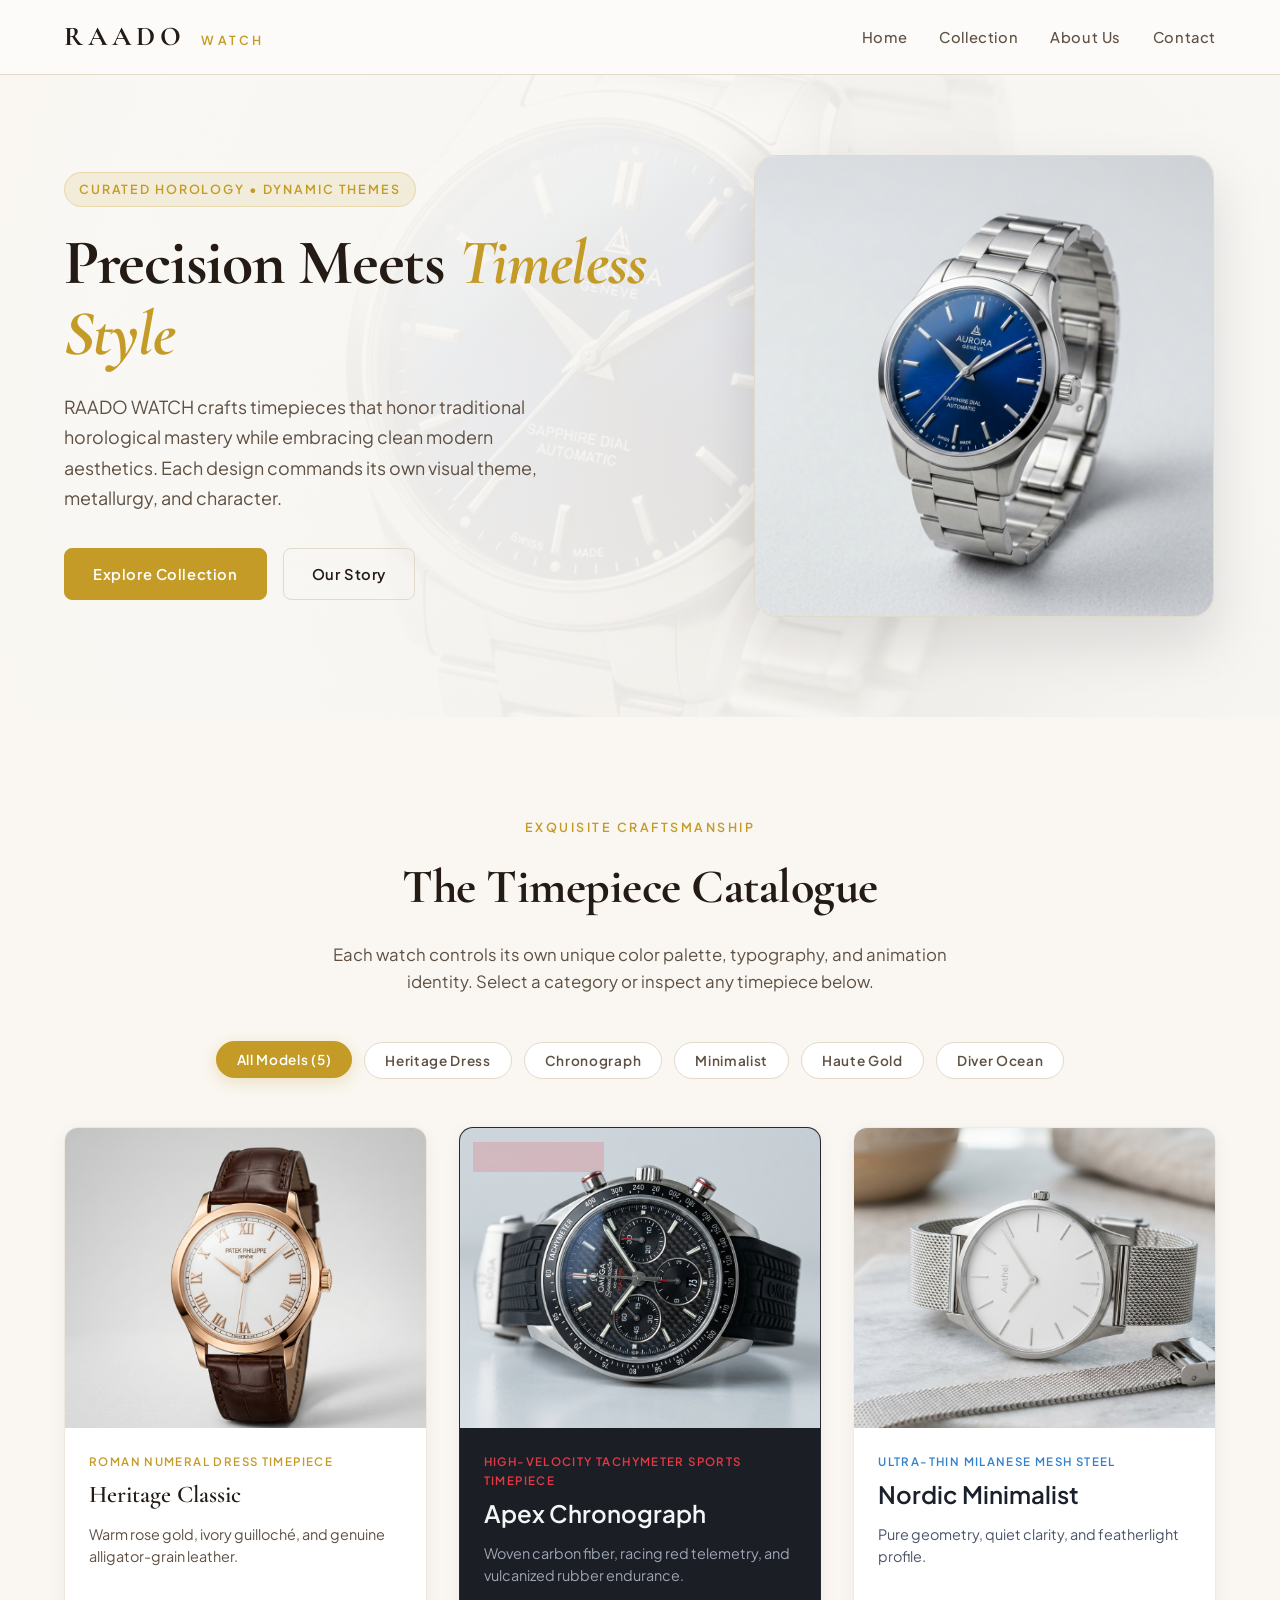
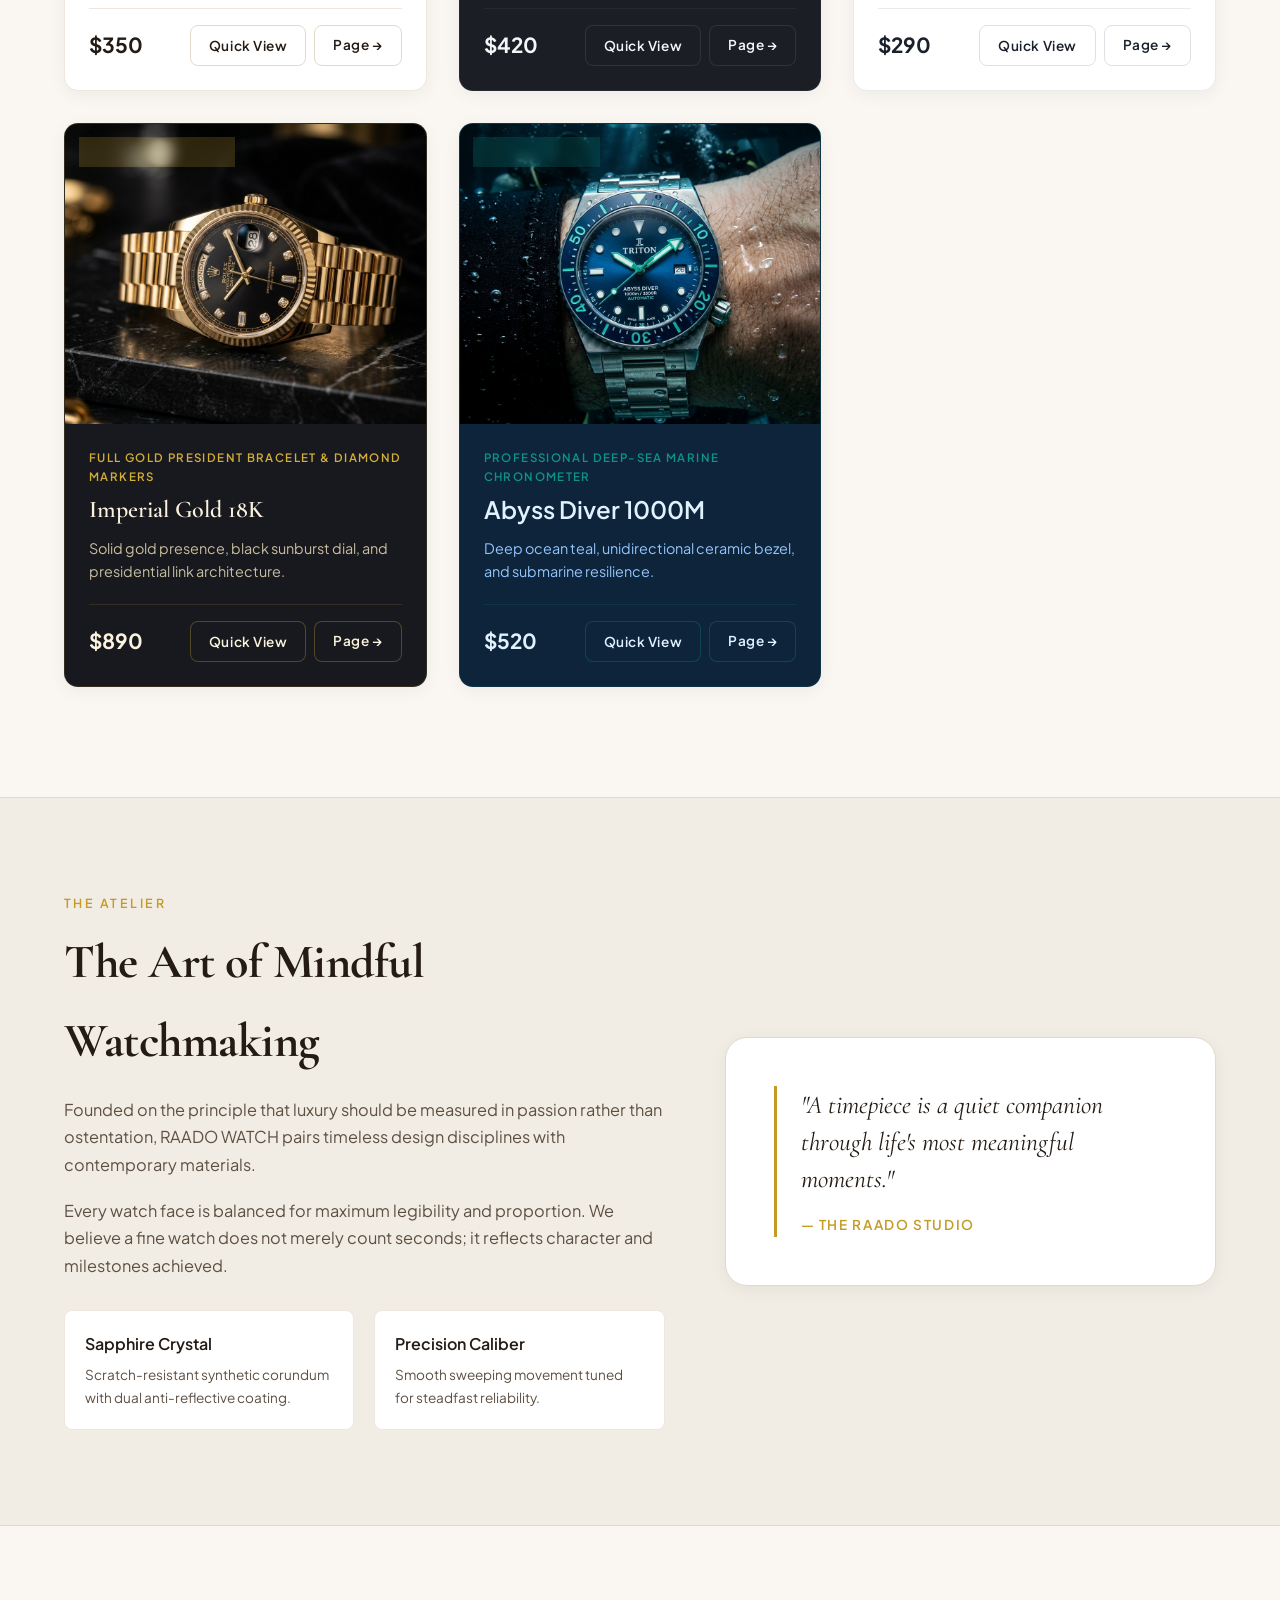
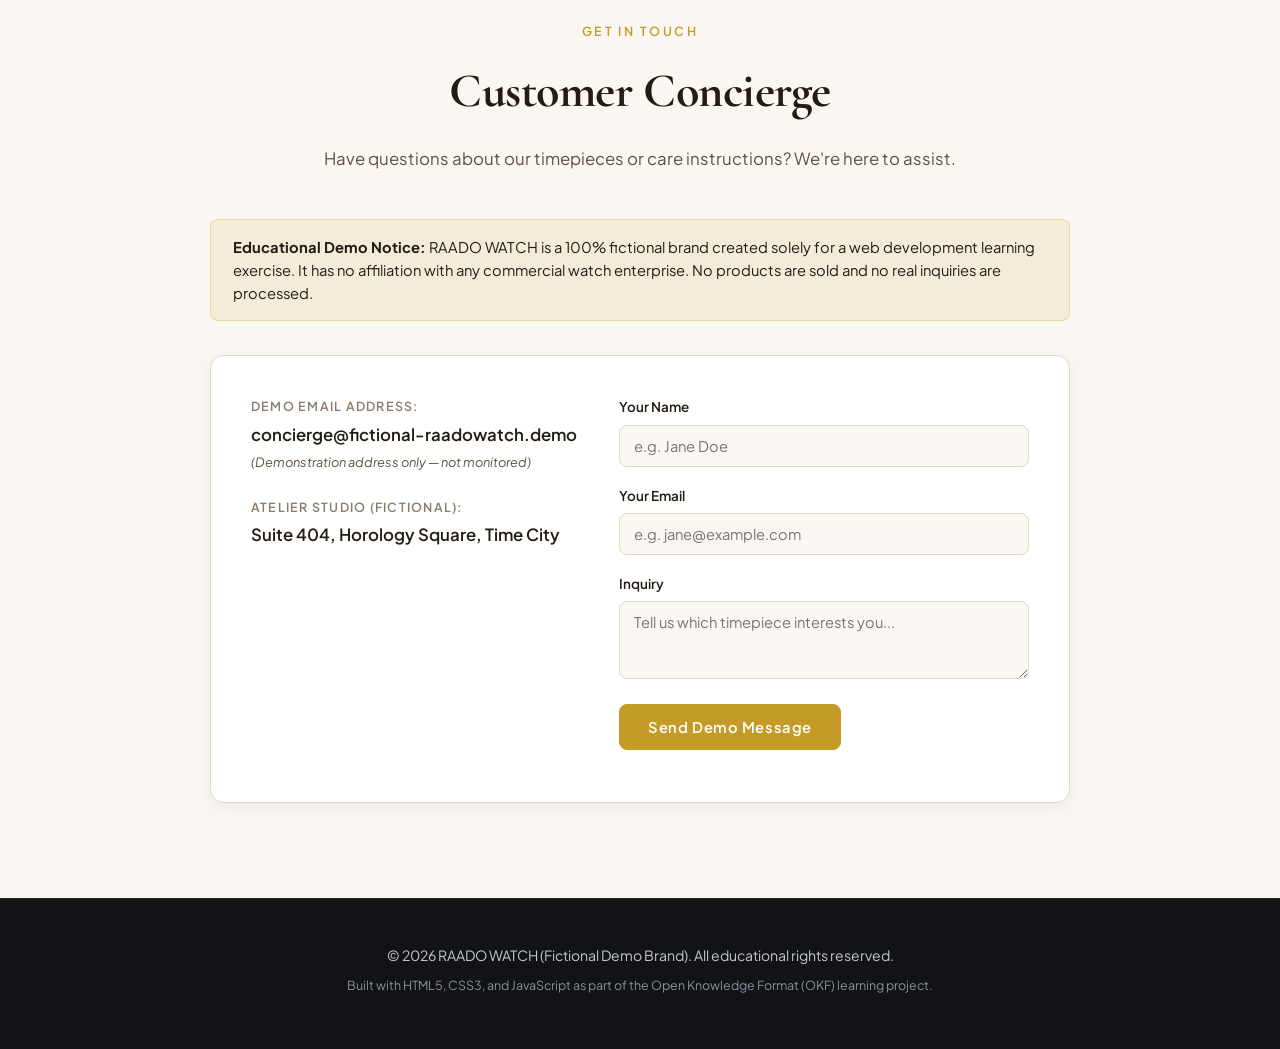
==== commit b257e432: "Implement dynamic watch-specific themes, 5-model catalogue, and dynamic product page" ====
--- a/index.html
+++ b/index.html
@@ -1,5 +1,5 @@
 <!DOCTYPE html>
-<html lang="en">
+<html lang="en" data-theme="classic">
 <head>
   <meta charset="UTF-8">
   <meta name="viewport" content="width=device-width, initial-scale=1.0">
@@ -12,20 +12,6 @@
   <link rel="stylesheet" href="styles.css">
 </head>
 <body>
-
-  <!-- Floating Live Horological Dial & Scroll Indicator -->
-  <aside class="scroll-time-badge" id="scroll-time-badge" aria-label="Live horological caliber indicator">
-    <div class="mini-clock-dial" aria-hidden="true">
-      <div class="mini-hand hand-hour" id="clock-hand-hour"></div>
-      <div class="mini-hand hand-minute" id="clock-hand-min"></div>
-      <div class="mini-hand hand-second" id="clock-hand-sec"></div>
-      <div class="mini-center-pin"></div>
-    </div>
-    <div class="time-meta">
-      <span class="time-live" id="live-time-display">10:10:00</span>
-      <span class="time-calibre" id="scroll-depth-display">0% SCROLL</span>
-    </div>
-  </aside>
 
   <!-- Navigation Bar -->
   <header class="site-header" id="site-header">
@@ -45,9 +31,8 @@
     </div>
   </header>
 
-  <!-- Hero Section with Background Video & Kinetic Typography -->
+  <!-- Hero Section -->
   <section class="hero-section" id="hero">
-    <!-- Background Video & Luxury Dark Golden Overlay -->
     <div class="hero-video-wrapper">
       <video class="hero-bg-video" id="hero-bg-video" autoplay muted loop playsinline poster="assets/images/hero-watch.jpg">
         <source src="assets/videos/hero-bg.mp4" type="video/mp4">
@@ -55,118 +40,60 @@
       <div class="hero-video-overlay"></div>
     </div>
 
-    <!-- Parallax Watermark Words in Hero -->
-    <div class="watermark-strip watermark-hero" id="watermark-hero" aria-hidden="true">
-      PRECISION &bull; HOROLOGY &bull; CALIBER &bull; TIMELESS &bull; RAADO ATELIER
-    </div>
-
     <div class="container hero-grid">
-      <div class="hero-content anim-reveal-up">
-        <span class="hero-badge">Curated Horology</span>
+      <div class="hero-content">
+        <span class="hero-badge">Curated Horology &bull; Dynamic Themes</span>
         <h1 class="hero-headline">
-          <span class="word-reveal">Precision</span> Meets 
-          <span class="word-reveal-accent">Timeless Style</span>
+          Precision Meets <span>Timeless Style</span>
         </h1>
         <p class="hero-intro">
-          RAADO WATCH crafts timepieces that honor traditional horological mastery while embracing clean modern aesthetics. Each second is an enduring statement of refined elegance.
+          RAADO WATCH crafts timepieces that honor traditional horological mastery while embracing clean modern aesthetics. Each design commands its own visual theme, metallurgy, and character.
         </p>
         <div class="hero-actions">
           <a href="#collection" class="btn btn-primary" id="explore-collection-btn">Explore Collection</a>
-          <a href="#about" class="btn btn-outline-light" id="learn-more-btn">Our Story</a>
-          <button class="video-toggle-btn" id="video-toggle-btn" aria-label="Pause or play ambient hero video">
-            <span class="video-btn-icon" id="video-btn-icon">⏸</span>
-            <span class="video-btn-label">Ambient Motion</span>
-          </button>
-        </div>
-      </div>
-      <div class="hero-image-wrapper anim-reveal-scale">
+          <a href="#about" class="btn btn-outline" id="learn-more-btn">Our Story</a>
+        </div>
+      </div>
+      <div class="hero-image-wrapper">
         <div class="image-frame" id="hero-image-frame">
           <img src="assets/images/hero-watch.jpg" alt="RAADO Signature Luxury Timepiece" class="hero-img zoomable-image" id="hero-watch-img" title="Click to view full screen">
-          <span class="image-zoom-hint" aria-hidden="true">🔍 Click to Expand</span>
-        </div>
-      </div>
-    </div>
-  </section>
-
-  <!-- Featured Collection Section with Scroll Parallax Words -->
+        </div>
+      </div>
+    </div>
+  </section>
+
+  <!-- Featured Collection Section with Category Filters -->
   <section class="collection-section" id="collection">
-    <!-- Animated Horizontal Words in Collection Background -->
-    <div class="watermark-strip watermark-collection" id="watermark-collection" aria-hidden="true">
-      CHRONOGRAPH &bull; CLASSIC DRESS &bull; MINIMALIST TITANIUM &bull; SAPPHIRE AUTOMATIC
-    </div>
-
     <div class="container">
-      <div class="section-header anim-on-scroll">
+      <div class="section-header">
         <span class="section-subtitle">Exquisite Craftsmanship</span>
-        <h2 class="section-title">Featured Timepieces</h2>
+        <h2 class="section-title">The Timepiece Catalogue</h2>
         <p class="section-description">
-          Discover our trio of signature designs, each engineered with exceptional balance, durability, and quiet luxury. Click any image or button to inspect.
-        </p>
-      </div>
-
+          Each watch controls its own unique color palette, typography, and animation identity. Select a category or inspect any timepiece below.
+        </p>
+      </div>
+
+      <!-- Live Category Filter Buttons -->
+      <div class="catalogue-filters" id="catalogue-filters">
+        <button class="filter-btn is-active" data-filter="all">All Models (5)</button>
+        <button class="filter-btn" data-filter="heritage">Heritage Dress</button>
+        <button class="filter-btn" data-filter="chronograph">Chronograph</button>
+        <button class="filter-btn" data-filter="minimal">Minimalist</button>
+        <button class="filter-btn" data-filter="luxury">Haute Gold</button>
+        <button class="filter-btn" data-filter="diver">Diver Ocean</button>
+      </div>
+
+      <!-- Dynamic Product Cards Grid -->
       <div class="product-grid" id="product-grid">
-        <!-- Product 1: Classic Watch -->
-        <article class="product-card anim-on-scroll" id="product-card-classic" data-delay="0">
-          <div class="product-image-container">
-            <img src="assets/images/classic-watch.jpg" alt="Classic Watch" class="product-image zoomable-image" loading="lazy" title="Click to expand high-res watch image">
-            <span class="product-tag">Bestseller</span>
-            <span class="image-hover-glass">🔍 Zoom View</span>
-          </div>
-          <div class="product-info">
-            <h3 class="product-name">Classic Watch</h3>
-            <p class="product-snippet">Rose-gold bezel, Roman numeral dial, and genuine alligator-texture calfskin strap.</p>
-            <div class="product-bottom">
-              <span class="product-price">$350</span>
-              <button class="btn btn-small view-details-btn" id="btn-view-classic" data-product="classic">View Details</button>
-            </div>
-          </div>
-        </article>
-
-        <!-- Product 2: Sport Watch -->
-        <article class="product-card anim-on-scroll" id="product-card-sport" data-delay="150">
-          <div class="product-image-container">
-            <img src="assets/images/sport-watch.jpg" alt="Sport Watch" class="product-image zoomable-image" loading="lazy" title="Click to expand high-res watch image">
-            <span class="product-tag">High Performance</span>
-            <span class="image-hover-glass">🔍 Zoom View</span>
-          </div>
-          <div class="product-info">
-            <h3 class="product-name">Sport Watch</h3>
-            <p class="product-snippet">Carbon fiber dial, precision tachymeter, and ergonomic waterproof rubber strap.</p>
-            <div class="product-bottom">
-              <span class="product-price">$420</span>
-              <button class="btn btn-small view-details-btn" id="btn-view-sport" data-product="sport">View Details</button>
-            </div>
-          </div>
-        </article>
-
-        <!-- Product 3: Minimalist Watch -->
-        <article class="product-card anim-on-scroll" id="product-card-minimalist" data-delay="300">
-          <div class="product-image-container">
-            <img src="assets/images/minimalist-watch.jpg" alt="Minimalist Watch" class="product-image zoomable-image" loading="lazy" title="Click to expand high-res watch image">
-            <span class="product-tag">Modern</span>
-            <span class="image-hover-glass">🔍 Zoom View</span>
-          </div>
-          <div class="product-info">
-            <h3 class="product-name">Minimalist Watch</h3>
-            <p class="product-snippet">Ultra-slim profile, clean monochrome dial, and stainless steel Milanese mesh band.</p>
-            <div class="product-bottom">
-              <span class="product-price">$290</span>
-              <button class="btn btn-small view-details-btn" id="btn-view-minimalist" data-product="minimalist">View Details</button>
-            </div>
-          </div>
-        </article>
-      </div>
-    </div>
-  </section>
-
-  <!-- About Us Section with Horology Quote -->
+        <!-- Rendered dynamically by script.js from products-data.js with HTML fallback -->
+      </div>
+    </div>
+  </section>
+
+  <!-- About Us Section -->
   <section class="about-section" id="about">
-    <div class="watermark-strip watermark-about" id="watermark-about" aria-hidden="true">
-      HOROLOGICAL TRADITION &bull; TIMELESS HARMONY &bull; RAADO STUDIOS
-    </div>
-
     <div class="container about-grid">
-      <div class="about-text anim-on-scroll">
+      <div class="about-text">
         <span class="section-subtitle">The Atelier</span>
         <h2 class="section-title">The Art of Mindful Watchmaking</h2>
         <p>
@@ -178,7 +105,7 @@
         <div class="about-highlights">
           <div class="highlight-item">
             <h4>Sapphire Crystal</h4>
-            <p>Scratch-resistant glass with dual anti-reflective coating.</p>
+            <p>Scratch-resistant synthetic corundum with dual anti-reflective coating.</p>
           </div>
           <div class="highlight-item">
             <h4>Precision Caliber</h4>
@@ -186,7 +113,7 @@
           </div>
         </div>
       </div>
-      <div class="about-card anim-on-scroll">
+      <div class="about-card">
         <div class="quote-box">
           <p class="quote-text">"A timepiece is a quiet companion through life's most meaningful moments."</p>
           <span class="quote-author">— The RAADO Studio</span>
@@ -198,7 +125,7 @@
   <!-- Contact & Fictional Disclaimer Section -->
   <section class="contact-section" id="contact">
     <div class="container contact-container">
-      <div class="section-header anim-on-scroll">
+      <div class="section-header">
         <span class="section-subtitle">Get In Touch</span>
         <h2 class="section-title">Customer Concierge</h2>
         <p class="section-description">
@@ -207,11 +134,11 @@
       </div>
 
       <!-- Fictional Brand Notice Banner -->
-      <div class="disclaimer-banner anim-on-scroll" id="disclaimer-banner">
+      <div class="disclaimer-banner" id="disclaimer-banner">
         <strong>Educational Demo Notice:</strong> RAADO WATCH is a 100% fictional brand created solely for a web development learning exercise. It has no affiliation with any commercial watch enterprise. No products are sold and no real inquiries are processed.
       </div>
 
-      <div class="contact-card anim-on-scroll">
+      <div class="contact-card">
         <div class="contact-details">
           <div class="contact-item">
             <span class="contact-label">Demo Email Address:</span>
@@ -254,17 +181,17 @@
     </div>
   </footer>
 
-  <!-- Product Details Modal -->
+  <!-- Product Details Themed Modal -->
   <div class="modal-backdrop" id="product-modal" aria-hidden="true" role="dialog" aria-labelledby="modal-title">
     <div class="modal-card">
       <button class="modal-close-btn" id="modal-close-btn" aria-label="Close product details">&times;</button>
       <div class="modal-body" id="modal-body">
-        <!-- Populated dynamically via script.js -->
+        <!-- Injected dynamically via script.js -->
       </div>
     </div>
   </div>
 
-  <!-- High-Res Image Lightbox Modal for Open Images View -->
+  <!-- Full-Screen Image Lightbox -->
   <div class="image-lightbox-backdrop" id="image-lightbox" aria-hidden="true" role="dialog" aria-label="Watch Image Inspection">
     <div class="lightbox-content">
       <button class="lightbox-close-btn" id="lightbox-close-btn" aria-label="Close image view">&times;</button>
@@ -273,6 +200,8 @@
     </div>
   </div>
 
+  <!-- Centralized Data Store & Client Logic -->
+  <script src="products-data.js"></script>
   <script src="script.js"></script>
 </body>
 </html>
--- a/styles.css
+++ b/styles.css
@@ -1,49 +1,181 @@
 /* ==========================================================================
-   RAADO WATCH — Modern Luxury Light Theme with Ambient Video & Animations
+   RAADO WATCH — Multi-Theme Horology Design System
+   Dynamic Theme Tokens, Layout, and Animation Engine
    ========================================================================== */
 
+/* --------------------------------------------------------------------------
+   Default / Global Root Variables (Base Luxury Light Palette)
+   -------------------------------------------------------------------------- */
 :root {
-  /* Color Palette */
-  --color-bg-primary: #fcfbf9;
-  --color-bg-secondary: #f4f2ee;
-  --color-surface: #ffffff;
-  --color-border: #e6e2da;
-  --color-border-subtle: #eeece6;
+  /* Default Theme Tokens */
+  --theme-bg: #fcfbf9;
+  --theme-bg-alt: #f4f2ee;
+  --theme-surface: #ffffff;
+  --theme-surface-hover: #faf9f6;
+  --theme-border: #e6e2da;
+  --theme-border-subtle: #eeece6;
   
-  --color-text-main: #18191b;
-  --color-text-muted: #5e636e;
-  --color-text-light: #8d929d;
-
-  --color-accent-gold: #b38e44;
-  --color-accent-gold-hover: #9c7833;
-  --color-accent-gold-soft: #f8f3e8;
-  
-  --color-dark: #121316;
-  --color-dark-hover: #26282e;
-
-  /* Typography */
+  --theme-text-primary: #18191b;
+  --theme-text-secondary: #5e636e;
+  --theme-text-muted: #8d929d;
+
+  --theme-accent: #b38e44;
+  --theme-accent-hover: #9c7833;
+  --theme-accent-soft: rgba(179, 142, 68, 0.12);
+  --theme-accent-glow: rgba(179, 142, 68, 0.25);
+
+  --theme-badge-bg: rgba(255, 255, 255, 0.92);
+  --theme-badge-text: #18191b;
+
   --font-serif: 'Cormorant Garamond', Georgia, serif;
   --font-sans: 'Plus Jakarta Sans', -apple-system, BlinkMacSystemFont, "Segoe UI", Roboto, sans-serif;
-
-  /* Spacing & Layout */
-  --container-max-width: 1180px;
+  --font-active-heading: var(--font-serif);
+
+  --container-max-width: 1200px;
+  --radius-xs: 4px;
   --radius-sm: 8px;
   --radius-md: 14px;
-  --radius-lg: 24px;
-  
-  /* Shadows */
-  --shadow-subtle: 0 4px 20px rgba(18, 19, 22, 0.04);
-  --shadow-medium: 0 12px 36px rgba(18, 19, 22, 0.08);
-  --shadow-elevated: 0 24px 50px rgba(18, 19, 22, 0.12);
-  --shadow-gold: 0 8px 25px rgba(179, 142, 68, 0.18);
-
-  /* Transitions */
-  --transition-fast: 0.22s cubic-bezier(0.16, 1, 0.3, 1);
-  --transition-smooth: 0.45s cubic-bezier(0.16, 1, 0.3, 1);
-  --transition-luxury: 0.8s cubic-bezier(0.16, 1, 0.3, 1);
-}
-
-/* Base Reset */
+  --radius-lg: 22px;
+  --radius-full: 9999px;
+
+  --shadow-subtle: 0 4px 18px rgba(18, 19, 22, 0.05);
+  --shadow-medium: 0 12px 32px rgba(18, 19, 22, 0.08);
+  --shadow-elevated: 0 24px 55px rgba(18, 19, 22, 0.12);
+
+  --ease-luxury: cubic-bezier(0.16, 1, 0.3, 1);
+  --transition-fast: 0.2s var(--ease-luxury);
+  --transition-smooth: 0.4s var(--ease-luxury);
+  --transition-theme: 0.5s var(--ease-luxury);
+}
+
+/* --------------------------------------------------------------------------
+   1. Theme: Classic / Heritage (Warm Ivory, Champagne Gold, Mocha Brown)
+   -------------------------------------------------------------------------- */
+[data-theme="classic"] {
+  --theme-bg: #faf7f2;
+  --theme-bg-alt: #f1ede4;
+  --theme-surface: #ffffff;
+  --theme-surface-hover: #fcfbf8;
+  --theme-border: #e2dac9;
+  --theme-border-subtle: #eee8dc;
+
+  --theme-text-primary: #241b14;
+  --theme-text-secondary: #5e5043;
+  --theme-text-muted: #8c7b6d;
+
+  --theme-accent: #c59b27;
+  --theme-accent-hover: #ab8318;
+  --theme-accent-soft: rgba(197, 155, 39, 0.12);
+  --theme-accent-glow: rgba(197, 155, 39, 0.25);
+
+  --theme-badge-bg: #f5eedf;
+  --theme-badge-text: #73540c;
+  --font-active-heading: var(--font-serif);
+}
+
+/* --------------------------------------------------------------------------
+   2. Theme: Sport / Chronograph (Carbon Black, Graphite, Racing Red)
+   -------------------------------------------------------------------------- */
+[data-theme="sport"] {
+  --theme-bg: #101114;
+  --theme-bg-alt: #16181e;
+  --theme-surface: #1b1e25;
+  --theme-surface-hover: #222630;
+  --theme-border: rgba(255, 255, 255, 0.09);
+  --theme-border-subtle: rgba(255, 255, 255, 0.05);
+
+  --theme-text-primary: #f4f5f7;
+  --theme-text-secondary: #9ea5b3;
+  --theme-text-muted: #676e7d;
+
+  --theme-accent: #e63946;
+  --theme-accent-hover: #cc2936;
+  --theme-accent-soft: rgba(230, 57, 70, 0.15);
+  --theme-accent-glow: rgba(230, 57, 70, 0.35);
+
+  --theme-badge-bg: rgba(230, 57, 70, 0.18);
+  --theme-badge-text: #ff7582;
+  --font-active-heading: var(--font-sans);
+}
+
+/* --------------------------------------------------------------------------
+   3. Theme: Minimalist (Studio White, Frosted Silver, Slate Grey)
+   -------------------------------------------------------------------------- */
+[data-theme="minimalist"] {
+  --theme-bg: #f8f9fa;
+  --theme-bg-alt: #edf0f2;
+  --theme-surface: #ffffff;
+  --theme-surface-hover: #f3f5f7;
+  --theme-border: #dde1e5;
+  --theme-border-subtle: #e9ecef;
+
+  --theme-text-primary: #1a202c;
+  --theme-text-secondary: #4a5568;
+  --theme-text-muted: #718096;
+
+  --theme-accent: #3182ce;
+  --theme-accent-hover: #2b6cb0;
+  --theme-accent-soft: rgba(49, 130, 206, 0.1);
+  --theme-accent-glow: rgba(49, 130, 206, 0.22);
+
+  --theme-badge-bg: #e2e8f0;
+  --theme-badge-text: #2d3748;
+  --font-active-heading: var(--font-sans);
+}
+
+/* --------------------------------------------------------------------------
+   4. Theme: Luxury Gold (Midnight Noir, 24K Yellow Gold, Champagne Shimmer)
+   -------------------------------------------------------------------------- */
+[data-theme="luxury-gold"] {
+  --theme-bg: #09090b;
+  --theme-bg-alt: #121216;
+  --theme-surface: #18181f;
+  --theme-surface-hover: #202029;
+  --theme-border: rgba(212, 175, 55, 0.3);
+  --theme-border-subtle: rgba(212, 175, 55, 0.15);
+
+  --theme-text-primary: #faf2dc;
+  --theme-text-secondary: #c9bf9e;
+  --theme-text-muted: #857c60;
+
+  --theme-accent: #d4af37;
+  --theme-accent-hover: #b89324;
+  --theme-accent-soft: rgba(212, 175, 55, 0.16);
+  --theme-accent-glow: rgba(212, 175, 55, 0.4);
+
+  --theme-badge-bg: rgba(212, 175, 55, 0.2);
+  --theme-badge-text: #f7e19e;
+  --font-active-heading: var(--font-serif);
+}
+
+/* --------------------------------------------------------------------------
+   5. Theme: Diver / Adventure (Deep Ocean Blue, Electric Teal, Submarine)
+   -------------------------------------------------------------------------- */
+[data-theme="diver"] {
+  --theme-bg: #06111d;
+  --theme-bg-alt: #0a1b2d;
+  --theme-surface: #0e243b;
+  --theme-surface-hover: #132e4b;
+  --theme-border: rgba(13, 148, 136, 0.3);
+  --theme-border-subtle: rgba(13, 148, 136, 0.15);
+
+  --theme-text-primary: #e0f2fe;
+  --theme-text-secondary: #93c5fd;
+  --theme-text-muted: #5b87ad;
+
+  --theme-accent: #0d9488;
+  --theme-accent-hover: #0f766e;
+  --theme-accent-soft: rgba(13, 148, 136, 0.18);
+  --theme-accent-glow: rgba(13, 148, 136, 0.38);
+
+  --theme-badge-bg: rgba(13, 148, 136, 0.22);
+  --theme-badge-text: #5eead4;
+  --font-active-heading: var(--font-sans);
+}
+
+/* ==========================================================================
+   Base Reset & Typography
+   ========================================================================== */
 *, *::before, *::after {
   box-sizing: border-box;
   margin: 0;
@@ -57,10 +189,11 @@
 
 body {
   font-family: var(--font-sans);
-  background-color: var(--color-bg-primary);
-  color: var(--color-text-main);
-  line-height: 1.6;
+  background-color: var(--theme-bg);
+  color: var(--theme-text-primary);
+  line-height: 1.65;
   -webkit-font-smoothing: antialiased;
+  transition: background-color var(--transition-theme), color var(--transition-theme);
   overflow-x: hidden;
 }
 
@@ -79,114 +212,13 @@
   cursor: pointer;
   border: none;
   background: none;
+  color: inherit;
 }
 
 .container {
   width: 90%;
   max-width: var(--container-max-width);
   margin: 0 auto;
-  position: relative;
-  z-index: 2;
-}
-
-/* ==========================================================================
-   Floating Live Horology Caliber & Scroll Time Widget
-   ========================================================================== */
-.scroll-time-badge {
-  position: fixed;
-  bottom: 24px;
-  right: 24px;
-  z-index: 120;
-  background: rgba(255, 255, 255, 0.88);
-  backdrop-filter: blur(14px);
-  -webkit-backdrop-filter: blur(14px);
-  border: 1px solid var(--color-border);
-  border-radius: 50px;
-  padding: 6px 16px 6px 8px;
-  display: flex;
-  align-items: center;
-  gap: 12px;
-  box-shadow: var(--shadow-medium);
-  transition: transform var(--transition-fast), box-shadow var(--transition-fast);
-  cursor: default;
-  user-select: none;
-}
-
-.scroll-time-badge:hover {
-  transform: translateY(-2px);
-  box-shadow: var(--shadow-elevated);
-}
-
-.mini-clock-dial {
-  width: 32px;
-  height: 32px;
-  border-radius: 50%;
-  border: 1.5px solid var(--color-accent-gold);
-  background: #ffffff;
-  position: relative;
-  box-shadow: inset 0 0 6px rgba(179, 142, 68, 0.15);
-}
-
-.mini-hand {
-  position: absolute;
-  bottom: 50%;
-  left: 50%;
-  transform-origin: bottom center;
-  border-radius: 2px;
-  transition: transform 0.05s linear;
-}
-
-.hand-hour {
-  width: 2px;
-  height: 9px;
-  background-color: var(--color-dark);
-  margin-left: -1px;
-}
-
-.hand-minute {
-  width: 1.5px;
-  height: 12px;
-  background-color: var(--color-dark);
-  margin-left: -0.75px;
-}
-
-.hand-second {
-  width: 1px;
-  height: 13px;
-  background-color: #d9534f;
-  margin-left: -0.5px;
-}
-
-.mini-center-pin {
-  position: absolute;
-  top: 50%;
-  left: 50%;
-  width: 4px;
-  height: 4px;
-  background-color: var(--color-accent-gold);
-  border-radius: 50%;
-  transform: translate(-50%, -50%);
-}
-
-.time-meta {
-  display: flex;
-  flex-direction: column;
-}
-
-.time-live {
-  font-size: 0.82rem;
-  font-weight: 700;
-  letter-spacing: 0.06em;
-  color: var(--color-dark);
-  font-family: var(--font-sans);
-}
-
-.time-calibre {
-  font-size: 0.65rem;
-  font-weight: 600;
-  text-transform: uppercase;
-  letter-spacing: 0.12em;
-  color: var(--color-accent-gold);
 }
 
 /* ==========================================================================
@@ -196,11 +228,17 @@
   position: sticky;
   top: 0;
   z-index: 100;
-  background-color: rgba(252, 251, 249, 0.92);
-  backdrop-filter: blur(16px);
-  -webkit-backdrop-filter: blur(16px);
-  border-bottom: 1px solid var(--color-border);
+  background-color: rgba(252, 251, 249, 0.94);
+  backdrop-filter: blur(14px);
+  -webkit-backdrop-filter: blur(14px);
+  border-bottom: 1px solid var(--theme-border);
   transition: all var(--transition-fast);
+}
+
+body[data-theme="sport"] .site-header,
+body[data-theme="luxury-gold"] .site-header,
+body[data-theme="diver"] .site-header {
+  background-color: rgba(10, 12, 16, 0.92);
 }
 
 .nav-container {
@@ -215,7 +253,7 @@
   font-size: 1.7rem;
   font-weight: 700;
   letter-spacing: 0.18em;
-  color: var(--color-dark);
+  color: var(--theme-text-primary);
   text-transform: uppercase;
 }
 
@@ -223,9 +261,9 @@
   font-family: var(--font-sans);
   font-size: 0.78rem;
   letter-spacing: 0.25em;
-  font-weight: 500;
-  color: var(--color-accent-gold);
-  margin-left: 4px;
+  font-weight: 600;
+  color: var(--theme-accent);
+  margin-left: 5px;
 }
 
 .nav-links {
@@ -237,7 +275,7 @@
 .nav-link {
   font-size: 0.92rem;
   font-weight: 500;
-  color: var(--color-text-muted);
+  color: var(--theme-text-secondary);
   letter-spacing: 0.04em;
   transition: color var(--transition-fast);
   position: relative;
@@ -246,7 +284,7 @@
 
 .nav-link:hover,
 .nav-link.active {
-  color: var(--color-dark);
+  color: var(--theme-text-primary);
 }
 
 .nav-link::after {
@@ -256,7 +294,7 @@
   bottom: 0;
   width: 0%;
   height: 2px;
-  background-color: var(--color-accent-gold);
+  background-color: var(--theme-accent);
   transition: width var(--transition-fast);
 }
 
@@ -271,7 +309,6 @@
   justify-content: space-between;
   width: 28px;
   height: 20px;
-  background: transparent;
   padding: 0;
 }
 
@@ -279,65 +316,24 @@
   display: block;
   width: 100%;
   height: 2px;
-  background-color: var(--color-dark);
+  background-color: var(--theme-text-primary);
   transition: all var(--transition-fast);
 }
 
 /* ==========================================================================
-   Kinetic Watermark Background Words (Time & Horology Parallax)
-   ========================================================================== */
-.watermark-strip {
-  position: absolute;
-  left: 0;
-  width: 200%;
-  font-family: var(--font-serif);
-  font-size: clamp(3.2rem, 7vw, 7.5rem);
-  font-weight: 700;
-  text-transform: uppercase;
-  letter-spacing: 0.2em;
-  color: rgba(179, 142, 68, 0.05);
-  white-space: nowrap;
-  user-select: none;
-  pointer-events: none;
-  z-index: 1;
-  will-change: transform;
-  line-height: 1;
-}
-
-.watermark-hero {
-  top: 18%;
-  color: rgba(179, 142, 68, 0.08);
-}
-
-.watermark-collection {
-  top: 40px;
-  color: rgba(18, 19, 22, 0.035);
-}
-
-.watermark-about {
-  top: 50px;
-  color: rgba(179, 142, 68, 0.06);
-}
-
-/* ==========================================================================
-   Hero Section with Ambient Background Video
+   Hero Section
    ========================================================================== */
 .hero-section {
   position: relative;
-  min-height: 640px;
-  padding: 90px 0 110px;
+  padding: 80px 0 100px;
   overflow: hidden;
-  display: flex;
-  align-items: center;
-  background-color: var(--color-bg-primary);
+  background: linear-gradient(180deg, var(--theme-bg) 0%, var(--theme-bg-alt) 100%);
+  transition: background var(--transition-theme);
 }
 
 .hero-video-wrapper {
   position: absolute;
-  top: 0;
-  left: 0;
-  width: 100%;
-  height: 100%;
+  inset: 0;
   z-index: 1;
   pointer-events: none;
   overflow: hidden;
@@ -347,15 +343,20 @@
   width: 100%;
   height: 100%;
   object-fit: cover;
-  opacity: 0.35;
-  filter: contrast(1.2) brightness(0.96) grayscale(25%);
-  transition: opacity var(--transition-smooth);
+  opacity: 0.25;
+  filter: contrast(1.15) brightness(0.95);
 }
 
 .hero-video-overlay {
   position: absolute;
   inset: 0;
-  background: radial-gradient(circle at 65% 50%, rgba(252, 251, 249, 0.6) 0%, rgba(252, 251, 249, 0.9) 65%, var(--color-bg-primary) 100%);
+  background: radial-gradient(circle at 65% 50%, rgba(250, 248, 245, 0.6) 0%, rgba(250, 248, 245, 0.92) 75%, var(--theme-bg) 100%);
+}
+
+body[data-theme="sport"] .hero-video-overlay,
+body[data-theme="luxury-gold"] .hero-video-overlay,
+body[data-theme="diver"] .hero-video-overlay {
+  background: radial-gradient(circle at 65% 50%, rgba(6, 9, 14, 0.45) 0%, rgba(6, 9, 14, 0.88) 75%, var(--theme-bg) 100%);
 }
 
 .hero-grid {
@@ -363,48 +364,43 @@
   grid-template-columns: 1.15fr 0.85fr;
   gap: 60px;
   align-items: center;
+  position: relative;
+  z-index: 2;
 }
 
 .hero-badge {
   display: inline-block;
   padding: 6px 14px;
-  background-color: var(--color-accent-gold-soft);
-  color: var(--color-accent-gold-hover);
+  background-color: var(--theme-accent-soft);
+  color: var(--theme-accent);
   font-size: 0.78rem;
   font-weight: 600;
   text-transform: uppercase;
   letter-spacing: 0.15em;
-  border-radius: 50px;
-  margin-bottom: 22px;
-  border: 1px solid rgba(179, 142, 68, 0.3);
-  backdrop-filter: blur(8px);
+  border-radius: var(--radius-full);
+  margin-bottom: 20px;
+  border: 1px solid var(--theme-accent-glow);
 }
 
 .hero-headline {
-  font-family: var(--font-serif);
-  font-size: 3.6rem;
+  font-family: var(--font-active-heading);
+  font-size: clamp(2.8rem, 5vw, 4.2rem);
   line-height: 1.12;
   font-weight: 700;
-  color: var(--color-dark);
+  color: var(--theme-text-primary);
   margin-bottom: 22px;
   letter-spacing: -0.02em;
 }
 
-.word-reveal {
-  display: inline-block;
-  position: relative;
-}
-
-.word-reveal-accent {
-  color: var(--color-accent-gold);
+.hero-headline span {
+  color: var(--theme-accent);
   font-style: italic;
-  font-weight: 600;
 }
 
 .hero-intro {
   font-size: 1.12rem;
-  color: var(--color-text-muted);
-  margin-bottom: 36px;
+  color: var(--theme-text-secondary);
+  margin-bottom: 34px;
   line-height: 1.7;
   max-width: 500px;
 }
@@ -416,27 +412,6 @@
   flex-wrap: wrap;
 }
 
-.video-toggle-btn {
-  display: inline-flex;
-  align-items: center;
-  gap: 8px;
-  padding: 11px 18px;
-  font-size: 0.82rem;
-  font-weight: 600;
-  color: var(--color-dark);
-  background: rgba(255, 255, 255, 0.75);
-  border: 1px solid var(--color-border);
-  border-radius: var(--radius-sm);
-  backdrop-filter: blur(8px);
-  transition: all var(--transition-fast);
-}
-
-.video-toggle-btn:hover {
-  background: var(--color-surface);
-  border-color: var(--color-dark);
-  transform: translateY(-1px);
-}
-
 .hero-image-wrapper {
   display: flex;
   justify-content: center;
@@ -446,51 +421,30 @@
 .image-frame {
   position: relative;
   width: 100%;
-  max-width: 440px;
+  max-width: 460px;
   border-radius: var(--radius-lg);
   overflow: hidden;
   box-shadow: var(--shadow-elevated);
-  background: var(--color-surface);
-  border: 1px solid var(--color-border);
+  background: var(--theme-surface);
+  border: 1px solid var(--theme-border);
   transition: transform var(--transition-smooth), box-shadow var(--transition-smooth);
   cursor: pointer;
 }
 
 .image-frame:hover {
-  transform: translateY(-6px) scale(1.01);
-  box-shadow: 0 28px 60px rgba(18, 19, 22, 0.16);
+  transform: translateY(-6px);
+  box-shadow: 0 28px 60px rgba(0, 0, 0, 0.2);
 }
 
 .hero-img {
   width: 100%;
-  height: 450px;
+  height: 460px;
   object-fit: cover;
-  transition: transform 0.6s cubic-bezier(0.16, 1, 0.3, 1);
+  transition: transform 0.6s var(--ease-luxury);
 }
 
 .image-frame:hover .hero-img {
-  transform: scale(1.05);
-}
-
-.image-zoom-hint {
-  position: absolute;
-  bottom: 14px;
-  right: 14px;
-  background: rgba(18, 19, 22, 0.75);
-  backdrop-filter: blur(6px);
-  color: #ffffff;
-  font-size: 0.74rem;
-  font-weight: 600;
-  padding: 5px 12px;
-  border-radius: 50px;
-  opacity: 0;
-  transform: translateY(6px);
-  transition: all var(--transition-fast);
-}
-
-.image-frame:hover .image-zoom-hint {
-  opacity: 1;
-  transform: translateY(0);
+  transform: scale(1.04);
 }
 
 /* ==========================================================================
@@ -500,6 +454,7 @@
   display: inline-flex;
   align-items: center;
   justify-content: center;
+  gap: 8px;
   padding: 13px 28px;
   font-size: 0.92rem;
   font-weight: 600;
@@ -509,66 +464,65 @@
 }
 
 .btn-primary {
-  background-color: var(--color-dark);
+  background-color: var(--theme-accent);
   color: #ffffff;
-  border: 1px solid var(--color-dark);
+  border: 1px solid var(--theme-accent);
+}
+
+body[data-theme="luxury-gold"] .btn-primary {
+  color: #0a0a0c;
 }
 
 .btn-primary:hover {
-  background-color: var(--color-dark-hover);
-  box-shadow: 0 8px 22px rgba(18, 19, 22, 0.18);
-  transform: translateY(-2px);
-}
-
-.btn-outline-light {
-  background-color: rgba(255, 255, 255, 0.8);
-  color: var(--color-dark);
-  border: 1px solid var(--color-border);
-  backdrop-filter: blur(6px);
-}
-
-.btn-outline-light:hover {
-  border-color: var(--color-dark);
-  background-color: #ffffff;
+  background-color: var(--theme-accent-hover);
+  border-color: var(--theme-accent-hover);
+  box-shadow: 0 8px 24px var(--theme-accent-glow);
   transform: translateY(-2px);
 }
 
 .btn-outline {
   background-color: transparent;
-  color: var(--color-dark);
-  border: 1px solid var(--color-border);
+  color: var(--theme-text-primary);
+  border: 1px solid var(--theme-border);
 }
 
 .btn-outline:hover {
-  border-color: var(--color-dark);
-  background-color: var(--color-surface);
+  border-color: var(--theme-text-primary);
+  background-color: var(--theme-surface);
+  transform: translateY(-2px);
 }
 
 .btn-small {
-  padding: 9px 20px;
+  padding: 8px 18px;
   font-size: 0.85rem;
-  background-color: var(--color-surface);
-  border: 1px solid var(--color-border);
-  color: var(--color-dark);
   border-radius: var(--radius-sm);
   font-weight: 600;
+  border: 1px solid var(--theme-border);
+  background-color: var(--theme-surface);
+  color: var(--theme-text-primary);
 }
 
 .btn-small:hover {
-  background-color: var(--color-dark);
+  background-color: var(--theme-accent);
   color: #ffffff;
-  border-color: var(--color-dark);
+  border-color: var(--theme-accent);
   transform: translateY(-1px);
 }
 
 /* ==========================================================================
-   Section Headers
+   Catalogue Section & Filter System (Step 3)
    ========================================================================== */
+.collection-section {
+  padding: 100px 0 110px;
+  background-color: var(--theme-bg);
+  position: relative;
+  transition: background-color var(--transition-theme);
+}
+
 .section-header {
   text-align: center;
-  max-width: 640px;
-  margin: 0 auto 56px;
-  position: relative;
+  max-width: 680px;
+  margin: 0 auto 46px;
 }
 
 .section-subtitle {
@@ -577,43 +531,69 @@
   font-size: 0.78rem;
   letter-spacing: 0.2em;
   font-weight: 600;
-  color: var(--color-accent-gold);
+  color: var(--theme-accent);
   margin-bottom: 10px;
 }
 
 .section-title {
-  font-family: var(--font-serif);
-  font-size: 2.75rem;
+  font-family: var(--font-active-heading);
+  font-size: clamp(2.2rem, 4vw, 3rem);
   font-weight: 700;
-  color: var(--color-dark);
+  color: var(--theme-text-primary);
   margin-bottom: 14px;
   letter-spacing: -0.01em;
 }
 
 .section-description {
-  color: var(--color-text-muted);
+  color: var(--theme-text-secondary);
   font-size: 1.05rem;
 }
 
-/* ==========================================================================
-   Featured Products Collection (with Smooth Open Animations)
-   ========================================================================== */
-.collection-section {
-  position: relative;
-  padding: 105px 0 115px;
-  background-color: var(--color-bg-primary);
-  overflow: hidden;
-}
-
+/* Category Filter Bar */
+.catalogue-filters {
+  display: flex;
+  justify-content: center;
+  gap: 12px;
+  margin-bottom: 48px;
+  flex-wrap: wrap;
+}
+
+.filter-btn {
+  padding: 9px 20px;
+  font-size: 0.85rem;
+  font-weight: 600;
+  letter-spacing: 0.05em;
+  border-radius: var(--radius-full);
+  background: var(--theme-surface);
+  border: 1px solid var(--theme-border);
+  color: var(--theme-text-secondary);
+  transition: all var(--transition-fast);
+}
+
+.filter-btn:hover,
+.filter-btn.is-active {
+  background: var(--theme-accent);
+  color: #ffffff;
+  border-color: var(--theme-accent);
+  box-shadow: 0 4px 16px var(--theme-accent-glow);
+  transform: translateY(-1px);
+}
+
+body[data-theme="luxury-gold"] .filter-btn:hover,
+body[data-theme="luxury-gold"] .filter-btn.is-active {
+  color: #0a0a0c;
+}
+
+/* Product Grid (Responsive for 5 watches) */
 .product-grid {
   display: grid;
   grid-template-columns: repeat(3, 1fr);
-  gap: 34px;
+  gap: 32px;
 }
 
 .product-card {
-  background: var(--color-surface);
-  border: 1px solid var(--color-border-subtle);
+  background: var(--theme-surface);
+  border: 1px solid var(--theme-border-subtle);
   border-radius: var(--radius-md);
   overflow: hidden;
   box-shadow: var(--shadow-subtle);
@@ -626,14 +606,14 @@
 .product-card:hover {
   transform: translateY(-8px);
   box-shadow: var(--shadow-medium);
-  border-color: var(--color-border);
+  border-color: var(--theme-accent);
 }
 
 .product-image-container {
   position: relative;
-  background-color: #f7f6f4;
+  background-color: var(--theme-bg-alt);
   overflow: hidden;
-  height: 310px;
+  height: 300px;
   cursor: pointer;
 }
 
@@ -641,69 +621,58 @@
   width: 100%;
   height: 100%;
   object-fit: cover;
-  transition: transform 0.55s cubic-bezier(0.16, 1, 0.3, 1);
+  transition: transform 0.6s var(--ease-luxury);
 }
 
 .product-card:hover .product-image {
   transform: scale(1.06);
-}
-
-.image-hover-glass {
-  position: absolute;
-  inset: 0;
-  background: rgba(18, 19, 22, 0.25);
-  backdrop-filter: blur(2px);
-  color: #ffffff;
-  font-size: 0.85rem;
-  font-weight: 600;
-  letter-spacing: 0.05em;
-  display: flex;
-  align-items: center;
-  justify-content: center;
-  opacity: 0;
-  transition: opacity var(--transition-fast);
-}
-
-.product-image-container:hover .image-hover-glass {
-  opacity: 1;
 }
 
 .product-tag {
   position: absolute;
   top: 14px;
   left: 14px;
-  background-color: rgba(255, 255, 255, 0.92);
+  background-color: var(--theme-badge-bg);
   backdrop-filter: blur(6px);
   font-size: 0.72rem;
   font-weight: 600;
   text-transform: uppercase;
   letter-spacing: 0.08em;
-  padding: 4px 10px;
-  border-radius: 4px;
-  color: var(--color-dark);
-  border: 1px solid rgba(0, 0, 0, 0.06);
+  padding: 4px 12px;
+  border-radius: var(--radius-xs);
+  color: var(--theme-badge-text);
+  border: 1px solid var(--theme-border-subtle);
   z-index: 2;
 }
 
 .product-info {
-  padding: 26px;
+  padding: 24px;
   display: flex;
   flex-direction: column;
   flex-grow: 1;
 }
 
+.product-category-tag {
+  font-size: 0.72rem;
+  text-transform: uppercase;
+  letter-spacing: 0.12em;
+  color: var(--theme-accent);
+  font-weight: 600;
+  margin-bottom: 4px;
+}
+
 .product-name {
-  font-family: var(--font-serif);
-  font-size: 1.55rem;
-  font-weight: 600;
-  color: var(--color-dark);
+  font-family: var(--font-active-heading);
+  font-size: 1.5rem;
+  font-weight: 600;
+  color: var(--theme-text-primary);
   margin-bottom: 8px;
 }
 
 .product-snippet {
-  font-size: 0.92rem;
-  color: var(--color-text-muted);
-  line-height: 1.6;
+  font-size: 0.9rem;
+  color: var(--theme-text-secondary);
+  line-height: 1.55;
   margin-bottom: 22px;
   flex-grow: 1;
 }
@@ -712,27 +681,257 @@
   display: flex;
   align-items: center;
   justify-content: space-between;
-  border-top: 1px solid var(--color-border-subtle);
-  padding-top: 18px;
+  border-top: 1px solid var(--theme-border-subtle);
+  padding-top: 16px;
+  gap: 10px;
 }
 
 .product-price {
   font-size: 1.3rem;
   font-weight: 700;
-  color: var(--color-dark);
-  font-family: var(--font-sans);
+  color: var(--theme-text-primary);
+}
+
+.product-actions-wrap {
+  display: flex;
+  gap: 8px;
+}
+
+/* ==========================================================================
+   Product Detail Page Styles (Step 4 — product.html)
+   ========================================================================== */
+.product-page-section {
+  padding: 60px 0 100px;
+  background-color: var(--theme-bg);
+  min-height: 85vh;
+  transition: background-color var(--transition-theme);
+}
+
+.breadcrumb-nav {
+  display: flex;
+  align-items: center;
+  gap: 10px;
+  font-size: 0.85rem;
+  color: var(--theme-text-secondary);
+  margin-bottom: 36px;
+}
+
+.breadcrumb-nav a {
+  transition: color var(--transition-fast);
+}
+
+.breadcrumb-nav a:hover {
+  color: var(--theme-accent);
+}
+
+.product-detail-layout {
+  display: grid;
+  grid-template-columns: 1.05fr 0.95fr;
+  gap: 60px;
+  align-items: start;
+}
+
+/* Product Gallery */
+.gallery-column {
+  position: sticky;
+  top: 100px;
+}
+
+.gallery-main-view {
+  position: relative;
+  background-color: var(--theme-surface);
+  border: 1px solid var(--theme-border);
+  border-radius: var(--radius-lg);
+  overflow: hidden;
+  box-shadow: var(--shadow-medium);
+  margin-bottom: 18px;
+}
+
+.gallery-main-img {
+  width: 100%;
+  height: 480px;
+  object-fit: cover;
+  transition: transform 0.5s var(--ease-luxury), opacity 0.3s ease;
+  cursor: zoom-in;
+}
+
+.gallery-main-img:hover {
+  transform: scale(1.03);
+}
+
+.gallery-thumbnails {
+  display: flex;
+  gap: 14px;
+}
+
+.gallery-thumb-btn {
+  width: 90px;
+  height: 90px;
+  border-radius: var(--radius-sm);
+  overflow: hidden;
+  border: 2px solid var(--theme-border);
+  background: var(--theme-surface);
+  cursor: pointer;
+  padding: 0;
+  transition: all var(--transition-fast);
+}
+
+.gallery-thumb-btn img {
+  width: 100%;
+  height: 100%;
+  object-fit: cover;
+}
+
+.gallery-thumb-btn:hover,
+.gallery-thumb-btn.is-active {
+  border-color: var(--theme-accent);
+  box-shadow: 0 4px 12px var(--theme-accent-glow);
+  transform: translateY(-2px);
+}
+
+/* Product Info Sheet */
+.product-detail-info {
+  background: var(--theme-surface);
+  border: 1px solid var(--theme-border);
+  border-radius: var(--radius-lg);
+  padding: 44px;
+  box-shadow: var(--shadow-subtle);
+}
+
+.theme-pill-badge {
+  display: inline-block;
+  padding: 5px 14px;
+  border-radius: var(--radius-full);
+  background: var(--theme-accent-soft);
+  color: var(--theme-accent);
+  font-size: 0.76rem;
+  font-weight: 700;
+  text-transform: uppercase;
+  letter-spacing: 0.15em;
+  margin-bottom: 16px;
+  border: 1px solid var(--theme-accent-glow);
+}
+
+.detail-title {
+  font-family: var(--font-active-heading);
+  font-size: clamp(2.4rem, 4vw, 3.2rem);
+  font-weight: 700;
+  color: var(--theme-text-primary);
+  line-height: 1.15;
+  margin-bottom: 8px;
+}
+
+.detail-subtitle {
+  font-size: 1.05rem;
+  color: var(--theme-accent);
+  font-weight: 600;
+  margin-bottom: 18px;
+}
+
+.detail-price-box {
+  display: flex;
+  align-items: baseline;
+  gap: 12px;
+  margin-bottom: 24px;
+  padding-bottom: 20px;
+  border-bottom: 1px solid var(--theme-border-subtle);
+}
+
+.detail-price {
+  font-size: 2.2rem;
+  font-weight: 700;
+  color: var(--theme-text-primary);
+}
+
+.detail-availability {
+  font-size: 0.82rem;
+  font-weight: 600;
+  color: #16a34a;
+  text-transform: uppercase;
+  letter-spacing: 0.08em;
+}
+
+.detail-description {
+  font-size: 1.02rem;
+  color: var(--theme-text-secondary);
+  line-height: 1.7;
+  margin-bottom: 32px;
+}
+
+/* Specifications Table */
+.specs-section h3 {
+  font-family: var(--font-active-heading);
+  font-size: 1.35rem;
+  color: var(--theme-text-primary);
+  margin-bottom: 14px;
+}
+
+.specs-table {
+  width: 100%;
+  border-collapse: collapse;
+  margin-bottom: 36px;
+}
+
+.specs-table tr {
+  border-bottom: 1px solid var(--theme-border-subtle);
+}
+
+.specs-table th {
+  text-align: left;
+  padding: 11px 0;
+  font-size: 0.88rem;
+  font-weight: 500;
+  color: var(--theme-text-secondary);
+  width: 42%;
+}
+
+.specs-table td {
+  text-align: right;
+  padding: 11px 0;
+  font-size: 0.92rem;
+  font-weight: 600;
+  color: var(--theme-text-primary);
+}
+
+.detail-actions {
+  display: flex;
+  gap: 16px;
+  flex-wrap: wrap;
+}
+
+/* Error fallback card */
+.product-error-card {
+  text-align: center;
+  max-width: 540px;
+  margin: 60px auto;
+  padding: 48px;
+  background: var(--theme-surface);
+  border: 1px solid var(--theme-border);
+  border-radius: var(--radius-md);
+  box-shadow: var(--shadow-medium);
+}
+
+.product-error-card h2 {
+  font-family: var(--font-serif);
+  font-size: 2rem;
+  color: var(--theme-text-primary);
+  margin-bottom: 12px;
+}
+
+.product-error-card p {
+  color: var(--theme-text-secondary);
+  margin-bottom: 24px;
 }
 
 /* ==========================================================================
    About Us Section
    ========================================================================== */
 .about-section {
-  position: relative;
-  padding: 105px 0;
-  background-color: var(--color-bg-secondary);
-  border-top: 1px solid var(--color-border);
-  border-bottom: 1px solid var(--color-border);
-  overflow: hidden;
+  padding: 95px 0;
+  background-color: var(--theme-bg-alt);
+  border-top: 1px solid var(--theme-border);
+  border-bottom: 1px solid var(--theme-border);
+  transition: background-color var(--transition-theme);
 }
 
 .about-grid {
@@ -743,9 +942,9 @@
 }
 
 .about-text p {
-  color: var(--color-text-muted);
+  color: var(--theme-text-secondary);
   margin-bottom: 18px;
-  font-size: 1.05rem;
+  font-size: 1.02rem;
   line-height: 1.7;
 }
 
@@ -753,40 +952,34 @@
   display: grid;
   grid-template-columns: 1fr 1fr;
   gap: 20px;
-  margin-top: 32px;
+  margin-top: 30px;
 }
 
 .highlight-item {
-  background: var(--color-surface);
-  padding: 22px;
+  background: var(--theme-surface);
+  padding: 20px;
   border-radius: var(--radius-sm);
-  border: 1px solid var(--color-border-subtle);
-  box-shadow: var(--shadow-subtle);
-  transition: transform var(--transition-fast);
-}
-
-.highlight-item:hover {
-  transform: translateY(-3px);
+  border: 1px solid var(--theme-border-subtle);
 }
 
 .highlight-item h4 {
-  font-size: 1.02rem;
-  font-weight: 600;
-  color: var(--color-dark);
+  font-size: 1rem;
+  font-weight: 600;
+  color: var(--theme-text-primary);
   margin-bottom: 6px;
 }
 
 .highlight-item p {
-  font-size: 0.88rem;
-  color: var(--color-text-muted);
+  font-size: 0.85rem;
+  color: var(--theme-text-secondary);
   margin-bottom: 0;
 }
 
 .about-card {
-  background: var(--color-surface);
-  border: 1px solid var(--color-border);
+  background: var(--theme-surface);
+  border: 1px solid var(--theme-border);
   border-radius: var(--radius-lg);
-  padding: 50px;
+  padding: 48px;
   box-shadow: var(--shadow-subtle);
   display: flex;
   align-items: center;
@@ -794,24 +987,24 @@
 }
 
 .quote-box {
-  border-left: 3px solid var(--color-accent-gold);
-  padding-left: 26px;
+  border-left: 3px solid var(--theme-accent);
+  padding-left: 24px;
 }
 
 .quote-text {
   font-family: var(--font-serif);
-  font-size: 1.7rem;
+  font-size: 1.6rem;
   font-style: italic;
   line-height: 1.45;
-  color: var(--color-dark);
-  margin-bottom: 16px;
+  color: var(--theme-text-primary);
+  margin-bottom: 14px;
 }
 
 .quote-author {
-  font-size: 0.88rem;
+  font-size: 0.85rem;
   text-transform: uppercase;
-  letter-spacing: 0.14em;
-  color: var(--color-accent-gold);
+  letter-spacing: 0.12em;
+  color: var(--theme-accent);
   font-weight: 600;
 }
 
@@ -819,8 +1012,9 @@
    Contact Section & Disclaimer Banner
    ========================================================================== */
 .contact-section {
-  padding: 105px 0;
-  position: relative;
+  padding: 95px 0;
+  background-color: var(--theme-bg);
+  transition: background-color var(--transition-theme);
 }
 
 .contact-container {
@@ -828,21 +1022,21 @@
 }
 
 .disclaimer-banner {
-  background-color: #fff9e6;
-  border: 1px solid #fae29c;
-  color: #7c5a0b;
-  padding: 18px 24px;
+  background-color: var(--theme-accent-soft);
+  border: 1px solid var(--theme-accent-glow);
+  color: var(--theme-text-primary);
+  padding: 16px 22px;
   border-radius: var(--radius-sm);
-  margin-bottom: 36px;
-  font-size: 0.94rem;
-  line-height: 1.6;
+  margin-bottom: 34px;
+  font-size: 0.92rem;
+  line-height: 1.55;
 }
 
 .contact-card {
-  background: var(--color-surface);
-  border: 1px solid var(--color-border);
+  background: var(--theme-surface);
+  border: 1px solid var(--theme-border);
   border-radius: var(--radius-md);
-  padding: 44px;
+  padding: 40px;
   box-shadow: var(--shadow-subtle);
   display: grid;
   grid-template-columns: 1fr 1.25fr;
@@ -859,7 +1053,7 @@
   text-transform: uppercase;
   letter-spacing: 0.1em;
   font-weight: 600;
-  color: var(--color-text-light);
+  color: var(--theme-text-muted);
   margin-bottom: 4px;
 }
 
@@ -867,13 +1061,13 @@
   display: block;
   font-size: 1.05rem;
   font-weight: 600;
-  color: var(--color-dark);
+  color: var(--theme-text-primary);
 }
 
 .contact-subtext {
   display: block;
-  font-size: 0.82rem;
-  color: var(--color-text-muted);
+  font-size: 0.8rem;
+  color: var(--theme-text-secondary);
   margin-top: 3px;
   font-style: italic;
 }
@@ -884,36 +1078,36 @@
 
 .demo-contact-form label {
   display: block;
-  font-size: 0.86rem;
-  font-weight: 600;
-  color: var(--color-dark);
+  font-size: 0.84rem;
+  font-weight: 600;
+  color: var(--theme-text-primary);
   margin-bottom: 6px;
 }
 
 .demo-contact-form input,
 .demo-contact-form textarea {
   width: 100%;
-  padding: 12px 16px;
-  border: 1px solid var(--color-border);
+  padding: 11px 14px;
+  border: 1px solid var(--theme-border);
   border-radius: var(--radius-sm);
   font-family: inherit;
-  font-size: 0.94rem;
-  color: var(--color-text-main);
-  background-color: #faf9f6;
+  font-size: 0.92rem;
+  color: var(--theme-text-primary);
+  background-color: var(--theme-bg);
   transition: border-color var(--transition-fast), background-color var(--transition-fast);
 }
 
 .demo-contact-form input:focus,
 .demo-contact-form textarea:focus {
   outline: none;
-  border-color: var(--color-dark);
-  background-color: #ffffff;
+  border-color: var(--theme-accent);
+  background-color: var(--theme-surface);
 }
 
 .form-status {
   font-size: 0.88rem;
   margin-top: 12px;
-  color: #1e7e34;
+  color: var(--theme-accent);
   font-weight: 500;
 }
 
@@ -921,12 +1115,12 @@
    Footer
    ========================================================================== */
 .site-footer {
-  background-color: var(--color-dark);
+  background-color: #121316;
   color: #c4c7cf;
-  padding: 50px 0;
+  padding: 45px 0;
   border-top: 1px solid #23252a;
   text-align: center;
-  font-size: 0.9rem;
+  font-size: 0.88rem;
 }
 
 .footer-content p {
@@ -934,20 +1128,18 @@
 }
 
 .footer-note {
-  font-size: 0.8rem;
+  font-size: 0.78rem;
   color: #8c909b;
 }
 
 /* ==========================================================================
-   Product Details Modal (Smooth Open Animation)
+   Modals & Lightbox
    ========================================================================== */
-.modal-backdrop {
+.modal-backdrop,
+.image-lightbox-backdrop {
   position: fixed;
-  top: 0;
-  left: 0;
-  width: 100%;
-  height: 100%;
-  background: rgba(18, 19, 22, 0.65);
+  inset: 0;
+  background: rgba(14, 16, 20, 0.7);
   backdrop-filter: blur(8px);
   -webkit-backdrop-filter: blur(8px);
   display: flex;
@@ -957,128 +1149,107 @@
   z-index: 1000;
   opacity: 0;
   pointer-events: none;
-  transition: opacity 0.35s cubic-bezier(0.16, 1, 0.3, 1);
-}
-
-.modal-backdrop.is-open {
+  transition: opacity var(--transition-fast);
+}
+
+.modal-backdrop.is-open,
+.image-lightbox-backdrop.is-open {
   opacity: 1;
   pointer-events: auto;
 }
 
 .modal-card {
-  background: var(--color-surface);
+  background: var(--theme-surface);
+  border: 1px solid var(--theme-border);
   border-radius: var(--radius-md);
   width: 100%;
-  max-width: 600px;
+  max-width: 580px;
   position: relative;
   box-shadow: var(--shadow-elevated);
-  transform: translateY(30px) scale(0.95);
-  transition: transform 0.4s cubic-bezier(0.16, 1, 0.3, 1);
+  transform: translateY(20px);
+  transition: transform var(--transition-smooth);
   overflow: hidden;
   max-height: 90vh;
   overflow-y: auto;
 }
 
 .modal-backdrop.is-open .modal-card {
-  transform: translateY(0) scale(1);
-}
-
-.modal-close-btn {
+  transform: translateY(0);
+}
+
+.modal-close-btn,
+.lightbox-close-btn {
   position: absolute;
-  top: 18px;
-  right: 20px;
-  font-size: 1.9rem;
+  top: 16px;
+  right: 18px;
+  font-size: 1.8rem;
   line-height: 1;
-  color: var(--color-text-muted);
-  transition: color var(--transition-fast), transform var(--transition-fast);
+  color: var(--theme-text-muted);
+  transition: color var(--transition-fast);
   z-index: 10;
 }
 
-.modal-close-btn:hover {
-  color: var(--color-dark);
-  transform: rotate(90deg);
+.modal-close-btn:hover,
+.lightbox-close-btn:hover {
+  color: var(--theme-text-primary);
 }
 
 .modal-body {
-  padding: 34px;
+  padding: 32px;
 }
 
 .modal-product-header {
   display: flex;
   gap: 24px;
-  margin-bottom: 22px;
+  margin-bottom: 20px;
 }
 
 .modal-thumb {
-  width: 130px;
-  height: 130px;
+  width: 120px;
+  height: 120px;
   object-fit: cover;
   border-radius: var(--radius-sm);
-  border: 1px solid var(--color-border);
-  box-shadow: var(--shadow-subtle);
+  border: 1px solid var(--theme-border);
 }
 
 .modal-title-area h3 {
-  font-family: var(--font-serif);
-  font-size: 1.85rem;
-  color: var(--color-dark);
+  font-family: var(--font-active-heading);
+  font-size: 1.8rem;
+  color: var(--theme-text-primary);
 }
 
 .modal-price {
-  font-size: 1.45rem;
+  font-size: 1.4rem;
   font-weight: 700;
-  color: var(--color-accent-gold-hover);
+  color: var(--theme-accent);
   margin-top: 4px;
 }
 
 .modal-spec-list {
   list-style: none;
-  margin: 22px 0;
-  border-top: 1px solid var(--color-border-subtle);
-  border-bottom: 1px solid var(--color-border-subtle);
+  margin: 20px 0;
+  border-top: 1px solid var(--theme-border-subtle);
+  border-bottom: 1px solid var(--theme-border-subtle);
   padding: 16px 0;
 }
 
 .modal-spec-list li {
   display: flex;
   justify-content: space-between;
-  padding: 7px 0;
-  font-size: 0.92rem;
+  padding: 6px 0;
+  font-size: 0.9rem;
 }
 
 .spec-name {
-  color: var(--color-text-muted);
+  color: var(--theme-text-secondary);
 }
 
 .spec-val {
   font-weight: 600;
-  color: var(--color-dark);
-}
-
-/* ==========================================================================
-   Full-Screen High-Resolution Image Lightbox Modal
-   ========================================================================== */
-.image-lightbox-backdrop {
-  position: fixed;
-  inset: 0;
-  background: rgba(14, 15, 18, 0.88);
-  backdrop-filter: blur(12px);
-  -webkit-backdrop-filter: blur(12px);
-  display: flex;
-  align-items: center;
-  justify-content: center;
-  z-index: 1100;
-  padding: 30px;
-  opacity: 0;
-  pointer-events: none;
-  transition: opacity 0.35s cubic-bezier(0.16, 1, 0.3, 1);
-}
-
-.image-lightbox-backdrop.is-open {
-  opacity: 1;
-  pointer-events: auto;
-}
-
+  color: var(--theme-text-primary);
+}
+
+/* Lightbox Content */
 .lightbox-content {
   position: relative;
   max-width: 820px;
@@ -1086,25 +1257,6 @@
   display: flex;
   flex-direction: column;
   align-items: center;
-  transform: scale(0.9);
-  transition: transform 0.4s cubic-bezier(0.16, 1, 0.3, 1);
-}
-
-.image-lightbox-backdrop.is-open .lightbox-content {
-  transform: scale(1);
-}
-
-.lightbox-close-btn {
-  position: absolute;
-  top: -46px;
-  right: 0;
-  font-size: 2.2rem;
-  color: #ffffff;
-  transition: transform var(--transition-fast);
-}
-
-.lightbox-close-btn:hover {
-  transform: scale(1.15);
 }
 
 .lightbox-img {
@@ -1113,60 +1265,19 @@
   object-fit: contain;
   border-radius: var(--radius-md);
   box-shadow: 0 25px 60px rgba(0, 0, 0, 0.5);
-  border: 1px solid rgba(255, 255, 255, 0.15);
+  border: 1px solid rgba(255, 255, 255, 0.2);
 }
 
 .lightbox-caption {
   margin-top: 14px;
-  color: #e2e4ea;
+  color: #ffffff;
   font-size: 0.95rem;
   letter-spacing: 0.05em;
   font-weight: 500;
 }
 
 /* ==========================================================================
-   Smooth Scroll Entrance Animation Classes
-   ========================================================================== */
-.anim-reveal-up {
-  opacity: 0;
-  transform: translateY(30px);
-  animation: revealUp 1s cubic-bezier(0.16, 1, 0.3, 1) forwards 0.15s;
-}
-
-.anim-reveal-scale {
-  opacity: 0;
-  transform: scale(0.92);
-  animation: revealScale 1.1s cubic-bezier(0.16, 1, 0.3, 1) forwards 0.25s;
-}
-
-@keyframes revealUp {
-  to {
-    opacity: 1;
-    transform: translateY(0);
-  }
-}
-
-@keyframes revealScale {
-  to {
-    opacity: 1;
-    transform: scale(1);
-  }
-}
-
-.anim-on-scroll {
-  opacity: 0;
-  transform: translateY(35px);
-  transition: opacity 0.8s cubic-bezier(0.16, 1, 0.3, 1), transform 0.8s cubic-bezier(0.16, 1, 0.3, 1);
-  will-change: opacity, transform;
-}
-
-.anim-on-scroll.is-visible {
-  opacity: 1;
-  transform: translateY(0);
-}
-
-/* ==========================================================================
-   Responsive Media Queries
+   Responsive Breakpoints
    ========================================================================== */
 @media (max-width: 960px) {
   .hero-grid {
@@ -1188,6 +1299,15 @@
     grid-template-columns: 1fr 1fr;
   }
 
+  .product-detail-layout {
+    grid-template-columns: 1fr;
+    gap: 40px;
+  }
+
+  .gallery-column {
+    position: static;
+  }
+
   .about-grid {
     grid-template-columns: 1fr;
   }
@@ -1200,7 +1320,7 @@
 
 @media (max-width: 640px) {
   .hero-headline {
-    font-size: 2.35rem;
+    font-size: 2.3rem;
   }
 
   .product-grid {
@@ -1212,10 +1332,10 @@
     top: 74px;
     left: 0;
     right: 0;
-    background-color: var(--color-surface);
+    background-color: var(--theme-surface);
     flex-direction: column;
     padding: 24px;
-    border-bottom: 1px solid var(--color-border);
+    border-bottom: 1px solid var(--theme-border);
     display: none;
     box-shadow: var(--shadow-medium);
   }
@@ -1232,9 +1352,7 @@
     grid-template-columns: 1fr;
   }
 
-  .scroll-time-badge {
-    bottom: 16px;
-    right: 16px;
-    padding: 4px 12px 4px 6px;
-  }
-}
+  .product-detail-info {
+    padding: 24px;
+  }
+}
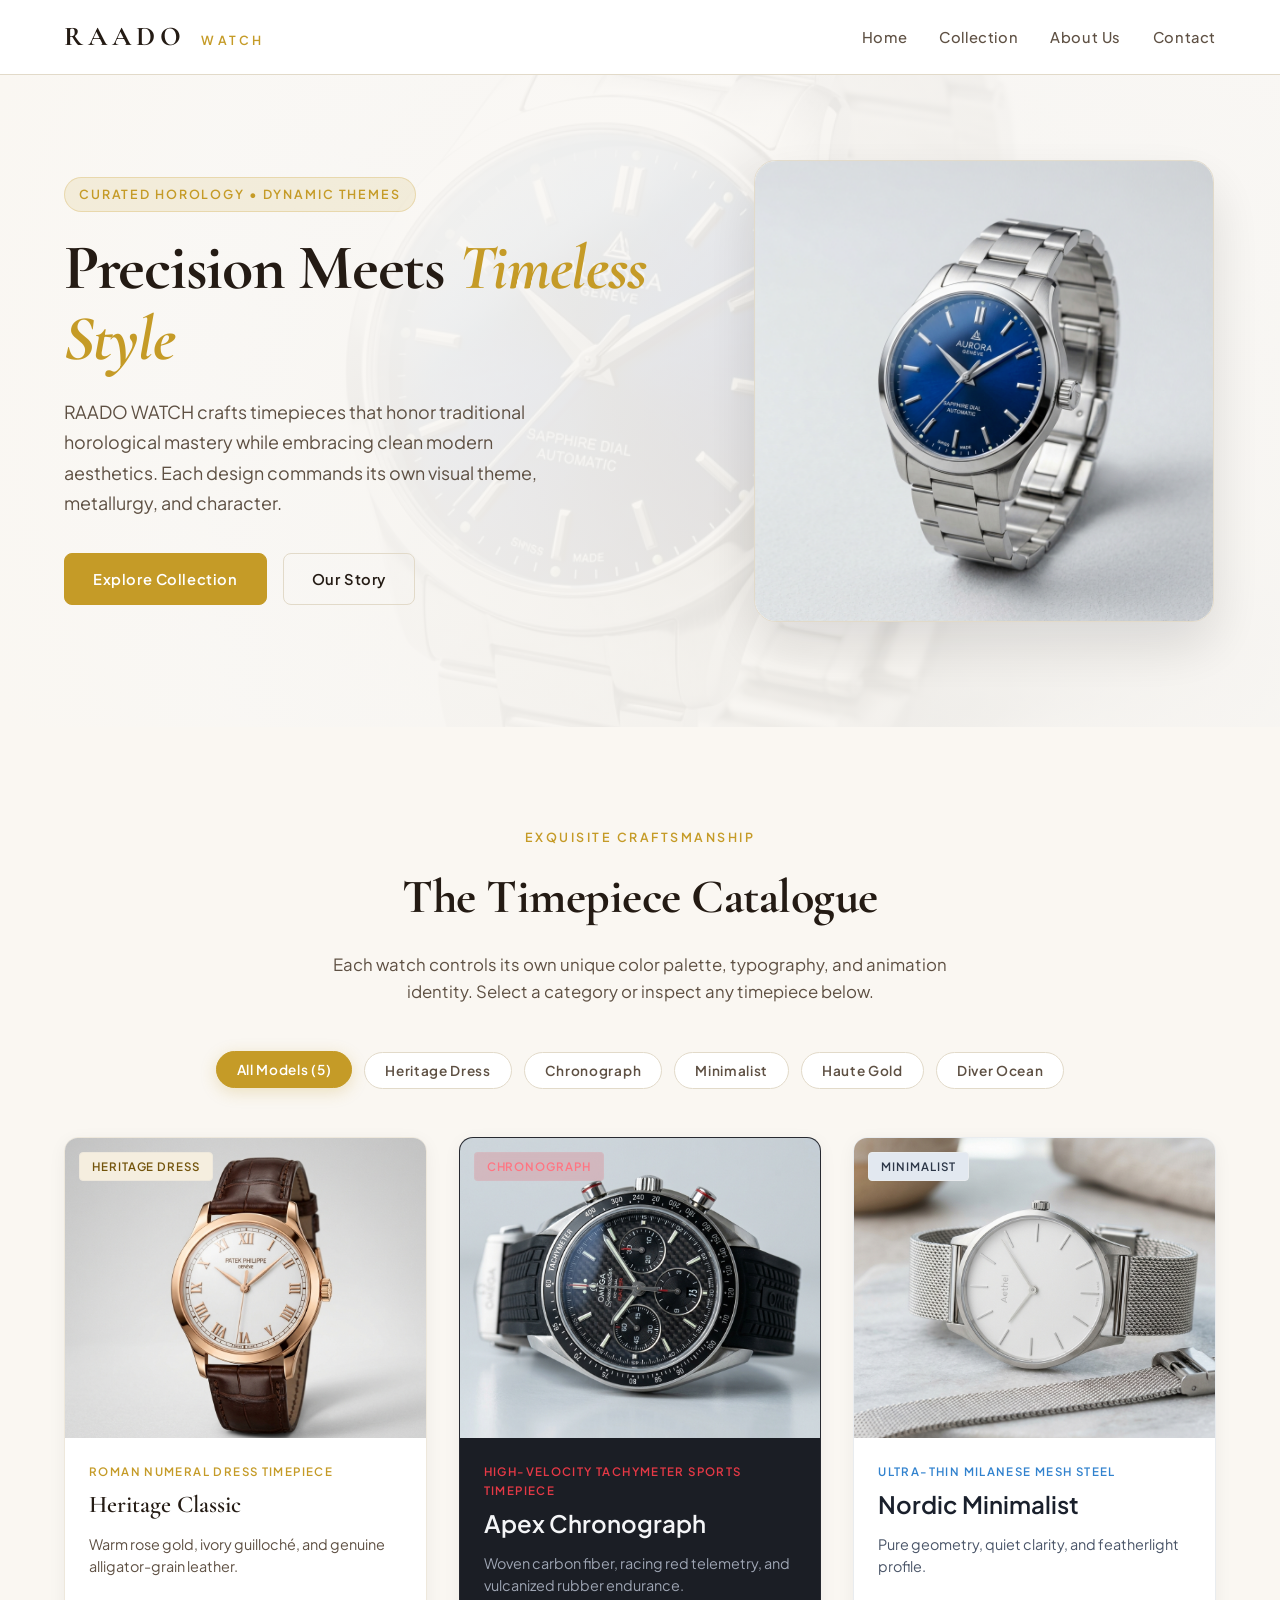
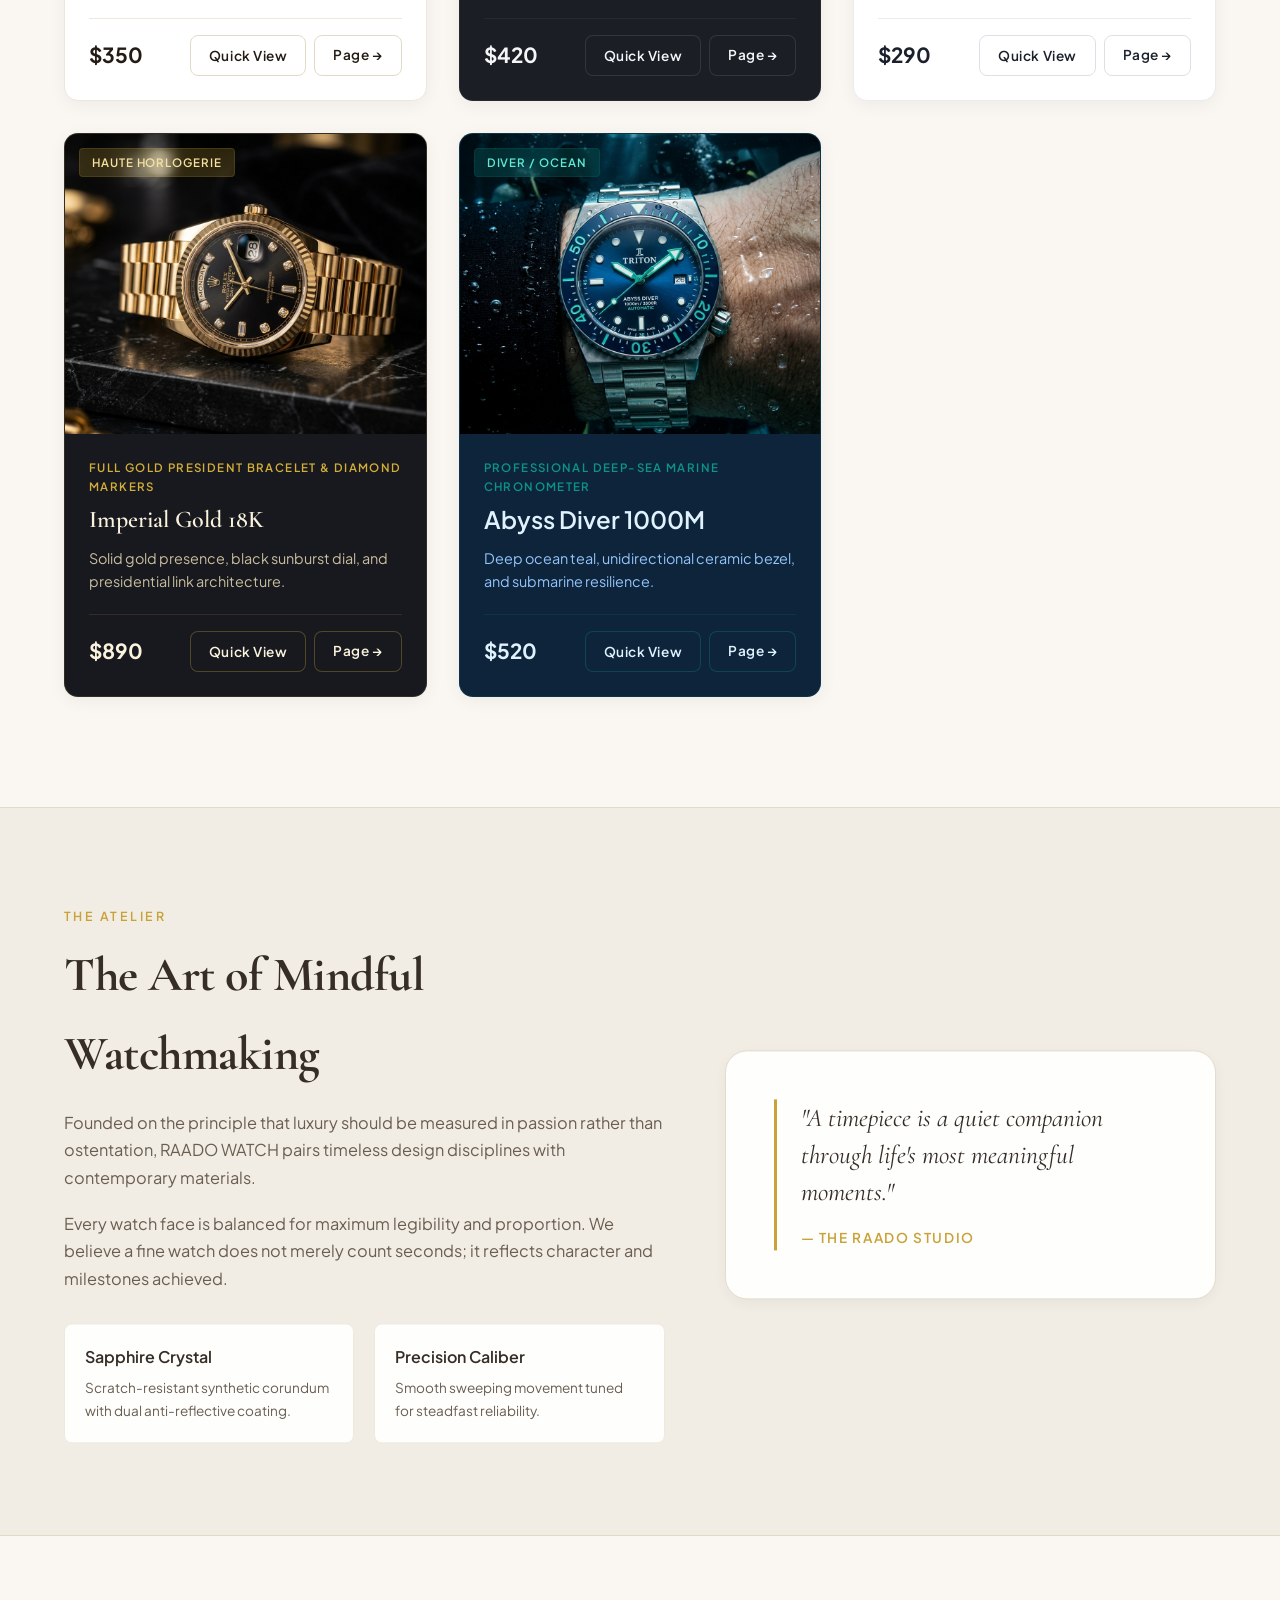
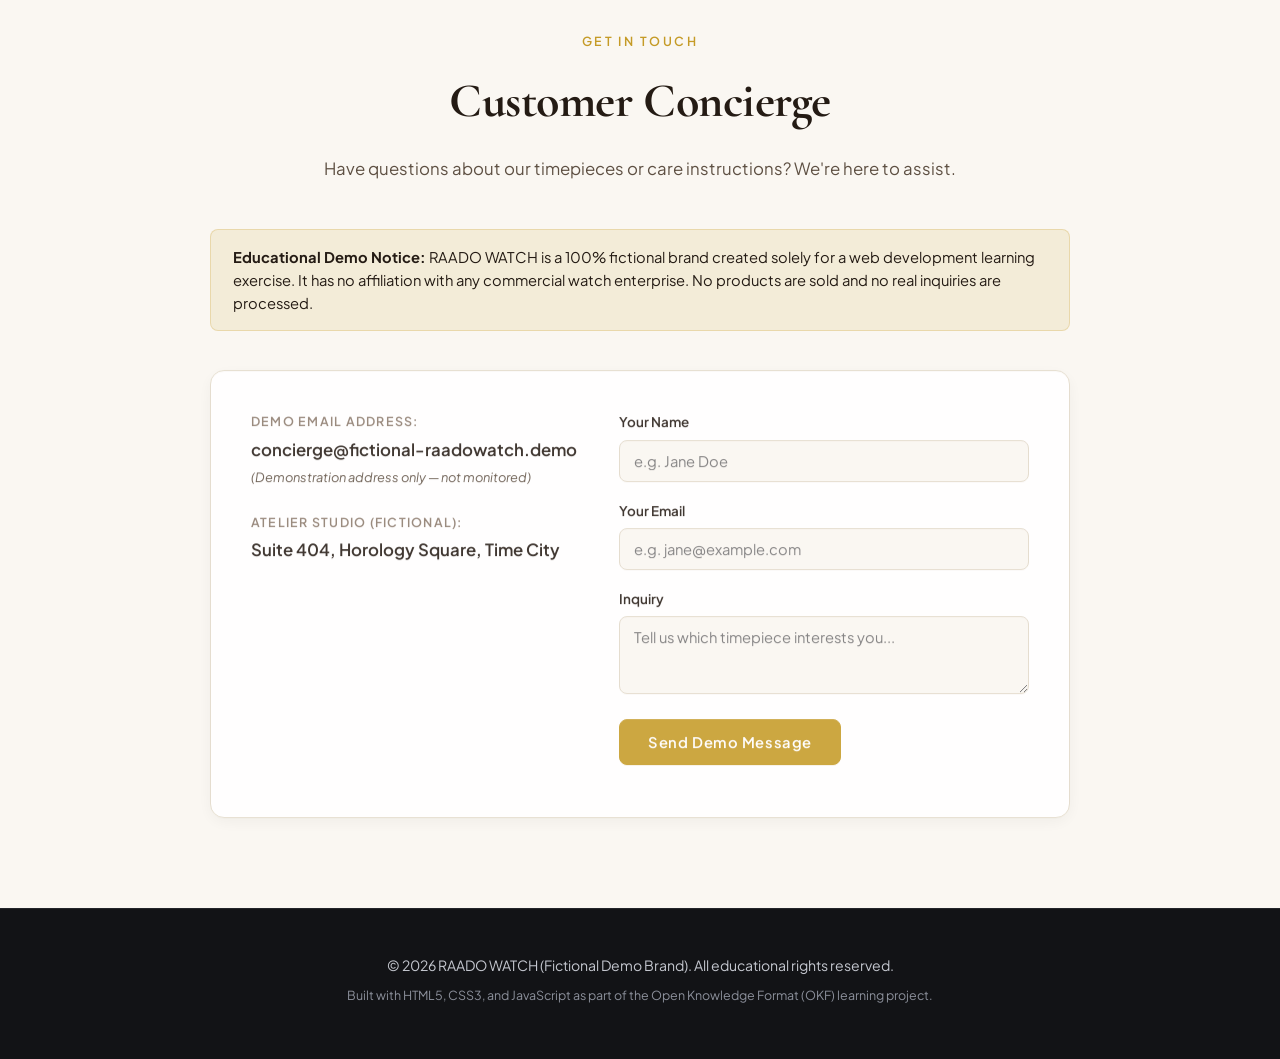
==== commit 76997f7b: "Complete Step 5-8: Advanced GSAP animations, accessibility, and real interactions" ====
--- a/index.html
+++ b/index.html
@@ -200,7 +200,9 @@
     </div>
   </div>
 
-  <!-- Centralized Data Store & Client Logic -->
+  <!-- Local Animation Libraries & Centralized Data -->
+  <script src="assets/js/gsap.min.js"></script>
+  <script src="assets/js/ScrollTrigger.min.js"></script>
   <script src="products-data.js"></script>
   <script src="script.js"></script>
 </body>
--- a/styles.css
+++ b/styles.css
@@ -45,7 +45,7 @@
   --ease-luxury: cubic-bezier(0.16, 1, 0.3, 1);
   --transition-fast: 0.2s var(--ease-luxury);
   --transition-smooth: 0.4s var(--ease-luxury);
-  --transition-theme: 0.5s var(--ease-luxury);
+  --transition-theme: 0.45s var(--ease-luxury);
 }
 
 /* --------------------------------------------------------------------------
@@ -81,7 +81,7 @@
   --theme-bg-alt: #16181e;
   --theme-surface: #1b1e25;
   --theme-surface-hover: #222630;
-  --theme-border: rgba(255, 255, 255, 0.09);
+  --theme-border: rgba(255, 255, 255, 0.1);
   --theme-border-subtle: rgba(255, 255, 255, 0.05);
 
   --theme-text-primary: #f4f5f7;
@@ -174,7 +174,7 @@
 }
 
 /* ==========================================================================
-   Base Reset & Typography
+   Base Reset, Layout & Accessibility
    ========================================================================== */
 *, *::before, *::after {
   box-sizing: border-box;
@@ -185,6 +185,7 @@
 html {
   scroll-behavior: smooth;
   font-size: 16px;
+  overflow-x: hidden;
 }
 
 body {
@@ -193,8 +194,10 @@
   color: var(--theme-text-primary);
   line-height: 1.65;
   -webkit-font-smoothing: antialiased;
+  -moz-osx-font-smoothing: grayscale;
   transition: background-color var(--transition-theme), color var(--transition-theme);
   overflow-x: hidden;
+  position: relative;
 }
 
 img {
@@ -213,6 +216,15 @@
   border: none;
   background: none;
   color: inherit;
+}
+
+/* Visible Keyboard Focus States for WCAG 2.1 Compliance */
+a:focus-visible,
+button:focus-visible,
+input:focus-visible,
+textarea:focus-visible {
+  outline: 2px solid var(--theme-accent);
+  outline-offset: 3px;
 }
 
 .container {
@@ -228,17 +240,31 @@
   position: sticky;
   top: 0;
   z-index: 100;
-  background-color: rgba(252, 251, 249, 0.94);
+  background-color: var(--theme-surface);
+  border-bottom: 1px solid var(--theme-border);
+  transition: all var(--transition-fast);
+}
+
+.site-header.is-scrolled {
+  background-color: rgba(255, 255, 255, 0.92);
   backdrop-filter: blur(14px);
   -webkit-backdrop-filter: blur(14px);
-  border-bottom: 1px solid var(--theme-border);
-  transition: all var(--transition-fast);
+  box-shadow: 0 8px 24px rgba(0, 0, 0, 0.06);
 }
 
 body[data-theme="sport"] .site-header,
 body[data-theme="luxury-gold"] .site-header,
 body[data-theme="diver"] .site-header {
-  background-color: rgba(10, 12, 16, 0.92);
+  background-color: var(--theme-surface);
+}
+
+body[data-theme="sport"] .site-header.is-scrolled,
+body[data-theme="luxury-gold"] .site-header.is-scrolled,
+body[data-theme="diver"] .site-header.is-scrolled {
+  background-color: rgba(14, 18, 24, 0.92);
+  backdrop-filter: blur(14px);
+  -webkit-backdrop-filter: blur(14px);
+  box-shadow: 0 8px 24px rgba(0, 0, 0, 0.4);
 }
 
 .nav-container {
@@ -255,6 +281,11 @@
   letter-spacing: 0.18em;
   color: var(--theme-text-primary);
   text-transform: uppercase;
+  transition: transform var(--transition-fast);
+}
+
+.brand-logo:hover {
+  transform: translateY(-1px);
 }
 
 .brand-logo span {
@@ -321,11 +352,11 @@
 }
 
 /* ==========================================================================
-   Hero Section
+   Hero Section with Cinematic GSAP Hooks
    ========================================================================== */
 .hero-section {
   position: relative;
-  padding: 80px 0 100px;
+  padding: 85px 0 105px;
   overflow: hidden;
   background: linear-gradient(180deg, var(--theme-bg) 0%, var(--theme-bg-alt) 100%);
   transition: background var(--transition-theme);
@@ -392,6 +423,11 @@
   letter-spacing: -0.02em;
 }
 
+.headline-reveal-word {
+  display: inline-block;
+  overflow: hidden;
+}
+
 .hero-headline span {
   color: var(--theme-accent);
   font-style: italic;
@@ -416,6 +452,7 @@
   display: flex;
   justify-content: center;
   position: relative;
+  perspective: 1000px;
 }
 
 .image-frame {
@@ -429,6 +466,8 @@
   border: 1px solid var(--theme-border);
   transition: transform var(--transition-smooth), box-shadow var(--transition-smooth);
   cursor: pointer;
+  transform-style: preserve-3d;
+  will-change: transform;
 }
 
 .image-frame:hover {
@@ -463,6 +502,10 @@
   letter-spacing: 0.04em;
 }
 
+.btn:active {
+  transform: scale(0.98);
+}
+
 .btn-primary {
   background-color: var(--theme-accent);
   color: #ffffff;
@@ -507,6 +550,10 @@
   color: #ffffff;
   border-color: var(--theme-accent);
   transform: translateY(-1px);
+}
+
+body[data-theme="luxury-gold"] .btn-small:hover {
+  color: #0a0a0c;
 }
 
 /* ==========================================================================
@@ -751,7 +798,7 @@
   width: 100%;
   height: 480px;
   object-fit: cover;
-  transition: transform 0.5s var(--ease-luxury), opacity 0.3s ease;
+  transition: transform 0.5s var(--ease-luxury), opacity 0.25s ease;
   cursor: zoom-in;
 }
 
@@ -1277,7 +1324,7 @@
 }
 
 /* ==========================================================================
-   Responsive Breakpoints
+   Responsive Breakpoints & Reduced Motion
    ========================================================================== */
 @media (max-width: 960px) {
   .hero-grid {
@@ -1356,3 +1403,12 @@
     padding: 24px;
   }
 }
+
+@media (prefers-reduced-motion: reduce) {
+  *, *::before, *::after {
+    animation-duration: 0.01ms !important;
+    animation-iteration-count: 1 !important;
+    transition-duration: 0.01ms !important;
+    scroll-behavior: auto !important;
+  }
+}
